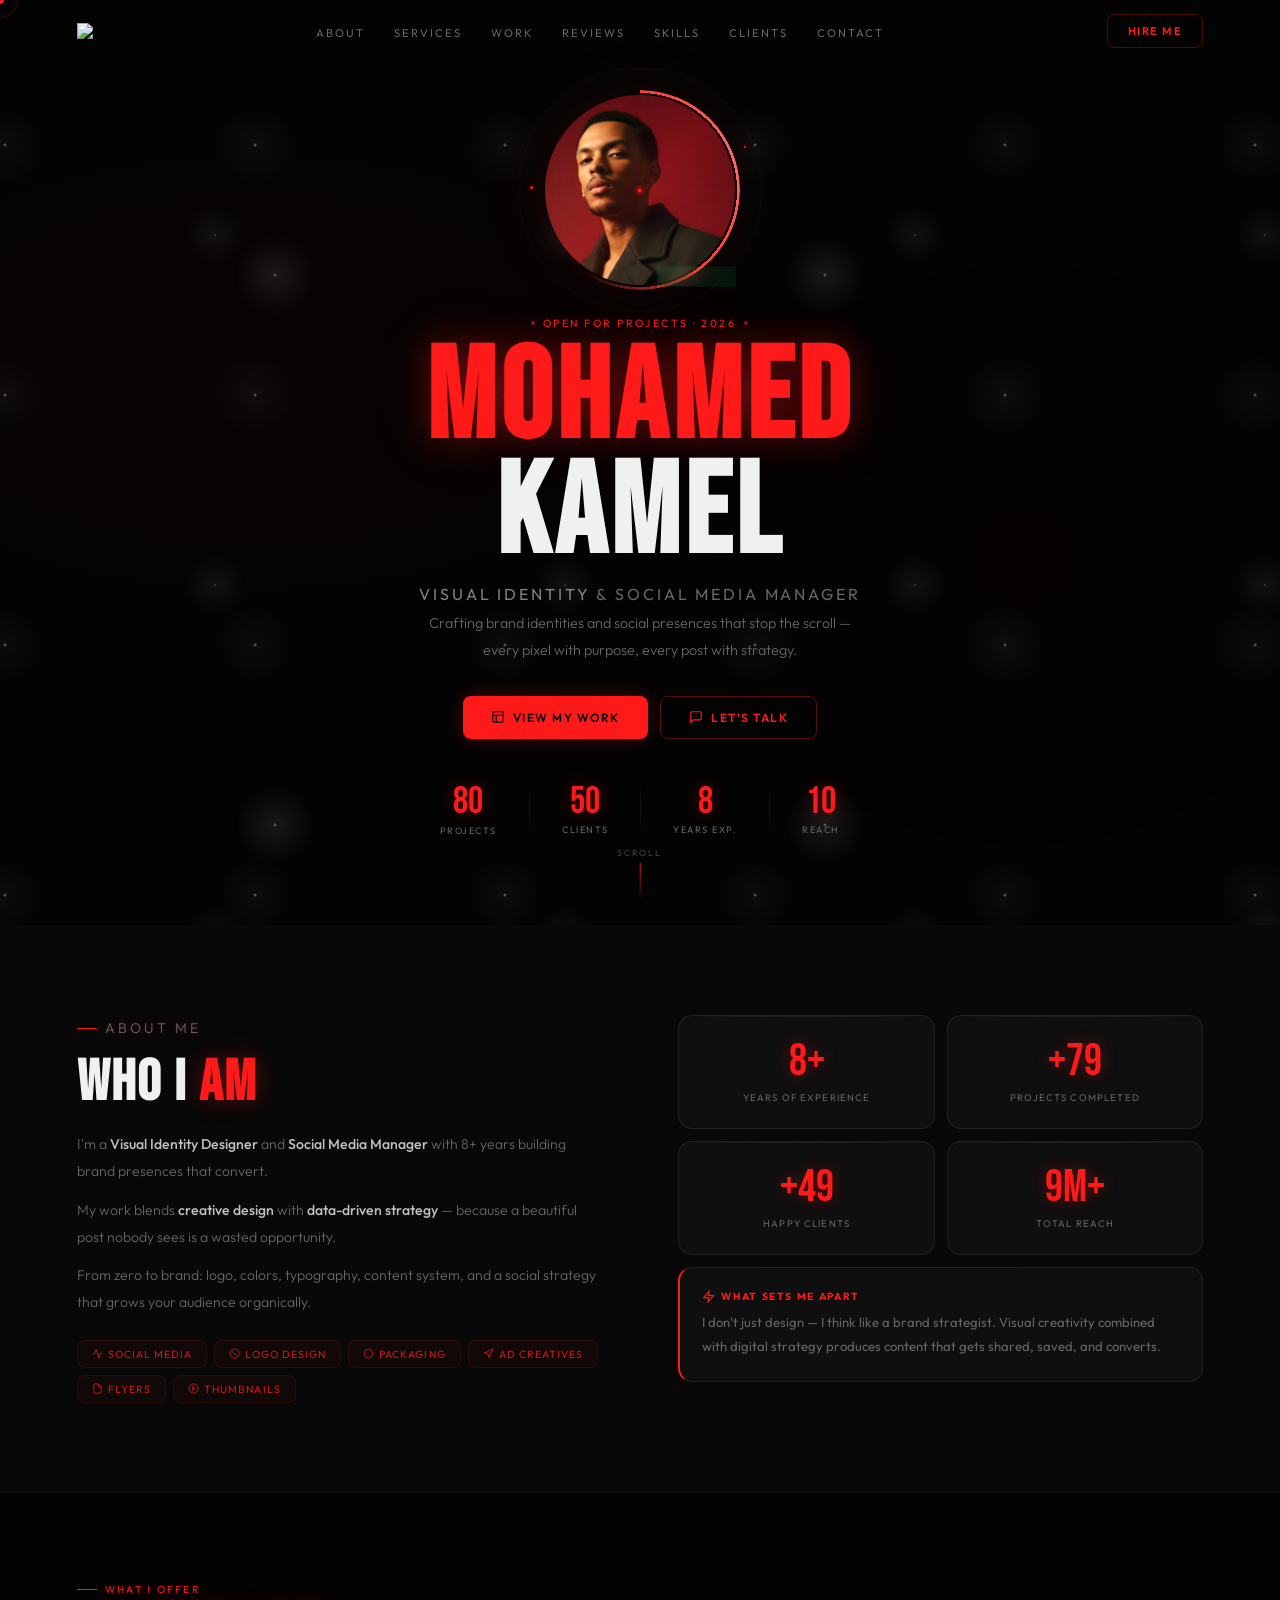
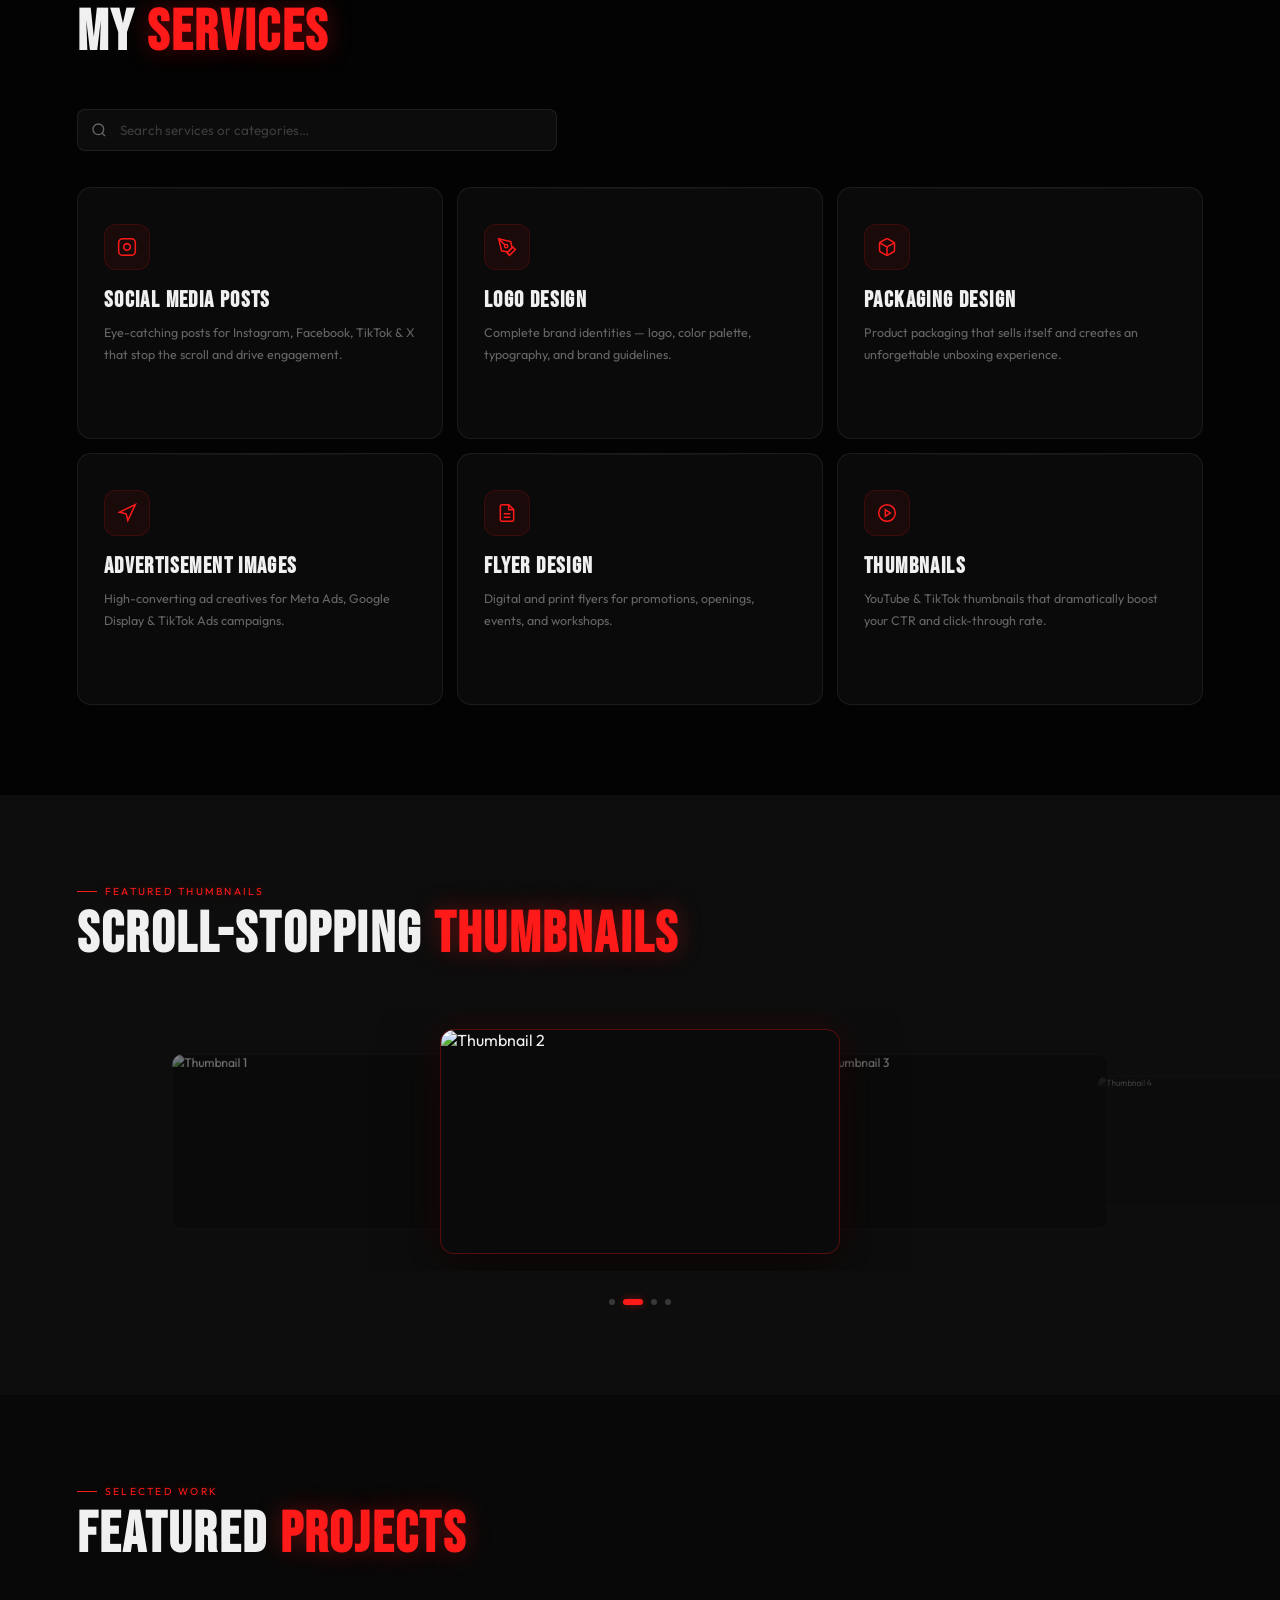
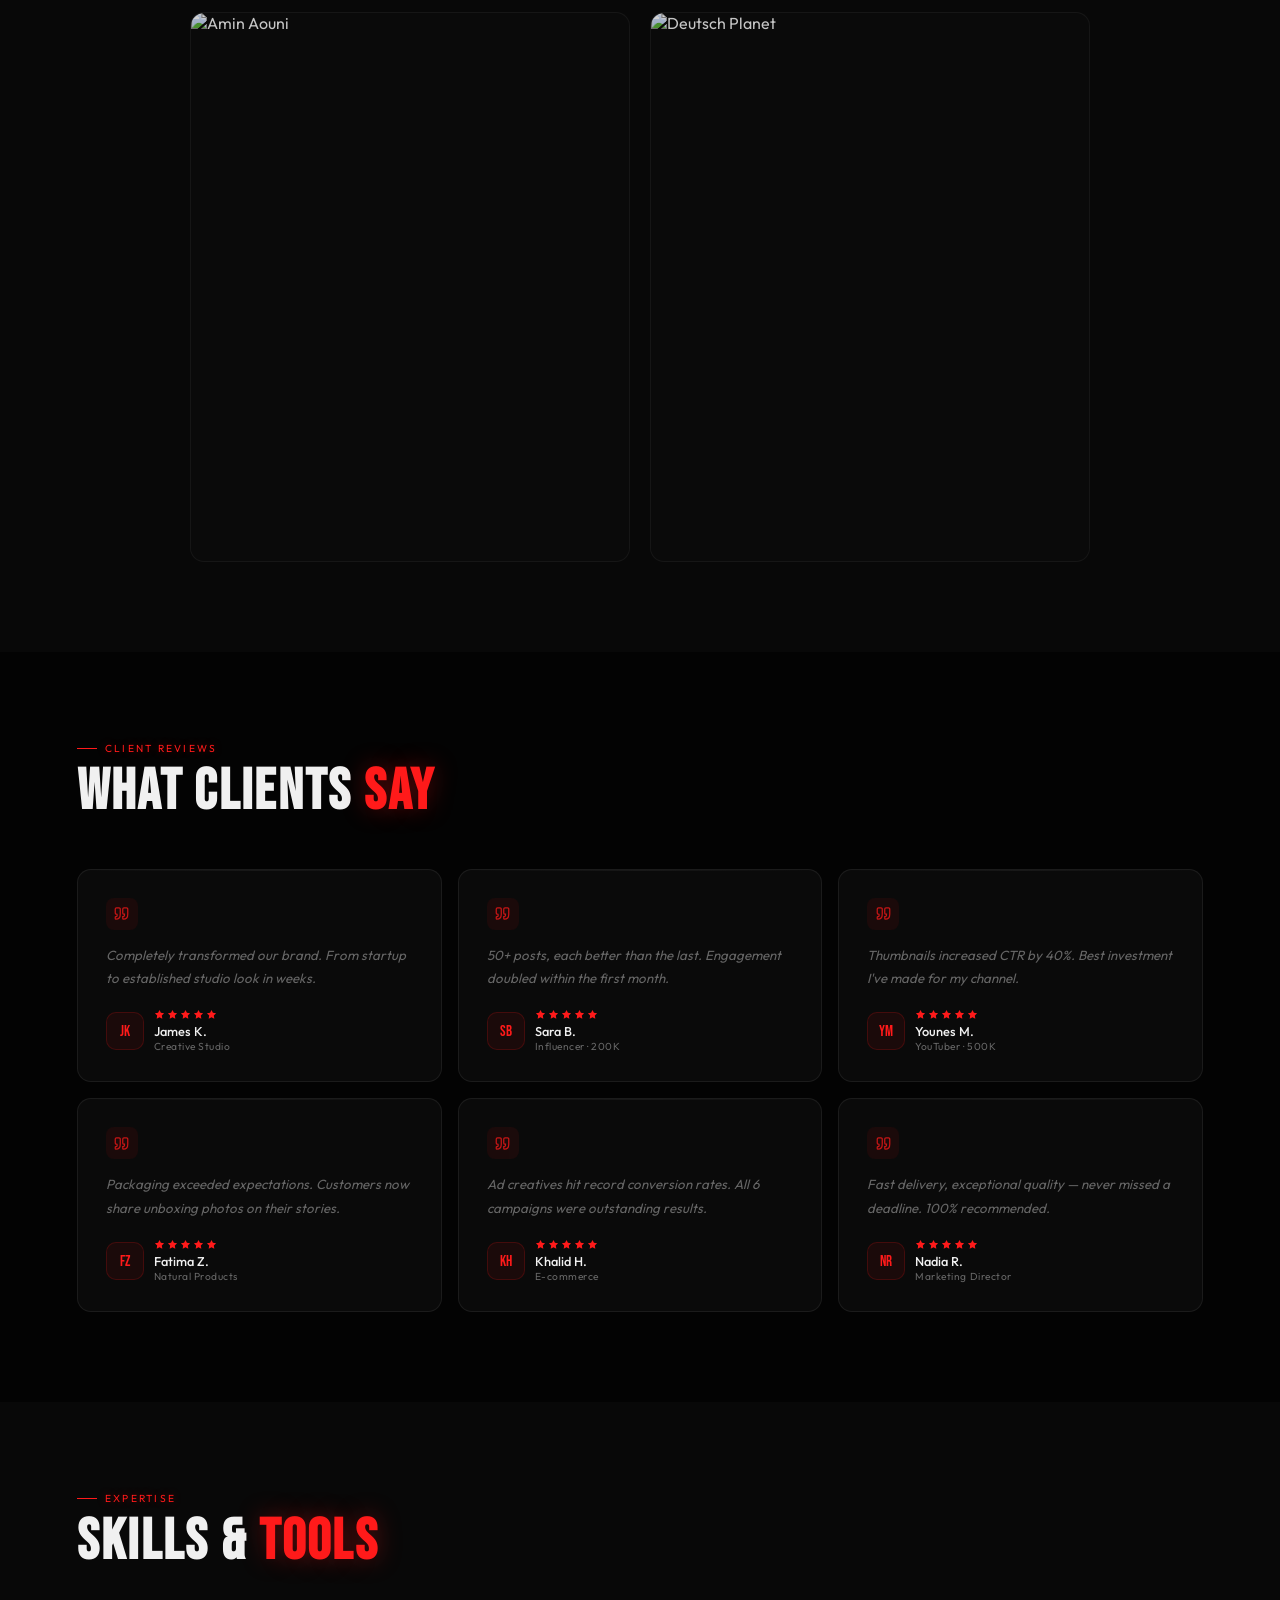
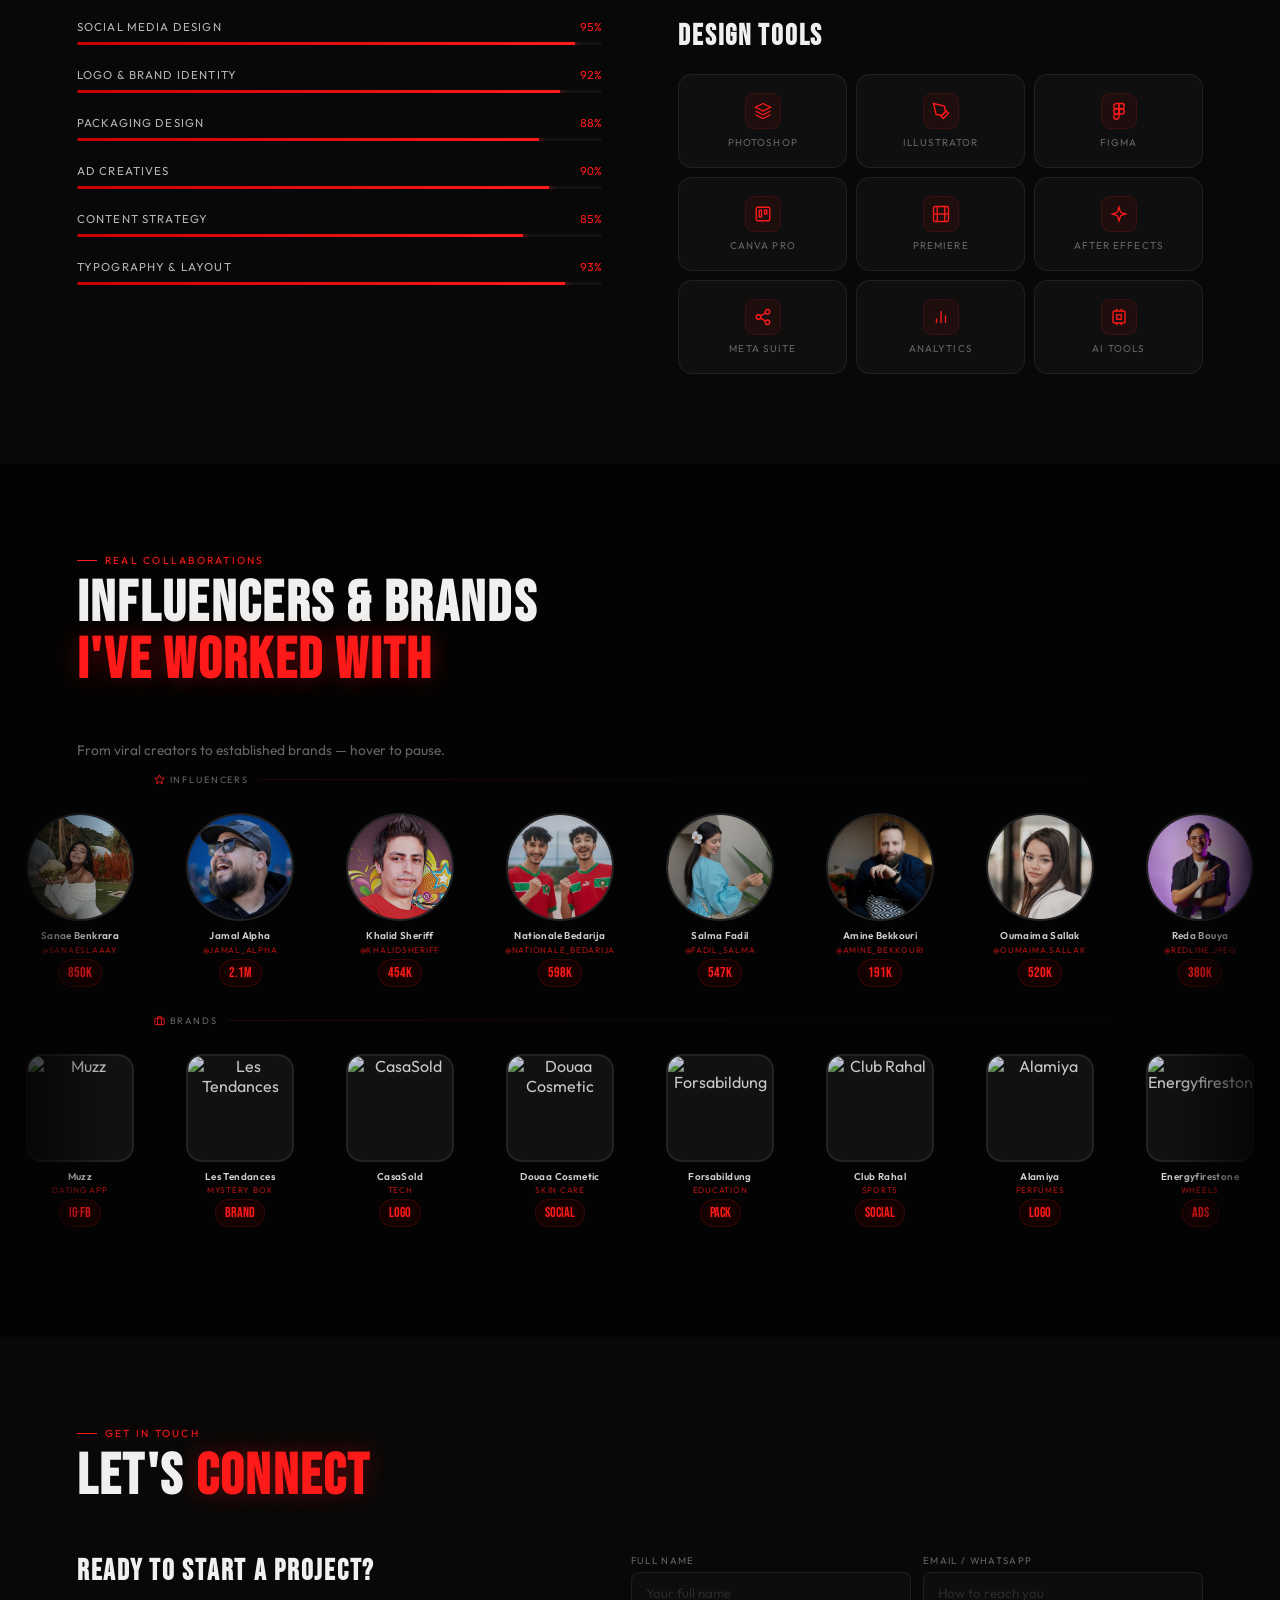
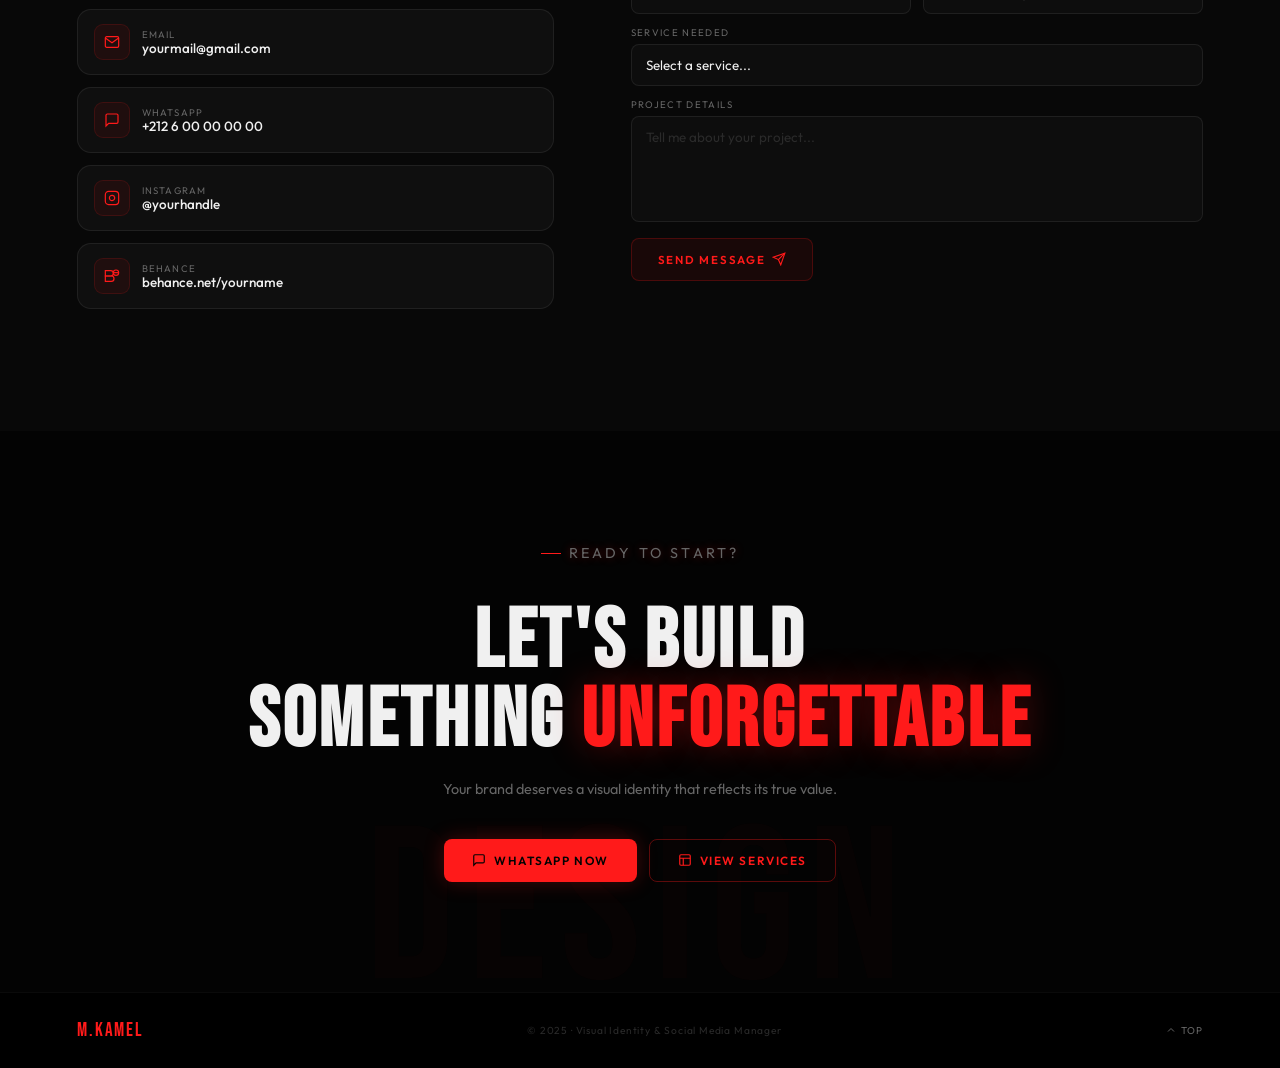
==== index.html.html @ 80bed5a1 "Add files via upload" ====
<!DOCTYPE html>
<html lang="en">
<head>
  <meta charset="UTF-8">
  <meta name="viewport" content="width=device-width, initial-scale=1.0">
  <title>Mohamed Kamel — Visual Identity & Social Media Manager</title>
  <link href="https://fonts.googleapis.com/css2?family=Bebas+Neue&family=Outfit:wght@300;400;500;600;700&display=swap" rel="stylesheet">
  <style>
    :root {
      --red:#ff1a1a; --red2:#cc0000;
      --red-glow:rgba(255,26,26,.35); --red-dim:rgba(255,26,26,.08);
      --bg:#030303; --bg2:#080808; --bg3:#0d0d0d;
      --text:#f0f0f0; --muted:#666; --muted2:#444;
      --glass:rgba(255,255,255,.03); --glass-b:rgba(255,255,255,.07);
      --radius:14px; --radius-sm:8px; --radius-lg:20px;
    }
    *,*::before,*::after{box-sizing:border-box;margin:0;padding:0}
    html{scroll-behavior:smooth}
    body{font-family:'Outfit',sans-serif;background:var(--bg);color:var(--text);overflow-x:hidden;cursor:none}
    #cur{width:8px;height:8px;background:var(--red);border-radius:50%;position:fixed;pointer-events:none;z-index:9999;transform:translate(-50%,-50%);box-shadow:0 0 10px var(--red-glow)}
    #cur-ring{width:36px;height:36px;border:1.5px solid rgba(255,26,26,.5);border-radius:50%;position:fixed;pointer-events:none;z-index:9998;transform:translate(-50%,-50%);transition:width .2s,height .2s,opacity .2s;opacity:.5}
    #cur-ring.big{width:60px;height:60px;opacity:.2;border-color:var(--red)}
    #particles{position:fixed;inset:0;pointer-events:none;z-index:0;opacity:.3}

    /* NAV */
    nav{position:fixed;top:0;left:0;right:0;z-index:100;padding:14px 6vw;display:flex;align-items:center;justify-content:space-between;transition:all .4s;border-bottom:1px solid transparent}
    nav.scrolled{background:rgba(3,3,3,.85);backdrop-filter:blur(28px);border-bottom-color:rgba(255,255,255,.05);box-shadow:0 2px 30px rgba(0,0,0,.5)}
    .nav-logo{font-family:'Bebas Neue',sans-serif;font-size:1.5rem;letter-spacing:.1em;color:var(--red);text-decoration:none;text-shadow:0 0 18px var(--red-glow)}
    .nav-links{display:flex;gap:1.8rem;list-style:none}
    .nav-links a{font-size:.7rem;letter-spacing:.18em;text-transform:uppercase;color:var(--muted);text-decoration:none;transition:color .2s;position:relative;padding-bottom:2px}
    .nav-links a::after{content:'';position:absolute;bottom:0;left:0;width:0;height:1px;background:var(--red);transition:width .3s}
    .nav-links a:hover{color:var(--red)}
    .nav-links a:hover::after{width:100%}
    .nav-cta{font-size:.7rem;letter-spacing:.13em;text-transform:uppercase;color:var(--red);background:transparent;border:1px solid rgba(255,26,26,.3);padding:9px 20px;text-decoration:none;font-weight:600;transition:all .25s;border-radius:var(--radius-sm)}
    .nav-cta:hover{background:var(--red);color:#030303;box-shadow:0 0 24px rgba(255,26,26,.35)}
    .hamburger{display:none;flex-direction:column;gap:5px;cursor:none;padding:4px}
    .hamburger span{width:22px;height:1.5px;background:var(--red);display:block}

    /* HERO */
    #hero{position:relative;min-height:100vh;display:flex;justify-content:center;align-items:center;text-align:center;overflow:hidden;background:var(--bg)}
    .galaxy{position:absolute;inset:0;background-image:radial-gradient(white,rgba(255,255,255,.18) 2px,transparent 40px),radial-gradient(white,rgba(255,255,255,.12) 1px,transparent 30px),radial-gradient(white,rgba(255,255,255,.08) 2px,transparent 40px);background-size:550px 550px,350px 350px,250px 250px;background-position:0 0,40px 60px,130px 270px;animation:galaxyScroll 70s linear infinite;z-index:1;opacity:.45}
    .galaxy::after{content:'';position:absolute;inset:0;background:radial-gradient(ellipse 70% 50% at 20% 40%,rgba(255,26,26,.06) 0%,transparent 70%),radial-gradient(ellipse 50% 60% at 80% 60%,rgba(200,0,0,.04) 0%,transparent 70%)}
    @keyframes galaxyScroll{from{background-position:0 0,40px 60px,130px 270px}to{background-position:550px 550px,390px 410px,380px 520px}}
    .hero-content{position:relative;z-index:5;display:flex;flex-direction:column;align-items:center}
    .neon-profile{position:relative;width:200px;height:200px;margin:0 auto 26px;display:flex;align-items:center;justify-content:center;animation:fd .8s .2s both}
    .neon-ring{position:absolute;inset:0;border-radius:50%;background:conic-gradient(from 0deg,#ff3b30,#ff6b6b,#ff3b30,transparent 60%);mask:radial-gradient(farthest-side,transparent calc(100% - 3px),#000 0);-webkit-mask:radial-gradient(farthest-side,transparent calc(100% - 3px),#000 0);animation:spin 3s linear infinite;z-index:2}
    .neon-ring-2{position:absolute;inset:-10px;border-radius:50%;background:radial-gradient(circle,rgba(255,59,48,.2),transparent 70%);filter:blur(8px);opacity:.5;z-index:1}
    .neon-ring-3{position:absolute;inset:-22px;border-radius:50%;border:1px solid rgba(255,59,48,.06);animation:pulse3 3s ease-in-out infinite;z-index:0}
    .neon-glow{position:absolute;inset:-35px;border-radius:50%;background:radial-gradient(circle,rgba(255,59,48,.12),transparent 70%);filter:blur(20px);z-index:0;animation:glowFade 3s ease-in-out infinite alternate}
    @keyframes spin{to{transform:rotate(360deg)}}
    @keyframes pulse3{0%,100%{transform:scale(1);opacity:.25}50%{transform:scale(1.04);opacity:.5}}
    @keyframes glowFade{0%{opacity:.3}100%{opacity:.8}}
    .neon-img{position:relative;width:190px;height:190px;border-radius:50%;overflow:hidden;z-index:2;transition:all .5s cubic-bezier(.34,1.56,.64,1)}
    .neon-profile:hover .neon-img{transform:scale(1.05);box-shadow:0 0 20px rgba(255,26,26,.18)}
    .neon-img img{width:100%;height:100%;object-fit:cover;display:block;transition:transform .5s}
    .neon-profile:hover .neon-img img{transform:scale(1.07)}
    .neon-img::after{content:'';position:absolute;top:-50%;left:-50%;width:200%;height:200%;background:linear-gradient(135deg,transparent 40%,rgba(255,26,26,.06) 45%,rgba(255,26,26,.12) 50%,rgba(255,26,26,.06) 55%,transparent 60%);animation:shine 4s ease-in-out infinite;pointer-events:none;z-index:3}
    @keyframes shine{0%{transform:translateX(-100%) translateY(-100%)}100%{transform:translateX(100%) translateY(100%)}}
    .neon-particle{position:absolute;width:3px;height:3px;background:var(--red);border-radius:50%;box-shadow:0 0 5px var(--red);z-index:3;animation:pfloat 4s ease-in-out infinite;pointer-events:none}
    .neon-particle:nth-child(1){top:8%;left:-4%;animation-delay:0s;width:2px;height:2px}
    .neon-particle:nth-child(2){top:-2%;right:18%;animation-delay:.6s;width:3px;height:3px}
    .neon-particle:nth-child(3){bottom:4%;right:-2%;animation-delay:1.2s}
    .neon-particle:nth-child(4){bottom:-4%;left:22%;animation-delay:1.8s;width:2px;height:2px}
    .neon-particle:nth-child(5){top:48%;left:-5%;animation-delay:2.4s}
    .neon-particle:nth-child(6){top:28%;right:-3%;animation-delay:.3s;width:2px;height:2px}
    @keyframes pfloat{0%,100%{opacity:0;transform:translateY(0) scale(.5)}30%{opacity:1;transform:translateY(-7px) scale(1.2)}70%{opacity:.6;transform:translateY(-4px) scale(1)}}
    .neon-status{position:absolute;bottom:4px;right:4px;background:rgba(0,255,136,.08);backdrop-filter:blur(8px);border:1px solid rgba(0,255,136,.25);color:#00ff88;font-size:.44rem;font-weight:700;letter-spacing:.14em;text-transform:uppercase;padding:4px 10px;border-radius:20px;z-index:5;display:flex;align-items:center;gap:5px;animation:statusPulse 2s ease-in-out infinite}
    .neon-status::before{content:'';width:5px;height:5px;border-radius:50%;background:#00ff88;box-shadow:0 0 5px #00ff88;animation:dotBlink 1.5s ease-in-out infinite;flex-shrink:0}
    @keyframes statusPulse{0%,100%{box-shadow:0 0 8px rgba(0,255,136,.15)}50%{box-shadow:0 0 16px rgba(0,255,136,.3)}}
    @keyframes dotBlink{0%,100%{opacity:1}50%{opacity:.25}}
    .eyebrow{font-size:.66rem;letter-spacing:.24em;text-transform:uppercase;color:var(--red);margin-bottom:12px;animation:fu .7s .4s both;text-shadow:0 0 10px var(--red-glow);display:flex;align-items:center;gap:8px;justify-content:center}
    .eyebrow-dot{width:4px;height:4px;border-radius:50%;background:var(--red);opacity:.6}
    #hero h1{font-family:'Bebas Neue',sans-serif;font-size:clamp(3.8rem,10vw,8.5rem);line-height:.9;letter-spacing:.04em;margin-bottom:12px;animation:fu .7s .5s both}
    #hero h1 .r{color:var(--red);text-shadow:0 0 35px var(--red-glow),0 0 70px rgba(255,26,26,.12)}
    .htitle{font-size:clamp(.8rem,1.6vw,1rem);letter-spacing:.18em;text-transform:uppercase;color:var(--muted);margin-bottom:6px;animation:fu .7s .6s both}
    .htitle span{color:rgba(255,255,255,.5)}
    .htagline{font-size:clamp(.8rem,1.3vw,.9rem);color:var(--muted);max-width:440px;margin:0 auto 32px;line-height:1.85;font-weight:300;animation:fu .7s .7s both}
    .hbtns{display:flex;gap:12px;justify-content:center;flex-wrap:wrap;animation:fu .7s .85s both}
    .btn{padding:13px 28px;font-size:.74rem;letter-spacing:.13em;text-transform:uppercase;font-weight:600;text-decoration:none;transition:all .25s;display:inline-flex;align-items:center;gap:8px;border-radius:var(--radius-sm);cursor:none}
    .btn svg{width:14px;height:14px;stroke:currentColor;fill:none;stroke-width:2;flex-shrink:0}
    .btn-primary{background:var(--red);color:#030303;box-shadow:0 0 20px rgba(255,26,26,.25)}
    .btn-primary:hover{background:#fff;box-shadow:0 0 35px rgba(255,26,26,.5);transform:translateY(-2px)}
    .btn-outline{border:1.5px solid rgba(255,26,26,.35);color:var(--red)}
    .btn-outline:hover{background:var(--red);color:#030303;box-shadow:0 0 25px rgba(255,26,26,.35);transform:translateY(-2px)}
    .hstats{display:flex;gap:32px;justify-content:center;margin-top:44px;animation:fu .7s 1s both}
    .st{text-align:center}
    .st-n{font-family:'Bebas Neue',sans-serif;font-size:2.4rem;color:var(--red);line-height:1;text-shadow:0 0 18px var(--red-glow)}
    .st-l{font-size:.58rem;letter-spacing:.16em;text-transform:uppercase;color:var(--muted);margin-top:3px}
    .st-div{width:1px;background:linear-gradient(to bottom,transparent,rgba(255,255,255,.08),transparent);align-self:stretch}
    .scroll-ind{position:absolute;bottom:24px;left:50%;transform:translateX(-50%);display:flex;flex-direction:column;align-items:center;gap:5px;z-index:2;animation:fi 1s 1.5s both}
    .scroll-ind span{font-size:.55rem;letter-spacing:.2em;text-transform:uppercase;color:var(--muted2)}
    .scroll-line{width:1px;height:38px;background:linear-gradient(var(--red),transparent);animation:sdrop 2s ease-in-out infinite}

    /* SECTION SHARED */
    section{padding:90px 6vw;position:relative}
    .sec-label{font-size:.64rem;letter-spacing:.22em;text-transform:uppercase;color:var(--red);margin-bottom:8px;text-shadow:0 0 8px var(--red-glow);display:flex;align-items:center;gap:8px}
    .sec-label::before{content:'';width:20px;height:1px;background:var(--red);flex-shrink:0}
    h2.sec-title{font-family:'Bebas Neue',sans-serif;font-size:clamp(2.2rem,4.5vw,4rem);letter-spacing:.04em;line-height:1;margin-bottom:48px}
    h2.sec-title .hi{color:var(--red);text-shadow:0 0 25px var(--red-glow)}

    /* ABOUT */
    #about{background:var(--bg2)}
    .about-grid{display:grid;grid-template-columns:1fr 1fr;gap:6vw;align-items:start}
    .abl p{font-size:.88rem;line-height:1.9;color:var(--muted);margin-bottom:12px;font-weight:300}
    .abl p strong{color:rgba(255,255,255,.75);font-weight:500}
    .abl h2{margin-bottom:20px}
    .stags{display:flex;flex-wrap:wrap;gap:7px;margin-top:24px}
    .stag{padding:6px 14px;background:rgba(255,26,26,.04);border:1px solid rgba(255,26,26,.12);color:rgba(255,26,26,.8);font-size:.66rem;letter-spacing:.1em;text-transform:uppercase;transition:all .25s;border-radius:var(--radius-sm);display:inline-flex;align-items:center;gap:5px;cursor:default}
    .stag svg{width:11px;height:11px;stroke:currentColor;fill:none;stroke-width:2;flex-shrink:0}
    .stag:hover{background:rgba(255,26,26,.1);border-color:rgba(255,26,26,.3);transform:translateY(-1px)}
    .abr{display:grid;grid-template-columns:1fr 1fr;gap:12px}
    .abox{background:var(--glass);border:1px solid var(--glass-b);border-radius:var(--radius);padding:24px 18px;text-align:center;position:relative;overflow:hidden;transition:all .35s}
    .abox::before{content:'';position:absolute;top:0;left:0;right:0;height:1px;background:linear-gradient(90deg,transparent,rgba(255,255,255,.08),transparent)}
    .abox::after{content:'';position:absolute;bottom:0;left:0;right:0;height:1.5px;background:linear-gradient(90deg,var(--red),rgba(255,26,26,.2));transform:scaleX(0);transform-origin:left;transition:transform .35s}
    .abox:hover{background:rgba(255,26,26,.035);border-color:rgba(255,26,26,.12);transform:translateY(-3px)}
    .abox:hover::after{transform:scaleX(1)}
    .abox .bn{font-family:'Bebas Neue',sans-serif;font-size:2.8rem;color:var(--red);line-height:1;text-shadow:0 0 16px var(--red-glow)}
    .abox .bl{font-size:.6rem;letter-spacing:.12em;text-transform:uppercase;color:var(--muted);margin-top:5px;line-height:1.5}
    .ac-stat{display:inline-block}
    .ac-stat.counting{animation:acPulse .08s ease-in-out infinite alternate}
    .ac-stat.done{animation:acLand .5s cubic-bezier(.22,1,.36,1) forwards}
    @keyframes acPulse{from{opacity:.6;transform:scale(.95)}to{opacity:1;transform:scale(1.04)}}
    @keyframes acLand{0%{transform:scale(1.15);text-shadow:0 0 40px var(--red-glow)}60%{transform:scale(.97)}100%{transform:scale(1);text-shadow:0 0 16px var(--red-glow)}}
    .ab-unique{background:var(--glass);border:1px solid var(--glass-b);border-radius:var(--radius);padding:22px;grid-column:span 2;border-left:2px solid var(--red)}
    .ab-unique h4{font-size:.64rem;letter-spacing:.16em;text-transform:uppercase;color:var(--red);margin-bottom:8px;display:flex;align-items:center;gap:6px}
    .ab-unique h4 svg{width:13px;height:13px;stroke:currentColor;fill:none;stroke-width:2}
    .ab-unique p{font-size:.82rem;color:var(--muted);line-height:1.8}

    /* SERVICES */
    #services{background:var(--bg)}
    .svc-grid{display:grid;grid-template-columns:repeat(3,1fr);gap:14px}
    .svc-card{background:var(--glass);border:1px solid var(--glass-b);border-radius:var(--radius);padding:36px 26px;cursor:none;position:relative;overflow:hidden;transition:all .35s}
    .svc-card::before{content:'';position:absolute;top:0;left:0;right:0;height:1px;background:linear-gradient(90deg,transparent,rgba(255,255,255,.06),transparent)}
    .svc-card::after{content:'';position:absolute;inset:0;background:radial-gradient(ellipse at 20% 0%,rgba(255,26,26,.05),transparent 60%);opacity:0;transition:opacity .35s}
    .svc-card:hover{background:rgba(255,26,26,.035);border-color:rgba(255,26,26,.18);transform:translateY(-6px);box-shadow:0 14px 40px rgba(0,0,0,.35)}
    .svc-card:hover::after{opacity:1}
    .svc-icon-box{width:46px;height:46px;border-radius:12px;background:rgba(255,26,26,.07);border:1px solid rgba(255,26,26,.14);display:flex;align-items:center;justify-content:center;margin-bottom:16px;transition:all .35s}
    .svc-icon-box svg{width:20px;height:20px;stroke:var(--red);fill:none;stroke-width:1.8}
    .svc-card:hover .svc-icon-box{background:rgba(255,26,26,.12);border-color:rgba(255,26,26,.25)}
    .svc-card h3{font-family:'Bebas Neue',sans-serif;font-size:1.45rem;letter-spacing:.06em;color:var(--text);margin-bottom:8px;transition:color .3s}
    .svc-card:hover h3{color:var(--red)}
    .svc-card p{font-size:.78rem;color:var(--muted);line-height:1.75;margin-bottom:16px}
    .svc-cta{font-size:.63rem;letter-spacing:.13em;text-transform:uppercase;color:var(--red);opacity:0;transform:translateY(6px);transition:all .3s;display:inline-flex;align-items:center;gap:5px}
    .svc-cta svg{width:11px;height:11px;stroke:currentColor;fill:none;stroke-width:2}
    .svc-card:hover .svc-cta{opacity:1;transform:none}

    /* ════════════════════════════════
       SEARCH BAR (NEW)
    ════════════════════════════════ */
    .search-wrap{margin-bottom:36px;display:flex;align-items:center;gap:0;max-width:480px}
    .search-box{position:relative;flex:1}
    .search-box svg{position:absolute;left:14px;top:50%;transform:translateY(-50%);width:16px;height:16px;stroke:var(--muted);fill:none;stroke-width:2;pointer-events:none;transition:stroke .2s}
    .search-box:focus-within svg{stroke:var(--red)}
    #designSearch{width:100%;background:rgba(255,255,255,.04);border:1px solid rgba(255,255,255,.08);border-radius:var(--radius-sm);color:var(--text);padding:12px 14px 12px 42px;font-family:'Outfit',sans-serif;font-size:.84rem;outline:none;transition:all .25s;cursor:none}
    #designSearch::placeholder{color:rgba(255,255,255,.2)}
    #designSearch:focus{border-color:rgba(255,26,26,.3);background:rgba(255,26,26,.025);box-shadow:0 0 0 2px rgba(255,26,26,.06)}
    .search-clear{display:none;width:34px;height:34px;border:none;background:none;color:var(--muted);cursor:none;align-items:center;justify-content:center;transition:color .2s;flex-shrink:0;margin-left:4px}
    .search-clear svg{width:14px;height:14px;stroke:currentColor;fill:none;stroke-width:2}
    .search-clear:hover{color:var(--red)}
    .search-clear.show{display:flex}

    /* Search results overlay */
    .search-results{position:absolute;top:calc(100% + 8px);left:0;right:0;background:rgba(8,8,8,.97);border:1px solid rgba(255,255,255,.08);border-radius:var(--radius);max-height:320px;overflow-y:auto;z-index:50;box-shadow:0 12px 40px rgba(0,0,0,.6);display:none}
    .search-results.open{display:block}
    .search-results::-webkit-scrollbar{width:3px}
    .search-results::-webkit-scrollbar-thumb{background:rgba(255,26,26,.25);border-radius:3px}
    .sr-group{padding:10px 0}
    .sr-group-label{font-size:.58rem;letter-spacing:.18em;text-transform:uppercase;color:var(--muted);padding:4px 14px 6px;display:flex;align-items:center;gap:6px}
    .sr-group-label svg{width:11px;height:11px;stroke:var(--red);fill:none;stroke-width:2}
    .sr-item{display:flex;align-items:center;gap:10px;padding:9px 14px;cursor:none;transition:background .2s}
    .sr-item:hover{background:rgba(255,26,26,.06)}
    .sr-item-icon{width:28px;height:28px;border-radius:7px;background:rgba(255,26,26,.07);border:1px solid rgba(255,26,26,.12);display:flex;align-items:center;justify-content:center;flex-shrink:0}
    .sr-item-icon svg{width:13px;height:13px;stroke:var(--red);fill:none;stroke-width:1.8}
    .sr-item-name{font-size:.8rem;color:var(--text);font-weight:500}
    .sr-item-sub{font-size:.65rem;color:var(--muted);margin-top:1px}
    .sr-item-badge{margin-left:auto;font-size:.6rem;letter-spacing:.08em;text-transform:uppercase;color:var(--red);background:rgba(255,26,26,.06);border:1px solid rgba(255,26,26,.14);border-radius:20px;padding:2px 8px;flex-shrink:0}
    .sr-empty{padding:20px 14px;text-align:center;font-size:.8rem;color:var(--muted)}
    .sr-divider{height:1px;background:rgba(255,255,255,.04);margin:0 14px}

    /* MODAL */
    .moverlay{display:none;position:fixed;inset:0;background:rgba(0,0,0,.9);z-index:200;align-items:center;justify-content:center;padding:3vw;backdrop-filter:blur(24px)}
    .moverlay.open{display:flex}
    .mbox{background:rgba(6,6,6,.96);border:1px solid rgba(255,255,255,.07);border-radius:var(--radius-lg);max-width:980px;width:100%;max-height:92vh;overflow-y:auto;position:relative;animation:zmin .35s both;box-shadow:0 24px 64px rgba(0,0,0,.7)}
    .mbox::-webkit-scrollbar{width:3px}
    .mbox::-webkit-scrollbar-thumb{background:rgba(255,26,26,.3);border-radius:3px}
    .mhead{padding:24px 32px 0;display:flex;justify-content:space-between;align-items:center;position:sticky;top:0;z-index:10;background:rgba(6,6,6,.98);backdrop-filter:blur(20px);border-bottom:1px solid rgba(255,255,255,.04);padding-bottom:14px}
    .mhead h3{font-family:'Bebas Neue',sans-serif;font-size:2rem;letter-spacing:.04em;color:var(--red);text-shadow:0 0 16px var(--red-glow)}
    .mcls{color:var(--muted);cursor:none;background:rgba(255,255,255,.04);border:1px solid rgba(255,255,255,.08);width:34px;height:34px;border-radius:50%;display:flex;align-items:center;justify-content:center;transition:all .2s}
    .mcls svg{width:15px;height:15px;stroke:currentColor;fill:none;stroke-width:2}
    .mcls:hover{color:var(--red);border-color:rgba(255,26,26,.3);background:rgba(255,26,26,.07)}
    .modal-nav{padding:14px 32px;display:flex;align-items:center;gap:6px;border-bottom:1px solid rgba(255,255,255,.04)}
    .modal-nav-item{font-size:.68rem;letter-spacing:.1em;text-transform:uppercase;color:var(--muted);cursor:none;transition:color .2s;background:none;border:none;font-family:'Outfit',sans-serif}
    .modal-nav-item:hover,.modal-nav-item.active{color:var(--red);font-weight:600}
    .mbody{padding:22px 32px 32px}
    .mdesc{font-size:.84rem;color:var(--muted);line-height:1.8;margin-bottom:24px}
    .cat-grid{display:grid;grid-template-columns:repeat(3,1fr);gap:12px}
    .cat-card{aspect-ratio:1;border:1px solid rgba(255,255,255,.05);border-radius:var(--radius);position:relative;overflow:hidden;cursor:none;transition:all .35s;background:rgba(255,255,255,.02);display:flex;flex-direction:column;align-items:center;justify-content:center;gap:10px;text-align:center;padding:18px}
    .cat-card::before{content:'';position:absolute;inset:0;background:radial-gradient(ellipse at 50% 100%,rgba(255,26,26,.07),transparent 70%);opacity:0;transition:opacity .35s}
    .cat-card:hover{border-color:rgba(255,26,26,.3);transform:translateY(-5px) scale(1.02);box-shadow:0 10px 35px rgba(0,0,0,.4)}
    .cat-card:hover::before{opacity:1}
    .cat-icon{width:52px;height:52px;border-radius:13px;background:rgba(255,26,26,.07);border:1px solid rgba(255,26,26,.13);display:flex;align-items:center;justify-content:center;position:relative;z-index:1;transition:transform .3s}
    .cat-icon svg{width:24px;height:24px;stroke:var(--red);fill:none;stroke-width:1.7}
    .cat-card:hover .cat-icon{transform:scale(1.1)}
    .cat-name{font-family:'Bebas Neue',sans-serif;font-size:1.2rem;letter-spacing:.06em;color:var(--text);position:relative;z-index:1;transition:color .3s}
    .cat-card:hover .cat-name{color:var(--red)}
    .cat-count{font-size:.58rem;letter-spacing:.12em;text-transform:uppercase;color:var(--muted);position:relative;z-index:1;background:rgba(255,26,26,.05);padding:3px 10px;border-radius:20px;border:1px solid rgba(255,26,26,.1)}
    .gallery-header{display:flex;align-items:center;gap:14px;margin-bottom:20px}
    .back-btn{display:flex;align-items:center;gap:7px;font-size:.68rem;letter-spacing:.1em;text-transform:uppercase;color:var(--red);cursor:none;background:rgba(255,26,26,.05);border:1px solid rgba(255,26,26,.18);padding:9px 16px;border-radius:var(--radius-sm);font-family:'Outfit',sans-serif;transition:all .25s}
    .back-btn svg{width:13px;height:13px;stroke:currentColor;fill:none;stroke-width:2}
    .back-btn:hover{background:rgba(255,26,26,.12);border-color:rgba(255,26,26,.35);transform:translateX(-2px)}
    .gallery-title{font-family:'Bebas Neue',sans-serif;font-size:1.6rem;letter-spacing:.04em;color:var(--text)}
    .gallery-title span{color:var(--red)}
    .photo-grid{display:grid;grid-template-columns:repeat(3,1fr);gap:10px}
    .photo-item{aspect-ratio:4/5;border:1px solid rgba(255,255,255,.05);border-radius:var(--radius);position:relative;overflow:hidden;cursor:none;transition:all .35s;background:#0a0a0a}
    .photo-item.hidden{display:none}
    .photo-item img{width:100%;height:100%;object-fit:cover;display:block;transition:transform .5s cubic-bezier(.34,1.56,.64,1);filter:brightness(.88)}
    .photo-item:hover{border-color:rgba(255,26,26,.25);box-shadow:0 6px 24px rgba(0,0,0,.5);transform:translateY(-3px)}
    .photo-item:hover img{transform:scale(1.07);filter:brightness(1)}
    .photo-overlay{position:absolute;inset:0;background:linear-gradient(0deg,rgba(0,0,0,.65) 0%,transparent 50%);opacity:0;transition:opacity .3s;display:flex;align-items:flex-end;padding:14px}
    .photo-item:hover .photo-overlay{opacity:1}
    .photo-label{font-size:.65rem;letter-spacing:.1em;text-transform:uppercase;color:var(--red);background:rgba(0,0,0,.5);backdrop-filter:blur(6px);padding:5px 12px;border-radius:6px;border:1px solid rgba(255,26,26,.18)}
    .photo-grid.thumb-grid .photo-item{aspect-ratio:16/9}
    .view-more-wrap{text-align:center;margin-top:18px}
    .view-more-btn{display:inline-flex;align-items:center;gap:7px;font-size:.68rem;letter-spacing:.13em;text-transform:uppercase;color:var(--red);background:rgba(255,26,26,.05);border:1px solid rgba(255,26,26,.2);padding:10px 22px;border-radius:var(--radius-sm);cursor:none;font-family:'Outfit',sans-serif;font-weight:600;transition:all .25s}
    .view-more-btn svg{width:13px;height:13px;stroke:currentColor;fill:none;stroke-width:2;transition:transform .25s}
    .view-more-btn:hover{background:rgba(255,26,26,.12);border-color:rgba(255,26,26,.35)}
    .view-more-btn.expanded svg{transform:rotate(180deg)}
    .lightbox{display:none;position:fixed;inset:0;background:rgba(0,0,0,.96);z-index:300;align-items:center;justify-content:center;backdrop-filter:blur(30px);padding:4vw}
    .lightbox.open{display:flex}
    .lightbox img{max-width:90vw;max-height:85vh;object-fit:contain;border-radius:var(--radius);border:1px solid rgba(255,255,255,.06);box-shadow:0 20px 60px rgba(0,0,0,.8);animation:lbIn .35s cubic-bezier(.34,1.56,.64,1)}
    @keyframes lbIn{from{opacity:0;transform:scale(.92)}to{opacity:1;transform:scale(1)}}
    .lb-close{position:absolute;top:22px;right:22px;width:42px;height:42px;border-radius:50%;background:rgba(255,255,255,.05);border:1px solid rgba(255,255,255,.1);color:var(--text);cursor:none;display:flex;align-items:center;justify-content:center;transition:all .25s}
    .lb-close svg{width:16px;height:16px;stroke:currentColor;fill:none;stroke-width:2}
    .lb-close:hover{background:rgba(255,26,26,.12);border-color:rgba(255,26,26,.3);color:var(--red)}
    .lb-nav{position:absolute;top:50%;transform:translateY(-50%);width:42px;height:42px;border-radius:50%;background:rgba(255,255,255,.05);border:1px solid rgba(255,255,255,.1);color:var(--text);cursor:none;display:flex;align-items:center;justify-content:center;transition:all .25s}
    .lb-nav svg{width:18px;height:18px;stroke:currentColor;fill:none;stroke-width:2}
    .lb-nav:hover{background:rgba(255,26,26,.12);border-color:rgba(255,26,26,.3);color:var(--red)}
    .lb-prev{left:22px}
    .lb-next{right:22px}
    .lb-counter{position:absolute;bottom:22px;left:50%;transform:translateX(-50%);font-size:.68rem;letter-spacing:.12em;text-transform:uppercase;color:var(--muted);background:rgba(0,0,0,.5);padding:7px 16px;border-radius:20px;border:1px solid rgba(255,255,255,.06)}
    .modal-step{display:none;animation:stepIn .35s ease both}
    .modal-step.active{display:block}
    @keyframes stepIn{from{opacity:0;transform:translateY(10px)}to{opacity:1;transform:none}}

    /* ════════════════════════════════
       COVERFLOW CAROUSEL (NEW)
    ════════════════════════════════ */
    #coverflow-section{background:var(--bg3);overflow:hidden;padding:90px 0}
    .coverflow-inner{padding:0 6vw;margin-bottom:44px}
    .coverflow-wrap{position:relative;height:260px;display:flex;align-items:center;justify-content:center;perspective:1200px;overflow:hidden;padding:20px 0}
    .coverflow-track{position:relative;width:100%;height:100%;display:flex;align-items:center;justify-content:center}
    .cf-slide{
      position:absolute;
      width:400px;
      aspect-ratio:16/9;
      border-radius:var(--radius);
      overflow:hidden;
      cursor:none;
      border:1px solid rgba(255,255,255,.06);
      transition:all .65s cubic-bezier(.25,.46,.45,.94);
      background:#0a0a0a;
      will-change:transform,opacity,z-index;
    }
    .cf-slide img{width:100%;height:100%;object-fit:cover;display:block;transition:transform .45s,filter .45s;filter:brightness(.75) saturate(.8)}
    .cf-slide .cf-overlay{position:absolute;inset:0;background:linear-gradient(180deg,transparent 40%,rgba(0,0,0,.7) 100%);opacity:0;transition:opacity .35s;display:flex;align-items:center;justify-content:center}
    .cf-play{width:46px;height:46px;border-radius:50%;background:rgba(255,26,26,.85);border:2px solid rgba(255,255,255,.2);display:flex;align-items:center;justify-content:center;transform:scale(.7);transition:transform .3s cubic-bezier(.34,1.56,.64,1)}
    .cf-play svg{width:18px;height:18px;fill:white;stroke:none;margin-left:2px}

    /* State classes applied by JS */
    .cf-slide.cf-center{
      transform:translateX(0) scale(1) translateZ(0px);
      z-index:10;
      border-color:rgba(255,26,26,.3);
      box-shadow:0 20px 60px rgba(0,0,0,.7),0 0 40px rgba(255,26,26,.12);
    }
    .cf-slide.cf-center img{filter:brightness(1) saturate(1)}
    .cf-slide.cf-center:hover img{transform:scale(1.04)}
    .cf-slide.cf-center:hover .cf-overlay{opacity:1}
    .cf-slide.cf-center:hover .cf-play{transform:scale(1)}

    .cf-slide.cf-left1{transform:translateX(-320px) scale(.78) rotateY(18deg);z-index:7;opacity:.65;box-shadow:none}
    .cf-slide.cf-right1{transform:translateX(320px) scale(.78) rotateY(-18deg);z-index:7;opacity:.65;box-shadow:none}
    .cf-slide.cf-left2{transform:translateX(-560px) scale(.58) rotateY(28deg);z-index:4;opacity:.3;box-shadow:none}
    .cf-slide.cf-right2{transform:translateX(560px) scale(.58) rotateY(-28deg);z-index:4;opacity:.3;box-shadow:none}
    .cf-slide.cf-hidden{transform:translateX(0) scale(.4);z-index:1;opacity:0;pointer-events:none}

    .cf-dots{display:flex;justify-content:center;gap:8px;margin-top:28px}
    .cf-dot{width:6px;height:6px;border-radius:50%;background:rgba(255,255,255,.18);border:none;cursor:none;transition:all .3s;padding:0}
    .cf-dot.active{background:var(--red);width:20px;border-radius:3px;box-shadow:0 0 8px rgba(255,26,26,.4)}

    /* ════════════════════════════════
       FEATURED PROJECTS (NEW — 2 items)
    ════════════════════════════════ */
    #featured{background:var(--bg2)}
    .featured-duo{display:grid;grid-template-columns:1fr 1fr;gap:20px;max-width:900px;margin:0 auto}
    .feat-card{position:relative;border-radius:var(--radius);overflow:hidden;cursor:none;border:1px solid rgba(255,255,255,.05);transition:all .4s;background:#0a0a0a;aspect-ratio:4/5}
    .feat-card img{width:100%;height:100%;object-fit:cover;display:block;transition:transform .55s cubic-bezier(.34,1.56,.64,1),filter .4s;filter:brightness(.82)}
    .feat-card:hover{border-color:rgba(255,26,26,.3);box-shadow:0 16px 50px rgba(0,0,0,.6),0 0 30px rgba(255,26,26,.1);transform:translateY(-6px)}
    .feat-card:hover img{transform:scale(1.06);filter:brightness(1)}
    .feat-overlay{position:absolute;inset:0;background:linear-gradient(0deg,rgba(0,0,0,.82) 0%,rgba(0,0,0,.1) 55%,transparent 100%);opacity:0;transition:opacity .35s;display:flex;align-items:flex-end;padding:22px}
    .feat-card:hover .feat-overlay{opacity:1}
    .feat-meta{display:flex;flex-direction:column;gap:5px}
    .feat-tag{font-size:.6rem;letter-spacing:.14em;text-transform:uppercase;color:var(--red);background:rgba(0,0,0,.55);backdrop-filter:blur(8px);padding:4px 10px;border-radius:5px;border:1px solid rgba(255,26,26,.2);width:fit-content}
    .feat-name{font-family:'Bebas Neue',sans-serif;font-size:1.3rem;letter-spacing:.05em;color:rgba(255,255,255,.95)}
    .feat-desc{font-size:.7rem;color:rgba(255,255,255,.55);font-weight:300}
    /* Corner accent */
    .feat-card::before{content:'';position:absolute;top:0;right:0;width:60px;height:60px;background:conic-gradient(from 135deg,var(--red) 0deg,rgba(255,26,26,.3) 60deg,transparent 90deg);opacity:0;transition:opacity .4s;z-index:2;pointer-events:none}
    .feat-card:hover::before{opacity:1}

    /* TESTIMONIALS */
    #testimonials{background:var(--bg)}
    .tgrid{display:grid;grid-template-columns:repeat(3,1fr);gap:16px}
    .tcard{background:var(--glass);border:1px solid var(--glass-b);border-radius:var(--radius);padding:28px;position:relative;overflow:hidden;transition:all .35s}
    .tcard::before{content:'';position:absolute;top:0;left:0;right:0;height:1px;background:linear-gradient(90deg,transparent,rgba(255,255,255,.06),transparent)}
    .tcard::after{content:'';position:absolute;bottom:0;left:0;right:0;height:1.5px;background:linear-gradient(90deg,var(--red),rgba(255,26,26,.15));transform:scaleX(0);transform-origin:left;transition:transform .35s}
    .tcard:hover{background:rgba(255,26,26,.025);border-color:rgba(255,26,26,.12);transform:translateY(-3px)}
    .tcard:hover::after{transform:scaleX(1)}
    .qmark{width:32px;height:32px;border-radius:8px;background:rgba(255,26,26,.07);display:flex;align-items:center;justify-content:center;margin-bottom:14px}
    .qmark svg{width:15px;height:15px;stroke:var(--red);fill:none;stroke-width:2;opacity:.75}
    .ttext{font-size:.83rem;color:var(--muted);line-height:1.8;font-style:italic;margin-bottom:18px}
    .tauth{display:flex;align-items:center;gap:10px}
    .tav{width:38px;height:38px;border-radius:10px;display:flex;align-items:center;justify-content:center;font-family:'Bebas Neue',sans-serif;font-size:.95rem;flex-shrink:0;background:rgba(255,26,26,.07);color:var(--red);border:1px solid rgba(255,26,26,.18)}
    .tname{font-size:.8rem;font-weight:500;color:var(--text)}
    .trole{font-size:.64rem;color:var(--muted);letter-spacing:.05em;margin-top:1px}
    .tstars{display:flex;gap:2px;margin-bottom:3px}
    .tstars svg{width:11px;height:11px;fill:var(--red)}

    /* SKILLS */
    #skills{background:var(--bg2)}
    .skills-lay{display:grid;grid-template-columns:1fr 1fr;gap:6vw}
    .skill-item{margin-bottom:22px}
    .skill-hd{display:flex;justify-content:space-between;margin-bottom:8px}
    .sknm{font-size:.72rem;letter-spacing:.1em;text-transform:uppercase;color:rgba(255,255,255,.7)}
    .skpct{font-size:.72rem;color:var(--red);font-variant-numeric:tabular-nums}
    .sktrack{height:3px;background:rgba(255,255,255,.04);border-radius:3px;overflow:hidden}
    .skfill{height:100%;width:0;background:linear-gradient(90deg,var(--red2),var(--red));transition:width 1.4s cubic-bezier(.4,0,.2,1);border-radius:3px;position:relative}
    .skfill::after{content:'';position:absolute;right:0;top:50%;transform:translateY(-50%);width:7px;height:7px;border-radius:50%;background:var(--red);box-shadow:0 0 8px var(--red)}
    .tools-sec h3{font-family:'Bebas Neue',sans-serif;font-size:1.8rem;letter-spacing:.06em;margin-bottom:20px}
    .tgrd{display:grid;grid-template-columns:repeat(3,1fr);gap:9px}
    .tcrd{background:var(--glass);border:1px solid var(--glass-b);border-radius:var(--radius);padding:18px 12px;text-align:center;transition:all .35s;display:flex;flex-direction:column;align-items:center;gap:7px}
    .tcrd:hover{border-color:rgba(255,26,26,.18);background:rgba(255,26,26,.035);transform:translateY(-2px)}
    .tico{width:36px;height:36px;border-radius:9px;background:rgba(255,26,26,.07);border:1px solid rgba(255,26,26,.12);display:flex;align-items:center;justify-content:center}
    .tico svg{width:18px;height:18px;stroke:var(--red);fill:none;stroke-width:1.8}
    .tnm{font-size:.62rem;letter-spacing:.11em;text-transform:uppercase;color:var(--muted)}

    /* CLIENTS */
    #clients{background:var(--bg);overflow:hidden;padding-bottom:100px}
    .clients-intro p{font-size:.86rem;color:var(--muted);line-height:1.75;max-width:520px;margin-bottom:12px}
    .cl-row-label{display:flex;align-items:center;gap:10px;margin-bottom:18px;padding:0 6vw}
    .cl-row-label span{font-size:.58rem;letter-spacing:.2em;text-transform:uppercase;color:var(--muted);display:flex;align-items:center;gap:5px}
    .cl-row-label span svg{width:11px;height:11px;stroke:var(--red);fill:none;stroke-width:2}
    .cl-row-label::after{content:'';flex:1;height:1px;background:linear-gradient(90deg,rgba(255,26,26,.12),transparent)}
    .cl-stage{position:relative;overflow:hidden;padding:6px 0;margin:0 -6vw}
    .cl-stage::before,.cl-stage::after{content:'';position:absolute;top:0;bottom:0;width:110px;z-index:2;pointer-events:none}
    .cl-stage::before{left:0;background:linear-gradient(90deg,var(--bg) 0%,transparent 100%)}
    .cl-stage::after{right:0;background:linear-gradient(270deg,var(--bg) 0%,transparent 100%)}
    .cl-track{display:flex;width:max-content;gap:20px;padding:4px 10px}
    .cl-track-inf{animation:scrollRTL 38s linear infinite}
    .cl-track-rev{animation:scrollLTR 42s linear infinite}
    .cl-track-inf:hover,.cl-track-rev:hover{animation-play-state:paused}
    .cl-gap{height:18px}
    @keyframes scrollRTL{0%{transform:translateX(0)}100%{transform:translateX(-50%)}}
    @keyframes scrollLTR{0%{transform:translateX(-50%)}100%{transform:translateX(0)}}
    .av-circle{flex-shrink:0;width:140px;position:relative;cursor:none;text-align:center;transition:transform .35s cubic-bezier(.34,1.56,.64,1)}
    .av-circle:hover{transform:translateY(-5px) scale(1.04)}
    .av-photo{width:108px;height:108px;margin:0 auto 9px;border-radius:50%;overflow:hidden;border:2px solid rgba(255,255,255,.07);background:#111;transition:all .35s;position:relative}
    .av-circle.brand-card .av-photo{border-radius:16px}
    .av-photo img{width:100%;height:100%;object-fit:cover;display:block;transition:transform .4s,filter .35s;filter:brightness(.83) saturate(.9)}
    .av-circle:hover .av-photo{border-color:rgba(255,26,26,.5);box-shadow:0 0 0 2px rgba(255,26,26,.1),0 6px 24px rgba(0,0,0,.5)}
    .av-circle:hover .av-photo img{transform:scale(1.07);filter:brightness(1) saturate(1.1)}
    .av-photo::after{content:'';position:absolute;inset:-3px;border-radius:inherit;background:conic-gradient(rgba(255,26,26,.9) 0deg,rgba(255,100,100,.4) 90deg,transparent 160deg,transparent 200deg,rgba(255,26,26,.6) 300deg,rgba(255,26,26,.9) 360deg);-webkit-mask:radial-gradient(farthest-side,transparent calc(100% - 3px),#fff calc(100% - 3px));mask:radial-gradient(farthest-side,transparent calc(100% - 3px),#fff calc(100% - 3px));opacity:0;transition:opacity .35s;animation:borderspin 2.8s linear infinite;pointer-events:none}
    .av-circle:hover .av-photo::after{opacity:1}
    @keyframes borderspin{from{transform:rotate(0deg)}to{transform:rotate(360deg)}}
    .av-name{font-size:.62rem;font-weight:600;color:rgba(255,255,255,.82);letter-spacing:.04em;line-height:1.3;margin-bottom:2px}
    .av-sub{font-size:.52rem;color:rgba(255,26,26,.7);letter-spacing:.09em;text-transform:uppercase;margin-bottom:4px}
    .av-badge{display:inline-block;font-family:'Bebas Neue',sans-serif;font-size:.9rem;color:var(--red);text-shadow:0 0 10px var(--red-glow);background:rgba(255,26,26,.06);border:1px solid rgba(255,26,26,.16);border-radius:20px;padding:2px 9px;line-height:1.5}

    /* CONTACT */
    #contact{background:var(--bg2)}
    .cgrid{display:grid;grid-template-columns:5fr 6fr;gap:6vw}
    .cinfo h3{font-family:'Bebas Neue',sans-serif;font-size:1.8rem;letter-spacing:.06em;margin-bottom:20px}
    .clinks{display:flex;flex-direction:column;gap:12px;margin-bottom:32px}
    .clink{display:flex;align-items:center;gap:12px;padding:14px 16px;background:var(--glass);border:1px solid var(--glass-b);border-radius:var(--radius);text-decoration:none;transition:all .35s}
    .clink:hover{border-color:rgba(255,26,26,.18);background:rgba(255,26,26,.035);transform:translateX(5px)}
    .clink-ic{width:36px;height:36px;border-radius:9px;background:rgba(255,26,26,.07);border:1px solid rgba(255,26,26,.14);display:flex;align-items:center;justify-content:center;flex-shrink:0}
    .clink-ic svg{width:16px;height:16px;stroke:var(--red);fill:none;stroke-width:1.8}
    .clink-lbl{font-size:.6rem;letter-spacing:.12em;text-transform:uppercase;color:var(--muted)}
    .clink-val{font-size:.84rem;color:var(--text);font-weight:500}
    .cform{display:flex;flex-direction:column;gap:12px}
    .frow{display:grid;grid-template-columns:1fr 1fr;gap:12px}
    .ff label{display:block;font-size:.6rem;letter-spacing:.14em;text-transform:uppercase;color:var(--muted);margin-bottom:6px}
    .ff input,.ff textarea,.ff select{width:100%;background:rgba(255,255,255,.025);border:1px solid rgba(255,255,255,.07);border-radius:var(--radius-sm);color:var(--text);padding:12px 14px;font-family:'Outfit',sans-serif;font-size:.84rem;outline:none;transition:all .25s;cursor:none;resize:none;-webkit-appearance:none}
    .ff input:focus,.ff textarea:focus,.ff select:focus{border-color:rgba(255,26,26,.35);background:rgba(255,26,26,.025);box-shadow:0 0 0 2px rgba(255,26,26,.07)}
    .ff input::placeholder,.ff textarea::placeholder{color:rgba(255,255,255,.12)}
    .ff select option{background:#080808}
    .btn-sub{background:rgba(255,26,26,.07);border:1px solid rgba(255,26,26,.22);border-radius:var(--radius-sm);color:var(--red);padding:13px 26px;font-family:'Outfit',sans-serif;font-size:.72rem;letter-spacing:.15em;text-transform:uppercase;cursor:none;transition:all .25s;align-self:flex-start;font-weight:600;display:inline-flex;align-items:center;gap:7px}
    .btn-sub svg{width:14px;height:14px;stroke:currentColor;fill:none;stroke-width:2}
    .btn-sub:hover{background:var(--red);color:#030303;box-shadow:0 0 24px rgba(255,26,26,.35)}

    /* CTA */
    #cta{background:var(--bg);text-align:center;padding:110px 6vw;position:relative;overflow:hidden}
    .cta-bg{position:absolute;bottom:-4vw;left:50%;transform:translateX(-50%);font-family:'Bebas Neue',sans-serif;font-size:17vw;white-space:nowrap;color:rgba(255,26,26,.02);letter-spacing:.06em;pointer-events:none;user-select:none}
    #cta h2{font-family:'Bebas Neue',sans-serif;font-size:clamp(2.8rem,6.5vw,6.5rem);letter-spacing:.04em;line-height:.95;margin-bottom:16px;position:relative;z-index:1}
    #cta h2 .r{color:var(--red);text-shadow:0 0 35px var(--red-glow)}
    #cta p{color:var(--muted);font-size:.9rem;max-width:440px;margin:0 auto 36px;line-height:1.8;position:relative;z-index:1}
    .cta-btns{display:flex;gap:12px;justify-content:center;flex-wrap:wrap;position:relative;z-index:1}

    /* FOOTER */
    footer{background:rgba(1,1,1,.9);padding:26px 6vw;display:flex;justify-content:space-between;align-items:center;flex-wrap:wrap;gap:10px;border-top:1px solid rgba(255,255,255,.04)}
    .flogo{font-family:'Bebas Neue',sans-serif;font-size:1.2rem;letter-spacing:.1em;color:var(--red)}
    .fcopy{font-size:.64rem;color:rgba(255,255,255,.16);letter-spacing:.08em}
    .ftop{font-size:.62rem;letter-spacing:.12em;text-transform:uppercase;color:var(--muted);text-decoration:none;transition:color .2s;display:inline-flex;align-items:center;gap:4px}
    .ftop svg{width:12px;height:12px;stroke:currentColor;fill:none;stroke-width:2}
    .ftop:hover{color:var(--red)}

    /* MOBILE NAV */
    .mob{display:none;position:fixed;inset:0;background:rgba(3,3,3,.94);backdrop-filter:blur(30px);z-index:99;flex-direction:column;align-items:center;justify-content:center;gap:28px}
    .mob.open{display:flex}
    .mob a{font-family:'Bebas Neue',sans-serif;font-size:2.6rem;letter-spacing:.06em;color:var(--muted);text-decoration:none;transition:color .2s}
    .mob a:hover{color:var(--red)}
    .mob-cls{position:absolute;top:20px;right:6vw;cursor:none;background:none;border:none;color:var(--muted);display:flex;align-items:center}
    .mob-cls svg{width:20px;height:20px;stroke:currentColor;fill:none;stroke-width:2}

    /* REVEAL */
    .reveal{opacity:0;transform:translateY(28px);transition:opacity .75s ease,transform .75s ease}
    .reveal.visible{opacity:1;transform:none}

    /* KEYFRAMES */
    @keyframes fu{from{opacity:0;transform:translateY(24px)}to{opacity:1;transform:none}}
    @keyframes fd{from{opacity:0;transform:translateY(-14px)}to{opacity:1;transform:none}}
    @keyframes fi{from{opacity:0}to{opacity:1}}
    @keyframes sdrop{0%{opacity:0;transform-origin:top;transform:scaleY(0)}50%{opacity:1;transform:scaleY(1)}100%{opacity:0;transform-origin:bottom;transform:scaleY(1)}}
    @keyframes zmin{from{opacity:0;transform:scale(.95) translateY(14px)}to{opacity:1;transform:none}}

    /* RESPONSIVE */
    @media(max-width:960px){
      .about-grid,.skills-lay,.cgrid{grid-template-columns:1fr}
      .svc-grid,.tgrid{grid-template-columns:repeat(2,1fr)}
      .abr{grid-template-columns:repeat(2,1fr)}
      .cat-grid,.photo-grid{grid-template-columns:repeat(2,1fr)}
      .cf-slide{width:280px}
      .cf-slide.cf-left1{transform:translateX(-230px) scale(.78) rotateY(18deg)}
      .cf-slide.cf-right1{transform:translateX(230px) scale(.78) rotateY(-18deg)}
      .cf-slide.cf-left2{transform:translateX(-410px) scale(.55) rotateY(28deg)}
      .cf-slide.cf-right2{transform:translateX(410px) scale(.55) rotateY(-28deg)}
    }
    @media(max-width:600px){
      section{padding:64px 5vw}
      .nav-links,.nav-cta{display:none}
      .hamburger{display:flex}
      .svc-grid,.tgrid{grid-template-columns:1fr}
      .frow{grid-template-columns:1fr}
      .tgrd{grid-template-columns:repeat(2,1fr)}
      .cat-grid,.photo-grid{grid-template-columns:1fr 1fr}
      .hstats{gap:18px}
      .neon-profile{width:168px;height:168px}
      .neon-img{width:156px;height:156px}
      .mhead{padding:18px 18px 12px}
      .mbody{padding:14px 18px 22px}
      .modal-nav{padding:10px 18px}
      .mhead h3{font-size:1.7rem}
      .featured-duo{grid-template-columns:1fr}
      .coverflow-wrap{height:180px}
      .cf-slide{width:220px}
      .cf-slide.cf-left1{transform:translateX(-170px) scale(.75) rotateY(15deg)}
      .cf-slide.cf-right1{transform:translateX(170px) scale(.75) rotateY(-15deg)}
      .cf-slide.cf-left2,.cf-slide.cf-right2{opacity:0}
    }
  </style>
</head>
<body>

  <canvas id="particles"></canvas>
  <div id="cur"></div>
  <div id="cur-ring"></div>

  <div class="mob" id="mob">
    <button class="mob-cls" id="mobCls">
      <svg viewBox="0 0 24 24"><line x1="18" y1="6" x2="6" y2="18"/><line x1="6" y1="6" x2="18" y2="18"/></svg>
    </button>
    <a href="#about" onclick="cm()">About</a>
    <a href="#services" onclick="cm()">Services</a>
    <a href="#featured" onclick="cm()">Work</a>
    <a href="#testimonials" onclick="cm()">Reviews</a>
    <a href="#skills" onclick="cm()">Skills</a>
    <a href="#clients" onclick="cm()">Clients</a>
    <a href="#contact" onclick="cm()">Contact</a>
  </div>

  <nav id="nav">
    <a class="nav-logo" href="#hero">
  <img src="images/logo.png" ">
</a>
    <ul class="nav-links">
      <li><a href="#about">About</a></li>
      <li><a href="#services">Services</a></li>
      <li><a href="#featured">Work</a></li>
      <li><a href="#testimonials">Reviews</a></li>
      <li><a href="#skills">Skills</a></li>
      <li><a href="#clients">Clients</a></li>
      <li><a href="#contact">Contact</a></li>
    </ul>
    <a class="nav-cta" href="#contact">Hire Me</a>
    <div class="hamburger" id="ham"><span></span><span></span><span></span></div>
  </nav>

  <section id="hero">
    <div class="galaxy"></div>
    <div class="hero-content">
      <div class="neon-profile">
        <div class="neon-glow"></div>
        <div class="neon-ring-3"></div>
        <div class="neon-ring-2"></div>
        <div class="neon-ring"></div>
        <div class="neon-particle"></div><div class="neon-particle"></div>
        <div class="neon-particle"></div><div class="neon-particle"></div>
        <div class="neon-particle"></div><div class="neon-particle"></div>
        <div class="neon-img"><img src="images/Untitled-3xxx.jpg" alt="Mohamed Kamel"></div>
        <div class="neon-status">Available</div>
      </div>
      <p class="eyebrow"><span class="eyebrow-dot"></span>Open for Projects &middot; 2026<span class="eyebrow-dot"></span></p>
      <h1><span class="r">Mohamed</span><br>Kamel</h1>
      <p class="htitle"><span>Visual Identity</span> &amp; Social Media Manager</p>
      <p class="htagline">Crafting brand identities and social presences that stop the scroll — every pixel with purpose, every post with strategy.</p>
      <div class="hbtns">
        <a href="#services" class="btn btn-primary">
          <svg viewBox="0 0 24 24"><rect x="3" y="3" width="18" height="18" rx="2"/><path d="M3 9h18M9 21V9"/></svg>View My Work
        </a>
        <a href="#contact" class="btn btn-outline">
          <svg viewBox="0 0 24 24"><path d="M21 15a2 2 0 0 1-2 2H7l-4 4V5a2 2 0 0 1 2-2h14a2 2 0 0 1 2 2z"/></svg>Let's Talk
        </a>
      </div>
      <div class="hstats">
        <div class="st"><div class="st-n" data-target="80">0</div><div class="st-l">Projects</div></div>
        <div class="st-div"></div>
        <div class="st"><div class="st-n" data-target="50">0</div><div class="st-l">Clients</div></div>
        <div class="st-div"></div>
        <div class="st"><div class="st-n" data-target="8">0</div><div class="st-l">Years Exp.</div></div>
        <div class="st-div"></div>
        <div class="st"><div class="st-n" data-target="10000000">0</div><div class="st-l">Reach</div></div>
      </div>
    </div>
    <div class="scroll-ind"><span>Scroll</span><div class="scroll-line"></div></div>
  </section>

  <section id="about">
    <div class="about-grid">
      <div class="abl reveal">
        <p class="sec-label">About Me</p>
        <h2 class="sec-title">Who I <span class="hi">Am</span></h2>
        <p>I'm a <strong>Visual Identity Designer</strong> and <strong>Social Media Manager</strong> with 8+ years building brand presences that convert.</p>
        <p>My work blends <strong>creative design</strong> with <strong>data-driven strategy</strong> — because a beautiful post nobody sees is a wasted opportunity.</p>
        <p>From zero to brand: logo, colors, typography, content system, and a social strategy that grows your audience organically.</p>
        <div class="stags">
          <span class="stag"><svg viewBox="0 0 24 24"><path d="M22 12h-4l-3 9L9 3l-3 9H2"/></svg>Social Media</span>
          <span class="stag"><svg viewBox="0 0 24 24"><circle cx="12" cy="12" r="10"/><path d="m4.93 4.93 14.14 14.14"/></svg>Logo Design</span>
          <span class="stag"><svg viewBox="0 0 24 24"><path d="M21 16V8a2 2 0 0 0-1-1.73l-7-4a2 2 0 0 0-2 0l-7 4A2 2 0 0 0 3 8v8a2 2 0 0 0 1 1.73l7 4a2 2 0 0 0 2 0l7-4A2 2 0 0 0 21 16z"/></svg>Packaging</span>
          <span class="stag"><svg viewBox="0 0 24 24"><path d="M3 11l19-9-9 19-2-8-8-2z"/></svg>Ad Creatives</span>
          <span class="stag"><svg viewBox="0 0 24 24"><path d="M14 2H6a2 2 0 0 0-2 2v16a2 2 0 0 0 2 2h12a2 2 0 0 0 2-2V8z"/><polyline points="14 2 14 8 20 8"/></svg>Flyers</span>
          <span class="stag"><svg viewBox="0 0 24 24"><circle cx="12" cy="12" r="10"/><polygon points="10 8 16 12 10 16 10 8"/></svg>Thumbnails</span>
        </div>
      </div>
      <div class="abr reveal">
        <div class="abox"><div class="bn ac-stat" data-target="8" data-suffix="+">0</div><div class="bl">Years of Experience</div></div>
        <div class="abox"><div class="bn ac-stat" data-target="80" data-prefix="+" data-suffix="">0</div><div class="bl">Projects Completed</div></div>
        <div class="abox"><div class="bn ac-stat" data-target="50" data-prefix="+" data-suffix="">0</div><div class="bl">Happy Clients</div></div>
        <div class="abox"><div class="bn ac-stat" data-target="10" data-suffix="M+">0</div><div class="bl">Total Reach</div></div>
        <div class="ab-unique">
          <h4><svg viewBox="0 0 24 24"><polygon points="13 2 3 14 12 14 11 22 21 10 12 10 13 2"/></svg>What Sets Me Apart</h4>
          <p>I don't just design — I think like a brand strategist. Visual creativity combined with digital strategy produces content that gets shared, saved, and converts.</p>
        </div>
      </div>
    </div>
  </section>

  <!-- SERVICES + SEARCH -->
  <section id="services">
    <p class="sec-label reveal">What I Offer</p>
    <h2 class="sec-title reveal">My <span class="hi">Services</span></h2>

    <!-- ★ SEARCH BAR -->
    <div class="reveal" style="position:relative">
      <div class="search-wrap">
        <div class="search-box">
          <svg viewBox="0 0 24 24"><circle cx="11" cy="11" r="8"/><line x1="21" y1="21" x2="16.65" y2="16.65"/></svg>
          <input type="text" id="designSearch" placeholder="Search services or categories…" autocomplete="off">
          <div class="search-results" id="searchResults"></div>
        </div>
        <button class="search-clear" id="searchClear" onclick="clearSearch()">
          <svg viewBox="0 0 24 24"><line x1="18" y1="6" x2="6" y2="18"/><line x1="6" y1="6" x2="18" y2="18"/></svg>
        </button>
      </div>
    </div>

    <div class="svc-grid">
      <div class="svc-card reveal" onclick="openServiceModal('social')">
        <div class="svc-icon-box"><svg viewBox="0 0 24 24"><rect x="2" y="2" width="20" height="20" rx="5"/><path d="M16 11.37A4 4 0 1 1 12.63 8 4 4 0 0 1 16 11.37z"/><line x1="17.5" y1="6.5" x2="17.51" y2="6.5"/></svg></div>
        <h3>Social Media Posts</h3>
        <p>Eye-catching posts for Instagram, Facebook, TikTok &amp; X that stop the scroll and drive engagement.</p>
        <span class="svc-cta">View Projects <svg viewBox="0 0 24 24"><line x1="5" y1="12" x2="19" y2="12"/><polyline points="12 5 19 12 12 19"/></svg></span>
      </div>
      <div class="svc-card reveal" onclick="openServiceModal('logo')">
        <div class="svc-icon-box"><svg viewBox="0 0 24 24"><path d="m12 19 7-7 3 3-7 7-3-3z"/><path d="m18 13-1.5-7.5L2 2l3.5 14.5L13 18l5-5z"/><path d="m2 2 7.586 7.586"/><circle cx="11" cy="11" r="2"/></svg></div>
        <h3>Logo Design</h3>
        <p>Complete brand identities — logo, color palette, typography, and brand guidelines.</p>
        <span class="svc-cta">View Projects <svg viewBox="0 0 24 24"><line x1="5" y1="12" x2="19" y2="12"/><polyline points="12 5 19 12 12 19"/></svg></span>
      </div>
      <div class="svc-card reveal" onclick="openServiceModal('pack')">
        <div class="svc-icon-box"><svg viewBox="0 0 24 24"><path d="M21 16V8a2 2 0 0 0-1-1.73l-7-4a2 2 0 0 0-2 0l-7 4A2 2 0 0 0 3 8v8a2 2 0 0 0 1 1.73l7 4a2 2 0 0 0 2 0l7-4A2 2 0 0 0 21 16z"/><polyline points="3.27 6.96 12 12.01 20.73 6.96"/><line x1="12" y1="22.08" x2="12" y2="12"/></svg></div>
        <h3>Packaging Design</h3>
        <p>Product packaging that sells itself and creates an unforgettable unboxing experience.</p>
        <span class="svc-cta">View Projects <svg viewBox="0 0 24 24"><line x1="5" y1="12" x2="19" y2="12"/><polyline points="12 5 19 12 12 19"/></svg></span>
      </div>
      <div class="svc-card reveal" onclick="openServiceModal('ads')">
        <div class="svc-icon-box"><svg viewBox="0 0 24 24"><path d="M3 11l19-9-9 19-2-8-8-2z"/></svg></div>
        <h3>Advertisement Images</h3>
        <p>High-converting ad creatives for Meta Ads, Google Display &amp; TikTok Ads campaigns.</p>
        <span class="svc-cta">View Projects <svg viewBox="0 0 24 24"><line x1="5" y1="12" x2="19" y2="12"/><polyline points="12 5 19 12 12 19"/></svg></span>
      </div>
      <div class="svc-card reveal" onclick="openServiceModal('flyer')">
        <div class="svc-icon-box"><svg viewBox="0 0 24 24"><path d="M14 2H6a2 2 0 0 0-2 2v16a2 2 0 0 0 2 2h12a2 2 0 0 0 2-2V8z"/><polyline points="14 2 14 8 20 8"/><line x1="16" y1="13" x2="8" y2="13"/><line x1="16" y1="17" x2="8" y2="17"/></svg></div>
        <h3>Flyer Design</h3>
        <p>Digital and print flyers for promotions, openings, events, and workshops.</p>
        <span class="svc-cta">View Projects <svg viewBox="0 0 24 24"><line x1="5" y1="12" x2="19" y2="12"/><polyline points="12 5 19 12 12 19"/></svg></span>
      </div>
      <div class="svc-card reveal" onclick="openServiceModal('thumb')">
        <div class="svc-icon-box"><svg viewBox="0 0 24 24"><circle cx="12" cy="12" r="10"/><polygon points="10 8 16 12 10 16 10 8"/></svg></div>
        <h3>Thumbnails</h3>
        <p>YouTube &amp; TikTok thumbnails that dramatically boost your CTR and click-through rate.</p>
        <span class="svc-cta">View Projects <svg viewBox="0 0 24 24"><line x1="5" y1="12" x2="19" y2="12"/><polyline points="12 5 19 12 12 19"/></svg></span>
      </div>
    </div>
  </section>

  <!-- MODAL -->
  <div class="moverlay" id="serviceModal">
    <div class="mbox">
      <div class="mhead">
        <h3 id="modalTitle">Social Media</h3>
        <button class="mcls" onclick="closeServiceModal()"><svg viewBox="0 0 24 24"><line x1="18" y1="6" x2="6" y2="18"/><line x1="6" y1="6" x2="18" y2="18"/></svg></button>
      </div>
      <div class="modal-nav">
        <button class="modal-nav-item active" id="navService" onclick="goToCategories()">Categories</button>
      </div>
      <div class="mbody">
        <div class="modal-step active" id="stepCategories">
          <p class="mdesc" id="modalDesc">Choose a category to explore projects.</p>
          <div class="cat-grid" id="catGrid"></div>
        </div>
        <div class="modal-step" id="stepGallery">
          <div class="gallery-header">
            <button class="back-btn" onclick="goToCategories()"><svg viewBox="0 0 24 24"><polyline points="15 18 9 12 15 6"/></svg>Back</button>
            <div class="gallery-title" id="galleryTitle">Category <span>Work</span></div>
          </div>
          <div class="photo-grid" id="photoGrid"></div>
          <div class="view-more-wrap" id="viewMoreWrap" style="display:none">
            <button class="view-more-btn" id="viewMoreBtn" onclick="toggleViewMore()">
              View More <svg viewBox="0 0 24 24"><polyline points="6 9 12 15 18 9"/></svg>
            </button>
          </div>
        </div>
      </div>
    </div>
  </div>

  <!-- LIGHTBOX -->
  <div class="lightbox" id="lightbox">
    <button class="lb-close" onclick="closeLightbox()"><svg viewBox="0 0 24 24"><line x1="18" y1="6" x2="6" y2="18"/><line x1="6" y1="6" x2="18" y2="18"/></svg></button>
    <button class="lb-nav lb-prev" onclick="lbNav(-1)"><svg viewBox="0 0 24 24"><polyline points="15 18 9 12 15 6"/></svg></button>
    <img id="lbImg" src="" alt="Project">
    <button class="lb-nav lb-next" onclick="lbNav(1)"><svg viewBox="0 0 24 24"><polyline points="9 18 15 12 9 6"/></svg></button>
    <div class="lb-counter" id="lbCounter">1 / 3</div>
  </div>

  <!-- ★ COVERFLOW CAROUSEL -->
  <section id="coverflow-section">
    <div class="coverflow-inner">
      <p class="sec-label reveal">Featured Thumbnails</p>
      <h2 class="sec-title reveal">Scroll-Stopping <span class="hi">Thumbnails</span></h2>
    </div>
    <div class="coverflow-wrap" id="cfWrap">
      <div class="coverflow-track" id="cfTrack"></div>
    </div>
    <div class="cf-dots" id="cfDots"></div>
  </section>

  <!-- ★ FEATURED PROJECTS (2 items) -->
  <section id="featured">
    <p class="sec-label reveal">Selected Work</p>
    <h2 class="sec-title reveal">Featured <span class="hi">Projects</span></h2>
    <div class="featured-duo" id="featuredDuo"></div>
  </section>

  <!-- TESTIMONIALS -->
  <section id="testimonials">
    <p class="sec-label reveal">Client Reviews</p>
    <h2 class="sec-title reveal">What Clients <span class="hi">Say</span></h2>
    <div class="tgrid">
      <div class="tcard reveal"><div class="qmark"><svg viewBox="0 0 24 24"><path d="M3 21c3 0 7-1 7-8V5c0-1.25-.756-2.017-2-2H4c-1.25 0-2 .75-2 1.972V11c0 1.25.75 2 2 2 1 0 1 0 1 1v1c0 1-1 2-2 2s-1 .008-1 1.031V20c0 1 0 1 1 1z"/><path d="M15 21c3 0 7-1 7-8V5c0-1.25-.757-2.017-2-2h-4c-1.25 0-2 .75-2 1.972V11c0 1.25.75 2 2 2h.75c0 2.25.25 4-2.75 4v3c0 1 0 1 1 1z"/></svg></div><p class="ttext">Completely transformed our brand. From startup to established studio look in weeks.</p><div class="tauth"><div class="tav">JK</div><div><div class="tstars"><svg viewBox="0 0 24 24"><polygon points="12 2 15.09 8.26 22 9.27 17 14.14 18.18 21.02 12 17.77 5.82 21.02 7 14.14 2 9.27 8.91 8.26 12 2"/></svg><svg viewBox="0 0 24 24"><polygon points="12 2 15.09 8.26 22 9.27 17 14.14 18.18 21.02 12 17.77 5.82 21.02 7 14.14 2 9.27 8.91 8.26 12 2"/></svg><svg viewBox="0 0 24 24"><polygon points="12 2 15.09 8.26 22 9.27 17 14.14 18.18 21.02 12 17.77 5.82 21.02 7 14.14 2 9.27 8.91 8.26 12 2"/></svg><svg viewBox="0 0 24 24"><polygon points="12 2 15.09 8.26 22 9.27 17 14.14 18.18 21.02 12 17.77 5.82 21.02 7 14.14 2 9.27 8.91 8.26 12 2"/></svg><svg viewBox="0 0 24 24"><polygon points="12 2 15.09 8.26 22 9.27 17 14.14 18.18 21.02 12 17.77 5.82 21.02 7 14.14 2 9.27 8.91 8.26 12 2"/></svg></div><div class="tname">James K.</div><div class="trole">Creative Studio</div></div></div></div>
      <div class="tcard reveal"><div class="qmark"><svg viewBox="0 0 24 24"><path d="M3 21c3 0 7-1 7-8V5c0-1.25-.756-2.017-2-2H4c-1.25 0-2 .75-2 1.972V11c0 1.25.75 2 2 2 1 0 1 0 1 1v1c0 1-1 2-2 2s-1 .008-1 1.031V20c0 1 0 1 1 1z"/><path d="M15 21c3 0 7-1 7-8V5c0-1.25-.757-2.017-2-2h-4c-1.25 0-2 .75-2 1.972V11c0 1.25.75 2 2 2h.75c0 2.25.25 4-2.75 4v3c0 1 0 1 1 1z"/></svg></div><p class="ttext">50+ posts, each better than the last. Engagement doubled within the first month.</p><div class="tauth"><div class="tav">SB</div><div><div class="tstars"><svg viewBox="0 0 24 24"><polygon points="12 2 15.09 8.26 22 9.27 17 14.14 18.18 21.02 12 17.77 5.82 21.02 7 14.14 2 9.27 8.91 8.26 12 2"/></svg><svg viewBox="0 0 24 24"><polygon points="12 2 15.09 8.26 22 9.27 17 14.14 18.18 21.02 12 17.77 5.82 21.02 7 14.14 2 9.27 8.91 8.26 12 2"/></svg><svg viewBox="0 0 24 24"><polygon points="12 2 15.09 8.26 22 9.27 17 14.14 18.18 21.02 12 17.77 5.82 21.02 7 14.14 2 9.27 8.91 8.26 12 2"/></svg><svg viewBox="0 0 24 24"><polygon points="12 2 15.09 8.26 22 9.27 17 14.14 18.18 21.02 12 17.77 5.82 21.02 7 14.14 2 9.27 8.91 8.26 12 2"/></svg><svg viewBox="0 0 24 24"><polygon points="12 2 15.09 8.26 22 9.27 17 14.14 18.18 21.02 12 17.77 5.82 21.02 7 14.14 2 9.27 8.91 8.26 12 2"/></svg></div><div class="tname">Sara B.</div><div class="trole">Influencer &middot; 200K</div></div></div></div>
      <div class="tcard reveal"><div class="qmark"><svg viewBox="0 0 24 24"><path d="M3 21c3 0 7-1 7-8V5c0-1.25-.756-2.017-2-2H4c-1.25 0-2 .75-2 1.972V11c0 1.25.75 2 2 2 1 0 1 0 1 1v1c0 1-1 2-2 2s-1 .008-1 1.031V20c0 1 0 1 1 1z"/><path d="M15 21c3 0 7-1 7-8V5c0-1.25-.757-2.017-2-2h-4c-1.25 0-2 .75-2 1.972V11c0 1.25.75 2 2 2h.75c0 2.25.25 4-2.75 4v3c0 1 0 1 1 1z"/></svg></div><p class="ttext">Thumbnails increased CTR by 40%. Best investment I've made for my channel.</p><div class="tauth"><div class="tav">YM</div><div><div class="tstars"><svg viewBox="0 0 24 24"><polygon points="12 2 15.09 8.26 22 9.27 17 14.14 18.18 21.02 12 17.77 5.82 21.02 7 14.14 2 9.27 8.91 8.26 12 2"/></svg><svg viewBox="0 0 24 24"><polygon points="12 2 15.09 8.26 22 9.27 17 14.14 18.18 21.02 12 17.77 5.82 21.02 7 14.14 2 9.27 8.91 8.26 12 2"/></svg><svg viewBox="0 0 24 24"><polygon points="12 2 15.09 8.26 22 9.27 17 14.14 18.18 21.02 12 17.77 5.82 21.02 7 14.14 2 9.27 8.91 8.26 12 2"/></svg><svg viewBox="0 0 24 24"><polygon points="12 2 15.09 8.26 22 9.27 17 14.14 18.18 21.02 12 17.77 5.82 21.02 7 14.14 2 9.27 8.91 8.26 12 2"/></svg><svg viewBox="0 0 24 24"><polygon points="12 2 15.09 8.26 22 9.27 17 14.14 18.18 21.02 12 17.77 5.82 21.02 7 14.14 2 9.27 8.91 8.26 12 2"/></svg></div><div class="tname">Younes M.</div><div class="trole">YouTuber &middot; 500K</div></div></div></div>
      <div class="tcard reveal"><div class="qmark"><svg viewBox="0 0 24 24"><path d="M3 21c3 0 7-1 7-8V5c0-1.25-.756-2.017-2-2H4c-1.25 0-2 .75-2 1.972V11c0 1.25.75 2 2 2 1 0 1 0 1 1v1c0 1-1 2-2 2s-1 .008-1 1.031V20c0 1 0 1 1 1z"/><path d="M15 21c3 0 7-1 7-8V5c0-1.25-.757-2.017-2-2h-4c-1.25 0-2 .75-2 1.972V11c0 1.25.75 2 2 2h.75c0 2.25.25 4-2.75 4v3c0 1 0 1 1 1z"/></svg></div><p class="ttext">Packaging exceeded expectations. Customers now share unboxing photos on their stories.</p><div class="tauth"><div class="tav">FZ</div><div><div class="tstars"><svg viewBox="0 0 24 24"><polygon points="12 2 15.09 8.26 22 9.27 17 14.14 18.18 21.02 12 17.77 5.82 21.02 7 14.14 2 9.27 8.91 8.26 12 2"/></svg><svg viewBox="0 0 24 24"><polygon points="12 2 15.09 8.26 22 9.27 17 14.14 18.18 21.02 12 17.77 5.82 21.02 7 14.14 2 9.27 8.91 8.26 12 2"/></svg><svg viewBox="0 0 24 24"><polygon points="12 2 15.09 8.26 22 9.27 17 14.14 18.18 21.02 12 17.77 5.82 21.02 7 14.14 2 9.27 8.91 8.26 12 2"/></svg><svg viewBox="0 0 24 24"><polygon points="12 2 15.09 8.26 22 9.27 17 14.14 18.18 21.02 12 17.77 5.82 21.02 7 14.14 2 9.27 8.91 8.26 12 2"/></svg><svg viewBox="0 0 24 24"><polygon points="12 2 15.09 8.26 22 9.27 17 14.14 18.18 21.02 12 17.77 5.82 21.02 7 14.14 2 9.27 8.91 8.26 12 2"/></svg></div><div class="tname">Fatima Z.</div><div class="trole">Natural Products</div></div></div></div>
      <div class="tcard reveal"><div class="qmark"><svg viewBox="0 0 24 24"><path d="M3 21c3 0 7-1 7-8V5c0-1.25-.756-2.017-2-2H4c-1.25 0-2 .75-2 1.972V11c0 1.25.75 2 2 2 1 0 1 0 1 1v1c0 1-1 2-2 2s-1 .008-1 1.031V20c0 1 0 1 1 1z"/><path d="M15 21c3 0 7-1 7-8V5c0-1.25-.757-2.017-2-2h-4c-1.25 0-2 .75-2 1.972V11c0 1.25.75 2 2 2h.75c0 2.25.25 4-2.75 4v3c0 1 0 1 1 1z"/></svg></div><p class="ttext">Ad creatives hit record conversion rates. All 6 campaigns were outstanding results.</p><div class="tauth"><div class="tav">KH</div><div><div class="tstars"><svg viewBox="0 0 24 24"><polygon points="12 2 15.09 8.26 22 9.27 17 14.14 18.18 21.02 12 17.77 5.82 21.02 7 14.14 2 9.27 8.91 8.26 12 2"/></svg><svg viewBox="0 0 24 24"><polygon points="12 2 15.09 8.26 22 9.27 17 14.14 18.18 21.02 12 17.77 5.82 21.02 7 14.14 2 9.27 8.91 8.26 12 2"/></svg><svg viewBox="0 0 24 24"><polygon points="12 2 15.09 8.26 22 9.27 17 14.14 18.18 21.02 12 17.77 5.82 21.02 7 14.14 2 9.27 8.91 8.26 12 2"/></svg><svg viewBox="0 0 24 24"><polygon points="12 2 15.09 8.26 22 9.27 17 14.14 18.18 21.02 12 17.77 5.82 21.02 7 14.14 2 9.27 8.91 8.26 12 2"/></svg><svg viewBox="0 0 24 24"><polygon points="12 2 15.09 8.26 22 9.27 17 14.14 18.18 21.02 12 17.77 5.82 21.02 7 14.14 2 9.27 8.91 8.26 12 2"/></svg></div><div class="tname">Khalid H.</div><div class="trole">E-commerce</div></div></div></div>
      <div class="tcard reveal"><div class="qmark"><svg viewBox="0 0 24 24"><path d="M3 21c3 0 7-1 7-8V5c0-1.25-.756-2.017-2-2H4c-1.25 0-2 .75-2 1.972V11c0 1.25.75 2 2 2 1 0 1 0 1 1v1c0 1-1 2-2 2s-1 .008-1 1.031V20c0 1 0 1 1 1z"/><path d="M15 21c3 0 7-1 7-8V5c0-1.25-.757-2.017-2-2h-4c-1.25 0-2 .75-2 1.972V11c0 1.25.75 2 2 2h.75c0 2.25.25 4-2.75 4v3c0 1 0 1 1 1z"/></svg></div><p class="ttext">Fast delivery, exceptional quality — never missed a deadline. 100% recommended.</p><div class="tauth"><div class="tav">NR</div><div><div class="tstars"><svg viewBox="0 0 24 24"><polygon points="12 2 15.09 8.26 22 9.27 17 14.14 18.18 21.02 12 17.77 5.82 21.02 7 14.14 2 9.27 8.91 8.26 12 2"/></svg><svg viewBox="0 0 24 24"><polygon points="12 2 15.09 8.26 22 9.27 17 14.14 18.18 21.02 12 17.77 5.82 21.02 7 14.14 2 9.27 8.91 8.26 12 2"/></svg><svg viewBox="0 0 24 24"><polygon points="12 2 15.09 8.26 22 9.27 17 14.14 18.18 21.02 12 17.77 5.82 21.02 7 14.14 2 9.27 8.91 8.26 12 2"/></svg><svg viewBox="0 0 24 24"><polygon points="12 2 15.09 8.26 22 9.27 17 14.14 18.18 21.02 12 17.77 5.82 21.02 7 14.14 2 9.27 8.91 8.26 12 2"/></svg><svg viewBox="0 0 24 24"><polygon points="12 2 15.09 8.26 22 9.27 17 14.14 18.18 21.02 12 17.77 5.82 21.02 7 14.14 2 9.27 8.91 8.26 12 2"/></svg></div><div class="tname">Nadia R.</div><div class="trole">Marketing Director</div></div></div></div>
    </div>
  </section>

  <section id="skills">
    <p class="sec-label reveal">Expertise</p>
    <h2 class="sec-title reveal">Skills &amp; <span class="hi">Tools</span></h2>
    <div class="skills-lay">
      <div>
        <div class="skill-item reveal"><div class="skill-hd"><span class="sknm">Social Media Design</span><span class="skpct">95%</span></div><div class="sktrack"><div class="skfill" data-w="95"></div></div></div>
        <div class="skill-item reveal"><div class="skill-hd"><span class="sknm">Logo &amp; Brand Identity</span><span class="skpct">92%</span></div><div class="sktrack"><div class="skfill" data-w="92"></div></div></div>
        <div class="skill-item reveal"><div class="skill-hd"><span class="sknm">Packaging Design</span><span class="skpct">88%</span></div><div class="sktrack"><div class="skfill" data-w="88"></div></div></div>
        <div class="skill-item reveal"><div class="skill-hd"><span class="sknm">Ad Creatives</span><span class="skpct">90%</span></div><div class="sktrack"><div class="skfill" data-w="90"></div></div></div>
        <div class="skill-item reveal"><div class="skill-hd"><span class="sknm">Content Strategy</span><span class="skpct">85%</span></div><div class="sktrack"><div class="skfill" data-w="85"></div></div></div>
        <div class="skill-item reveal"><div class="skill-hd"><span class="sknm">Typography &amp; Layout</span><span class="skpct">93%</span></div><div class="sktrack"><div class="skfill" data-w="93"></div></div></div>
      </div>
      <div class="tools-sec">
        <h3>Design Tools</h3>
        <div class="tgrd">
          <div class="tcrd reveal"><div class="tico"><svg viewBox="0 0 24 24"><polygon points="12 2 2 7 12 12 22 7 12 2"/><polyline points="2 17 12 22 22 17"/><polyline points="2 12 12 17 22 12"/></svg></div><span class="tnm">Photoshop</span></div>
          <div class="tcrd reveal"><div class="tico"><svg viewBox="0 0 24 24"><path d="m12 19 7-7 3 3-7 7-3-3z"/><path d="m18 13-1.5-7.5L2 2l3.5 14.5L13 18l5-5z"/></svg></div><span class="tnm">Illustrator</span></div>
          <div class="tcrd reveal"><div class="tico"><svg viewBox="0 0 24 24"><path d="M5 5.5A3.5 3.5 0 0 1 8.5 2H12v7H8.5A3.5 3.5 0 0 1 5 5.5z"/><path d="M12 2h3.5a3.5 3.5 0 1 1 0 7H12V2z"/><path d="M12 12.5a3.5 3.5 0 1 1 7 0 3.5 3.5 0 1 1-7 0z"/><path d="M5 19.5A3.5 3.5 0 0 1 8.5 16H12v3.5a3.5 3.5 0 1 1-7 0z"/><path d="M5 12.5A3.5 3.5 0 0 1 8.5 9H12v7H8.5A3.5 3.5 0 0 1 5 12.5z"/></svg></div><span class="tnm">Figma</span></div>
          <div class="tcrd reveal"><div class="tico"><svg viewBox="0 0 24 24"><rect x="3" y="3" width="18" height="18" rx="2"/><rect x="7" y="7" width="3" height="9"/><rect x="14" y="7" width="3" height="5"/></svg></div><span class="tnm">Canva Pro</span></div>
          <div class="tcrd reveal"><div class="tico"><svg viewBox="0 0 24 24"><rect x="2" y="2" width="20" height="20" rx="2.18"/><line x1="7" y1="2" x2="7" y2="22"/><line x1="17" y1="2" x2="17" y2="22"/><line x1="2" y1="12" x2="22" y2="12"/></svg></div><span class="tnm">Premiere</span></div>
          <div class="tcrd reveal"><div class="tico"><svg viewBox="0 0 24 24"><path d="m12 3-1.912 5.813a2 2 0 0 1-1.275 1.275L3 12l5.813 1.912a2 2 0 0 1 1.275 1.275L12 21l1.912-5.813a2 2 0 0 1 1.275-1.275L21 12l-5.813-1.912a2 2 0 0 1-1.275-1.275L12 3Z"/></svg></div><span class="tnm">After Effects</span></div>
          <div class="tcrd reveal"><div class="tico"><svg viewBox="0 0 24 24"><circle cx="18" cy="5" r="3"/><circle cx="6" cy="12" r="3"/><circle cx="18" cy="19" r="3"/><line x1="8.59" y1="13.51" x2="15.42" y2="17.49"/><line x1="15.41" y1="6.51" x2="8.59" y2="10.49"/></svg></div><span class="tnm">Meta Suite</span></div>
          <div class="tcrd reveal"><div class="tico"><svg viewBox="0 0 24 24"><line x1="18" y1="20" x2="18" y2="10"/><line x1="12" y1="20" x2="12" y2="4"/><line x1="6" y1="20" x2="6" y2="14"/></svg></div><span class="tnm">Analytics</span></div>
          <div class="tcrd reveal"><div class="tico"><svg viewBox="0 0 24 24"><rect x="4" y="4" width="16" height="16" rx="2"/><rect x="9" y="9" width="6" height="6"/><line x1="9" y1="1" x2="9" y2="4"/><line x1="15" y1="1" x2="15" y2="4"/><line x1="9" y1="20" x2="9" y2="23"/><line x1="15" y1="20" x2="15" y2="23"/></svg></div><span class="tnm">AI Tools</span></div>
        </div>
      </div>
    </div>
  </section>

  <section id="clients">
    <p class="sec-label reveal">Real Collaborations</p>
    <h2 class="sec-title reveal">Influencers &amp; Brands<br><span class="hi">I've Worked With</span></h2>
    <div class="clients-intro reveal"><p>From viral creators to established brands — hover to pause.</p></div>
    <div class="cl-row-label reveal"><span><svg viewBox="0 0 24 24"><polygon points="12 2 15.09 8.26 22 9.27 17 14.14 18.18 21.02 12 17.77 5.82 21.02 7 14.14 2 9.27 8.91 8.26 12 2"/></svg> Influencers</span></div>
    <div class="cl-stage"><div class="cl-track cl-track-inf" id="rowInfluencers"></div></div>
    <div class="cl-gap"></div>
    <div class="cl-row-label reveal"><span><svg viewBox="0 0 24 24"><rect x="2" y="7" width="20" height="14" rx="2"/><path d="M16 21V5a2 2 0 0 0-2-2h-4a2 2 0 0 0-2 2v16"/></svg> Brands</span></div>
    <div class="cl-stage"><div class="cl-track cl-track-rev" id="rowBrands"></div></div>
  </section>

  <section id="contact">
    <p class="sec-label reveal">Get In Touch</p>
    <h2 class="sec-title reveal">Let's <span class="hi">Connect</span></h2>
    <div class="cgrid">
      <div class="cinfo reveal">
        <h3>Ready to Start a Project?</h3>
        <div class="clinks">
          <a href="mailto:yourmail@gmail.com" class="clink"><div class="clink-ic"><svg viewBox="0 0 24 24"><path d="M4 4h16c1.1 0 2 .9 2 2v12c0 1.1-.9 2-2 2H4c-1.1 0-2-.9-2-2V6c0-1.1.9-2 2-2z"/><polyline points="22,6 12,13 2,6"/></svg></div><div><div class="clink-lbl">Email</div><div class="clink-val">yourmail@gmail.com</div></div></a>
          <a href="https://wa.me/212689234945" target="_blank" class="clink"><div class="clink-ic"><svg viewBox="0 0 24 24"><path d="M21 15a2 2 0 0 1-2 2H7l-4 4V5a2 2 0 0 1 2-2h14a2 2 0 0 1 2 2z"/></svg></div><div><div class="clink-lbl">WhatsApp</div><div class="clink-val">+212 6 00 00 00 00</div></div></a>
          <a href="https://instagram.com/mohamedkamael1" target="_blank" class="clink"><div class="clink-ic"><svg viewBox="0 0 24 24"><rect x="2" y="2" width="20" height="20" rx="5"/><path d="M16 11.37A4 4 0 1 1 12.63 8 4 4 0 0 1 16 11.37z"/><line x1="17.5" y1="6.5" x2="17.51" y2="6.5"/></svg></div><div><div class="clink-lbl">Instagram</div><div class="clink-val">@yourhandle</div></div></a>
          <a href="https://behance.net/yourname" target="_blank" class="clink"><div class="clink-ic"><svg viewBox="0 0 24 24"><path d="M2 4h8a4 4 0 0 1 0 8H2z"/><path d="M2 12h9a4 4 0 0 1 0 8H2z"/><line x1="14" y1="7" x2="22" y2="7"/><path d="M18 3a4 4 0 0 1 4 4 4 4 0 0 1-4 4 4 4 0 0 1-4-4 4 4 0 0 1 4-4z"/></svg></div><div><div class="clink-lbl">Behance</div><div class="clink-val">behance.net/yourname</div></div></a>
        </div>
      </div>
      <form class="cform reveal" onsubmit="subForm(event)">
        <div class="frow">
          <div class="ff"><label>Full Name</label><input type="text" placeholder="Your full name"></div>
          <div class="ff"><label>Email / WhatsApp</label><input type="text" placeholder="How to reach you"></div>
        </div>
        <div class="ff"><label>Service Needed</label><select><option value="">Select a service...</option><option>Social Media Posts</option><option>Logo Design</option><option>Packaging Design</option><option>Ad Creatives</option><option>Flyer Design</option><option>Thumbnails</option><option>Full Brand Package</option></select></div>
        <div class="ff"><label>Project Details</label><textarea rows="5" placeholder="Tell me about your project..."></textarea></div>
        <button type="submit" class="btn-sub">Send Message <svg viewBox="0 0 24 24"><line x1="22" y1="2" x2="11" y2="13"/><polygon points="22 2 15 22 11 13 2 9 22 2"/></svg></button>
      </form>
    </div>
  </section>

  <section id="cta">
    <div class="cta-bg">DESIGN</div>
    <p class="sec-label" style="justify-content:center">Ready to Start?</p>
    <h2>Let's Build<br>Something <span class="r">Unforgettable</span></h2>
    <p>Your brand deserves a visual identity that reflects its true value.</p>
    <div class="cta-btns">
      <a href="https://wa.me/212600000000" class="btn btn-primary" target="_blank"><svg viewBox="0 0 24 24"><path d="M21 15a2 2 0 0 1-2 2H7l-4 4V5a2 2 0 0 1 2-2h14a2 2 0 0 1 2 2z"/></svg>WhatsApp Now</a>
      <a href="#services" class="btn btn-outline"><svg viewBox="0 0 24 24"><rect x="3" y="3" width="18" height="18" rx="2"/><path d="M3 9h18M9 21V9"/></svg>View Services</a>
    </div>
  </section>

  <footer>
    <span class="flogo">M.Kamel</span>
    <span class="fcopy">&copy; 2025 &middot; Visual Identity &amp; Social Media Manager</span>
    <a href="#hero" class="ftop"><svg viewBox="0 0 24 24"><polyline points="18 15 12 9 6 15"/></svg>Top</a>
  </footer>

  <script>
  /* ═══════════════════════════════════════
     PORTFOLIO DATA (category SVG icons)
  ═══════════════════════════════════════ */
  var catIcons = {
    fashion:    '<svg viewBox="0 0 24 24" fill="none" stroke="var(--red)" stroke-width="1.7"><path d="M20.38 3.46 16 2a4 4 0 0 1-8 0L3.62 3.46a2 2 0 0 0-1.34 2.23l.58 3.57a1 1 0 0 0 .99.84H6v10c0 1.1.9 2 2 2h8a2 2 0 0 0 2-2V10h2.15a1 1 0 0 0 .99-.84l.58-3.57a2 2 0 0 0-1.34-2.23z"/></svg>',
    restaurant: '<svg viewBox="0 0 24 24" fill="none" stroke="var(--red)" stroke-width="1.7"><path d="M3 2v7c0 1.1.9 2 2 2h4a2 2 0 0 0 2-2V2"/><path d="M7 2v20"/><path d="M21 15V2a5 5 0 0 0-5 5v6c0 1.1.9 2 2 2h3zm0 0v7"/></svg>',
    beauty:     '<svg viewBox="0 0 24 24" fill="none" stroke="var(--red)" stroke-width="1.7"><path d="M20.84 4.61a5.5 5.5 0 0 0-7.78 0L12 5.67l-1.06-1.06a5.5 5.5 0 0 0-7.78 7.78l1.06 1.06L12 21.23l7.78-7.78 1.06-1.06a5.5 5.5 0 0 0 0-7.78z"/></svg>',
    gym:        '<svg viewBox="0 0 24 24" fill="none" stroke="var(--red)" stroke-width="1.7"><path d="M18 4h1a1 1 0 0 1 1 1v2a1 1 0 0 1-1 1h-1"/><path d="M4 6H3a1 1 0 0 0-1 1v2a1 1 0 0 0 1 1h1"/><line x1="4" y1="9" x2="20" y2="9"/><line x1="4" y1="15" x2="20" y2="15"/><path d="M5 12v-3m0 6v3M19 12v-3m0 6v3"/><path d="M18 20h1a1 1 0 0 0 1-1v-2a1 1 0 0 0-1-1h-1"/><path d="M4 18H3a1 1 0 0 1-1-1v-2a1 1 0 0 1 1-1h1"/></svg>',
    gaming:     '<svg viewBox="0 0 24 24" fill="none" stroke="var(--red)" stroke-width="1.7"><line x1="6" y1="12" x2="10" y2="12"/><line x1="8" y1="10" x2="8" y2="14"/><line x1="15" y1="13" x2="15.01" y2="13"/><line x1="18" y1="11" x2="18.01" y2="11"/><rect x="2" y="6" width="20" height="12" rx="2"/></svg>',
    education:  '<svg viewBox="0 0 24 24" fill="none" stroke="var(--red)" stroke-width="1.7"><path d="M2 3h6a4 4 0 0 1 4 4v14a3 3 0 0 0-3-3H2z"/><path d="M22 3h-6a4 4 0 0 0-4 4v14a3 3 0 0 1 3-3h7z"/></svg>',
    cafe:       '<svg viewBox="0 0 24 24" fill="none" stroke="var(--red)" stroke-width="1.7"><path d="M17 8h1a4 4 0 1 1 0 8h-1"/><path d="M3 8h14v9a4 4 0 0 1-4 4H7a4 4 0 0 1-4-4V8z"/><line x1="6" y1="2" x2="6" y2="4"/><line x1="10" y1="2" x2="10" y2="4"/><line x1="14" y1="2" x2="14" y2="4"/></svg>',
    tech:       '<svg viewBox="0 0 24 24" fill="none" stroke="var(--red)" stroke-width="1.7"><rect x="2" y="3" width="20" height="14" rx="2"/><line x1="8" y1="21" x2="16" y2="21"/><line x1="12" y1="17" x2="12" y2="21"/></svg>',
    organic:    '<svg viewBox="0 0 24 24" fill="none" stroke="var(--red)" stroke-width="1.7"><path d="M12 22s8-4 8-10V5l-8-3-8 3v7c0 6 8 10 8 10z"/></svg>',
    sports:     '<svg viewBox="0 0 24 24" fill="none" stroke="var(--red)" stroke-width="1.7"><circle cx="12" cy="12" r="10"/><path d="M12 2a14.5 14.5 0 0 0 0 20 14.5 14.5 0 0 0 0-20"/><path d="M2 12h20"/></svg>',
    chocolate:  '<svg viewBox="0 0 24 24" fill="none" stroke="var(--red)" stroke-width="1.7"><path d="M18 8h1a4 4 0 0 1 0 8h-1"/><path d="M2 8h16v9a4 4 0 0 1-4 4H6a4 4 0 0 1-4-4V8z"/></svg>',
    skincare:   '<svg viewBox="0 0 24 24" fill="none" stroke="var(--red)" stroke-width="1.7"><path d="M12 22a7 7 0 0 0 7-7c0-2-1-3.9-3-5.5s-3.5-4-4-6.5c-.5 2.5-2 4.9-4 6.5C6 11.1 5 13 5 15a7 7 0 0 0 7 7z"/></svg>',
    coffee:     '<svg viewBox="0 0 24 24" fill="none" stroke="var(--red)" stroke-width="1.7"><path d="M17 8h1a4 4 0 1 1 0 8h-1"/><path d="M3 8h14v9a4 4 0 0 1-4 4H7a4 4 0 0 1-4-4V8z"/></svg>',
    supplements:'<svg viewBox="0 0 24 24" fill="none" stroke="var(--red)" stroke-width="1.7"><path d="m10.5 20.5 10-10a4.95 4.95 0 1 0-7-7l-10 10a4.95 4.95 0 1 0 7 7Z"/></svg>',
    frozen:     '<svg viewBox="0 0 24 24" fill="none" stroke="var(--red)" stroke-width="1.7"><line x1="12" y1="2" x2="12" y2="22"/><path d="m17 7-5 5-5-5"/><path d="m17 17-5-5-5 5"/></svg>',
    ecommerce:  '<svg viewBox="0 0 24 24" fill="none" stroke="var(--red)" stroke-width="1.7"><circle cx="9" cy="21" r="1"/><circle cx="20" cy="21" r="1"/><path d="M1 1h4l2.68 13.39a2 2 0 0 0 2 1.61h9.72a2 2 0 0 0 2-1.61L23 6H6"/></svg>',
    health:     '<svg viewBox="0 0 24 24" fill="none" stroke="var(--red)" stroke-width="1.7"><path d="M20.84 4.61a5.5 5.5 0 0 0-7.78 0L12 5.67l-1.06-1.06a5.5 5.5 0 0 0-7.78 7.78l1.06 1.06L12 21.23l7.78-7.78 1.06-1.06a5.5 5.5 0 0 0 0-7.78z"/></svg>',
    sales:      '<svg viewBox="0 0 24 24" fill="none" stroke="var(--red)" stroke-width="1.7"><path d="M20.59 13.41l-7.17 7.17a2 2 0 0 1-2.83 0L2 12V2h10l8.59 8.59a2 2 0 0 1 0 2.82z"/></svg>',
    automotive: '<svg viewBox="0 0 24 24" fill="none" stroke="var(--red)" stroke-width="1.7"><path d="M5 17H3a2 2 0 0 1-2-2V5a2 2 0 0 1 2-2h11l5 5v9a2 2 0 0 1-2 2h-2"/><circle cx="9" cy="17" r="2"/><circle cx="15" cy="17" r="2"/></svg>',
    realestate: '<svg viewBox="0 0 24 24" fill="none" stroke="var(--red)" stroke-width="1.7"><path d="M3 9l9-7 9 7v11a2 2 0 0 1-2 2H5a2 2 0 0 1-2-2z"/><polyline points="9 22 9 12 15 12 15 22"/></svg>',
    event:      '<svg viewBox="0 0 24 24" fill="none" stroke="var(--red)" stroke-width="1.7"><rect x="3" y="4" width="18" height="18" rx="2"/><line x1="16" y1="2" x2="16" y2="6"/><line x1="8" y1="2" x2="8" y2="6"/><line x1="3" y1="10" x2="21" y2="10"/></svg>',
    sale:       '<svg viewBox="0 0 24 24" fill="none" stroke="var(--red)" stroke-width="1.7"><path d="M20.59 13.41l-7.17 7.17a2 2 0 0 1-2.83 0L2 12V2h10l8.59 8.59a2 2 0 0 1 0 2.82z"/></svg>',
    workshop:   '<svg viewBox="0 0 24 24" fill="none" stroke="var(--red)" stroke-width="1.7"><path d="M2 3h6a4 4 0 0 1 4 4v14a3 3 0 0 0-3-3H2z"/><path d="M22 3h-6a4 4 0 0 0-4 4v14a3 3 0 0 1 3-3h7z"/></svg>',
    wedding:    '<svg viewBox="0 0 24 24" fill="none" stroke="var(--red)" stroke-width="1.7"><path d="M20.84 4.61a5.5 5.5 0 0 0-7.78 0L12 5.67l-1.06-1.06a5.5 5.5 0 0 0-7.78 7.78l1.06 1.06L12 21.23l7.78-7.78 1.06-1.06a5.5 5.5 0 0 0 0-7.78z"/></svg>',
    opening:    '<svg viewBox="0 0 24 24" fill="none" stroke="var(--red)" stroke-width="1.7"><path d="M12 2L2 7l10 5 10-5-10-5z"/><path d="M2 17l10 5 10-5"/><path d="M2 12l10 5 10-5"/></svg>',
    podcast:    '<svg viewBox="0 0 24 24" fill="none" stroke="var(--red)" stroke-width="1.7"><path d="M12 1a3 3 0 0 0-3 3v8a3 3 0 0 0 6 0V4a3 3 0 0 0-3-3z"/><path d="M19 10v2a7 7 0 0 1-14 0v-2"/><line x1="12" y1="19" x2="12" y2="23"/></svg>',
    finance:    '<svg viewBox="0 0 24 24" fill="none" stroke="var(--red)" stroke-width="1.7"><line x1="12" y1="1" x2="12" y2="23"/><path d="M17 5H9.5a3.5 3.5 0 0 0 0 7h5a3.5 3.5 0 0 1 0 7H6"/></svg>',
    music:      '<svg viewBox="0 0 24 24" fill="none" stroke="var(--red)" stroke-width="1.7"><path d="M9 18V5l12-2v13"/><circle cx="6" cy="18" r="3"/><circle cx="18" cy="16" r="3"/></svg>',
    fitness:    '<svg viewBox="0 0 24 24" fill="none" stroke="var(--red)" stroke-width="1.7"><path d="M18 4h1a1 1 0 0 1 1 1v2a1 1 0 0 1-1 1h-1"/><path d="M4 6H3a1 1 0 0 0-1 1v2a1 1 0 0 0 1 1h1"/><line x1="4" y1="9" x2="20" y2="9"/><line x1="4" y1="15" x2="20" y2="15"/><path d="M5 12v-3m0 6v3M19 12v-3m0 6v3"/></svg>',
    travel:     '<svg viewBox="0 0 24 24" fill="none" stroke="var(--red)" stroke-width="1.7"><path d="M17.8 19.2 16 11l3.5-3.5C21 6 21 4 21 4s-2 0-3.5 1.5L14 9 5.8 7.2c-.5-.1-.9.1-1.1.5l-.3.5c-.2.5-.1 1 .3 1.3L9 12l-2 3H4l-1 1 3 2 2 3 1-1v-3l3-2 3.5 3.3c.3.4.8.5 1.3.3l.5-.2c.4-.3.6-.7.5-1.2z"/></svg>'
  };

  var portfolioData = {
    social: {
      title: 'Social Media Posts',
      desc: 'Scroll-stopping social content across top-performing industries.',
      categories: [
        { name:'Agency',    iconKey:'web',    images:['images/social-media-fashion/crea-02.png','images/social-media-fashion/crea-03.png','images/social-media-fashion/crea-04.png','images/social-media-fashion/crea-05.png','images/social-media-fashion/img-05.png','images/social-media-fashion/img-06.png'] },
        { name:'Restaurant', iconKey:'restaurant', images:['images/social-media-restaurant/img-01.png','images/social-media-restaurant/img-02.png','images/social-media-restaurant/img-03.png','images/social-media-restaurant/img-04.png','images/social-media-restaurant/img-05.png','images/social-media-restaurant/img-06.png'] },
        { name:'Beauty',     iconKey:'beauty',     images:['images/social-media-beauty/img-01.png','images/social-media-beauty/img-02.png','images/social-media-beauty/img-03.png','images/social-media-beauty/img-04.png','images/social-media-beauty/img-05.png','images/social-media-beauty/img-06.png'] },
        { name:'Gadget',     iconKey:'gaming',     images:['images/social-media-gaming/img-01.png','images/social-media-gaming/img-02.png','images/social-media-gaming/img-03.png','images/social-media-gaming/img-04.png','images/social-media-gaming/img-05.png','images/social-media-gaming/img-06.png'] }
      ]
    },
    logo: {
      title: 'Logo Design',
      desc: 'Brand identities built to last.',
      categories: [
        { name:'Cafe & Restaurant', iconKey:'cafe',    images:['images/Logos/cafe-restaurant/img-01.png','images/Logos/cafe-restaurant/img-02.png','images/Logos/cafe-restaurant/img-03.png','images/Logos/cafe-restaurant/img-04.png','images/Logos/cafe-restaurant/img-05.png','images/Logos/cafe-restaurant/img-06.png'] },
        { name:'Tech & Startup',    iconKey:'tech',    images:['images/logo-tech-startup/img-01.png','images/logo-tech-startup/img-02.png','images/logo-tech-startup/img-03.png','images/logo-tech-startup/img-04.png','images/logo-tech-startup/img-05.png','images/logo-tech-startup/img-06.png'] },
        { name:'Fashion',           iconKey:'fashion', images:['images/logo-fashion/img-01.png','images/logo-fashion/img-02.png','images/logo-fashion/img-03.png','images/logo-fashion/img-04.png','images/logo-fashion/img-05.png','images/logo-fashion/img-06.png'] },
        { name:'Beauty',            iconKey:'beauty',  images:['images/logo-beauty/img-01.png','images/logo-beauty/img-02.png','images/logo-beauty/img-03.png','images/logo-beauty/img-04.png','images/logo-beauty/img-05.png','images/logo-beauty/img-06.png'] }
      ]
    },
    pack: {
      title: 'Packaging Design',
      desc: 'Packaging that sells itself.',
      categories: [
        { name:'Skincare',    iconKey:'skincare',    images:['images/pack-skincare/img-01.png','images/pack-skincare/img-02.png','images/pack-skincare/img-03.png','images/pack-skincare/img-04.png','images/pack-skincare/img-05.png','images/pack-skincare/img-06.png'] },
        { name:'Coffee',      iconKey:'coffee',      images:['images/pack-coffee/img-01.png','images/pack-coffee/img-02.png','images/pack-coffee/img-03.png','images/pack-coffee/img-04.png','images/pack-coffee/img-05.png','images/pack-coffee/img-06.png'] },
        { name:'Supplements', iconKey:'supplements', images:['images/pack-supplements/img-01.png','images/pack-supplements/img-02.png','images/pack-supplements/img-03.png','images/pack-supplements/img-04.png','images/pack-supplements/img-05.png','images/pack-supplements/img-06.png'] },
        { name:'Chocolate',   iconKey:'chocolate',   images:['images/pack-chocolate/img-01.png','images/pack-chocolate/img-02.png','images/pack-chocolate/img-03.png','images/pack-chocolate/img-04.png','images/pack-chocolate/img-05.png','images/pack-chocolate/img-06.png'] }
      ]
    },
    ads: {
      title: 'Ad Creatives',
      desc: 'High-converting ad visuals.',
      categories: [
        { name:'E-commerce',  iconKey:'ecommerce',  images:['images/ads-ecommerce/img-01.png','images/ads-ecommerce/img-02.png','images/ads-ecommerce/img-03.png','images/ads-ecommerce/img-04.png','images/ads-ecommerce/img-05.png','images/ads-ecommerce/img-06.png'] },
        { name:'Beauty',      iconKey:'beauty',     images:['images/ads-beauty/img-01.png','images/ads-beauty/img-02.png','images/ads-beauty/img-03.png','images/ads-beauty/img-04.png','images/ads-beauty/img-05.png','images/ads-beauty/img-06.png'] },
        { name:'Real Estate', iconKey:'realestate', images:['images/ads-real-estate/img-01.png','images/ads-real-estate/img-02.png','images/ads-real-estate/img-03.png','images/ads-real-estate/img-04.png','images/ads-real-estate/img-05.png','images/ads-real-estate/img-06.png'] },
        { name:'Automotive',  iconKey:'automotive', images:['images/ads-automotive/img-01.png','images/ads-automotive/img-02.png','images/ads-automotive/img-03.png','images/ads-automotive/img-04.png','images/ads-automotive/img-05.png','images/ads-automotive/img-06.png'] }
      ]
    },
    flyer: {
      title: 'Flyer Design',
      desc: 'Digital and print flyers.',
      categories: [
        { name:'Event',        iconKey:'event',      images:['images/flyer-event/img-01.png','images/flyer-event/img-02.png','images/flyer-event/img-03.png','images/flyer-event/img-04.png','images/flyer-event/img-05.png','images/flyer-event/img-06.png'] },
        { name:'Sale',         iconKey:'sale',       images:['images/flyer-sale/img-01.png','images/flyer-sale/img-02.png','images/flyer-sale/img-03.png','images/flyer-sale/img-04.png','images/flyer-sale/img-05.png','images/flyer-sale/img-06.png'] },
        { name:'Grand Opening',iconKey:'opening',    images:['images/flyer-grand-opening/img-01.png','images/flyer-grand-opening/img-02.png','images/flyer-grand-opening/img-03.png','images/flyer-grand-opening/img-04.png','images/flyer-grand-opening/img-05.png','images/flyer-grand-opening/img-06.png'] },
        { name:'Restaurant',   iconKey:'restaurant', images:['images/flyer-restaurant/img-01.png','images/flyer-restaurant/img-02.png','images/flyer-restaurant/img-03.png','images/flyer-restaurant/img-04.png','images/flyer-restaurant/img-05.png','images/flyer-restaurant/img-06.png'] }
      ]
    },
    thumb: {
      title: 'Thumbnails',
      desc: 'CTR-optimized thumbnails.',
      categories: [
        { name:'Gaming',  iconKey:'gaming',  images:['images/thumb-gaming/img-01.png','images/thumb-gaming/img-02.png','images/thumb-gaming/img-03.png','images/thumb-gaming/img-04.png','images/thumb-gaming/img-05.png','images/thumb-gaming/img-06.png'] },
        { name:'Podcast', iconKey:'podcast', images:['images/thumb-podcast/img-01.png','images/thumb-podcast/img-02.png','images/thumb-podcast/img-03.png','images/thumb-podcast/img-04.png','images/thumb-podcast/img-05.png','images/thumb-podcast/img-06.png'] },
        { name:'Finance', iconKey:'finance', images:['images/thumb-finance/img-01.png','images/thumb-finance/img-02.png','images/thumb-finance/img-03.png','images/thumb-finance/img-04.png','images/thumb-finance/img-05.png','images/thumb-finance/img-06.png'] },
        { name:'Fitness', iconKey:'fitness', images:['images/thumb-fitness/img-01.png','images/thumb-fitness/img-02.png','images/thumb-fitness/img-03.png','images/thumb-fitness/img-04.png','images/thumb-fitness/img-05.png','images/thumb-fitness/img-06.png'] }
      ]
    }
  };

  /* ═══════════════════════════════════════
     ★ SEARCH — live filter services/categories
  ═══════════════════════════════════════ */
  var searchInput  = document.getElementById('designSearch');
  var searchRes    = document.getElementById('searchResults');
  var searchClear  = document.getElementById('searchClear');

  // Build flat index from portfolioData
  var searchIndex = [];
  Object.keys(portfolioData).forEach(function(key) {
    var svc = portfolioData[key];
    // Service-level entry
    searchIndex.push({ type:'service', key:key, name:svc.title, sub:'Service', iconKey:key });
    // Category-level entries
    svc.categories.forEach(function(cat, idx) {
      searchIndex.push({ type:'category', key:key, catIdx:idx, name:cat.name, sub:svc.title, iconKey:cat.iconKey });
    });
  });

  // Service icon map for results
  var svcIconSvg = {
    social: '<svg viewBox="0 0 24 24" fill="none" stroke="var(--red)" stroke-width="2"><rect x="2" y="2" width="20" height="20" rx="5"/><path d="M16 11.37A4 4 0 1 1 12.63 8 4 4 0 0 1 16 11.37z"/></svg>',
    logo:   '<svg viewBox="0 0 24 24" fill="none" stroke="var(--red)" stroke-width="2"><path d="m12 19 7-7 3 3-7 7-3-3z"/><path d="m18 13-1.5-7.5L2 2l3.5 14.5L13 18l5-5z"/></svg>',
    pack:   '<svg viewBox="0 0 24 24" fill="none" stroke="var(--red)" stroke-width="2"><path d="M21 16V8a2 2 0 0 0-1-1.73l-7-4a2 2 0 0 0-2 0l-7 4A2 2 0 0 0 3 8v8a2 2 0 0 0 1 1.73l7 4a2 2 0 0 0 2 0l7-4A2 2 0 0 0 21 16z"/></svg>',
    ads:    '<svg viewBox="0 0 24 24" fill="none" stroke="var(--red)" stroke-width="2"><path d="M3 11l19-9-9 19-2-8-8-2z"/></svg>',
    flyer:  '<svg viewBox="0 0 24 24" fill="none" stroke="var(--red)" stroke-width="2"><path d="M14 2H6a2 2 0 0 0-2 2v16a2 2 0 0 0 2 2h12a2 2 0 0 0 2-2V8z"/><polyline points="14 2 14 8 20 8"/></svg>',
    thumb:  '<svg viewBox="0 0 24 24" fill="none" stroke="var(--red)" stroke-width="2"><circle cx="12" cy="12" r="10"/><polygon points="10 8 16 12 10 16 10 8"/></svg>'
  };

  function runSearch(q) {
    q = q.trim().toLowerCase();
    if (!q) { searchRes.classList.remove('open'); return; }

    var matches = searchIndex.filter(function(item) {
      return item.name.toLowerCase().indexOf(q) > -1 || item.sub.toLowerCase().indexOf(q) > -1;
    });

    if (!matches.length) {
      searchRes.innerHTML = '<div class="sr-empty">No results for "' + q + '"</div>';
      searchRes.classList.add('open');
      return;
    }

    var services = matches.filter(function(m){return m.type==='service';});
    var cats     = matches.filter(function(m){return m.type==='category';});
    var html = '';

    if (services.length) {
      html += '<div class="sr-group"><div class="sr-group-label"><svg viewBox="0 0 24 24"><rect x="3" y="3" width="18" height="18" rx="2"/><path d="M3 9h18M9 21V9"/></svg>Services</div>';
      services.forEach(function(m) {
        html += '<div class="sr-item" onclick="srOpen(\'' + m.key + '\',-1)">'
          + '<div class="sr-item-icon">' + (svcIconSvg[m.key]||'') + '</div>'
          + '<div><div class="sr-item-name">' + m.name + '</div><div class="sr-item-sub">Service</div></div>'
          + '<span class="sr-item-badge">Open</span></div>';
      });
      html += '</div>';
      if (cats.length) html += '<div class="sr-divider"></div>';
    }

    if (cats.length) {
      html += '<div class="sr-group"><div class="sr-group-label"><svg viewBox="0 0 24 24"><circle cx="12" cy="12" r="10"/><path d="M12 8v4l3 3"/></svg>Categories</div>';
      cats.forEach(function(m) {
        var icon = catIcons[m.iconKey] || catIcons['fashion'];
        html += '<div class="sr-item" onclick="srOpen(\'' + m.key + '\',' + m.catIdx + ')">'
          + '<div class="sr-item-icon">' + icon + '</div>'
          + '<div><div class="sr-item-name">' + m.name + '</div><div class="sr-item-sub">' + m.sub + '</div></div>'
          + '<span class="sr-item-badge">View</span></div>';
      });
      html += '</div>';
    }

    searchRes.innerHTML = html;
    searchRes.classList.add('open');
  }

  function srOpen(key, catIdx) {
    searchRes.classList.remove('open');
    searchInput.value = '';
    searchClear.classList.remove('show');
    if (catIdx === -1) {
      openServiceModal(key);
    } else {
      openServiceModal(key);
      setTimeout(function(){ openCategory(key, catIdx); }, 80);
    }
  }

  function clearSearch() {
    searchInput.value = '';
    searchClear.classList.remove('show');
    searchRes.classList.remove('open');
    searchInput.focus();
  }

  searchInput.addEventListener('input', function() {
    var v = this.value;
    searchClear.classList.toggle('show', v.length > 0);
    runSearch(v);
  });

  searchInput.addEventListener('keydown', function(e) {
    if (e.key === 'Escape') { clearSearch(); }
  });

  // Close on outside click
  document.addEventListener('click', function(e) {
    if (!e.target.closest('.search-box') && !e.target.closest('#searchClear')) {
      searchRes.classList.remove('open');
    }
  });

  /* ═══════════════════════════════════════
     ★ COVERFLOW CAROUSEL
  ═══════════════════════════════════════ */
  // ↓ ADD / REMOVE thumbnail paths here
  var homeThumbnails = [
    'images/thumbnail-home/thumb-01.png',
    'images/thumbnail-home/thumb-02.png',
    'images/thumbnail-home/thumb-03.png',
    'images/thumbnail-home/thumb-04.png',
    
  ];

  var cfCurrent = 0;
  var cfTotal   = homeThumbnails.length;
  var cfTrack   = document.getElementById('cfTrack');
  var cfDots    = document.getElementById('cfDots');
  var cfTimer   = null;
  var cfPaused  = false;

  // Build slides
  homeThumbnails.forEach(function(src, i) {
    var slide = document.createElement('div');
    slide.className = 'cf-slide cf-hidden';
    slide.innerHTML = '<img src="' + src + '" alt="Thumbnail ' + (i+1) + '" loading="lazy">'
      + '<div class="cf-overlay"><div class="cf-play"><svg viewBox="0 0 24 24"><polygon points="5 3 19 12 5 21 5 3"/></svg></div></div>';
    slide.addEventListener('click', function() {
      var pos = cfGetPos(i);
      if (pos === 0) return; // center — do nothing (or open lightbox)
      if (pos < 0) cfGo(cfCurrent - 1);
      else cfGo(cfCurrent + 1);
    });
    cfTrack.appendChild(slide);

    // dot
    var dot = document.createElement('button');
    dot.className = 'cf-dot';
    dot.addEventListener('click', function() { cfGo(i); });
    cfDots.appendChild(dot);
  });

  function cfGetPos(idx) {
    // returns relative position from center (-2,-1,0,1,2)
    var diff = idx - cfCurrent;
    // wrap
    while (diff > cfTotal/2) diff -= cfTotal;
    while (diff < -cfTotal/2) diff += cfTotal;
    return diff;
  }

  function cfApplyClasses() {
    var slides = cfTrack.querySelectorAll('.cf-slide');
    var dots   = cfDots.querySelectorAll('.cf-dot');
    slides.forEach(function(s, i) {
      var pos = cfGetPos(i);
      s.className = 'cf-slide';
      if (pos === 0)       s.classList.add('cf-center');
      else if (pos === -1) s.classList.add('cf-left1');
      else if (pos ===  1) s.classList.add('cf-right1');
      else if (pos === -2) s.classList.add('cf-left2');
      else if (pos ===  2) s.classList.add('cf-right2');
      else                 s.classList.add('cf-hidden');
    });
    dots.forEach(function(d, i) {
      d.classList.toggle('active', i === cfCurrent);
    });
  }

  function cfGo(idx) {
    cfCurrent = ((idx % cfTotal) + cfTotal) % cfTotal;
    cfApplyClasses();
    cfResetTimer();
  }

  function cfResetTimer() {
    clearInterval(cfTimer);
    if (!cfPaused) cfTimer = setInterval(function() { cfGo(cfCurrent + 1); }, 3200);
  }

  // Pause on hover
  document.getElementById('cfWrap').addEventListener('mouseenter', function() {
    cfPaused = true; clearInterval(cfTimer);
  });
  document.getElementById('cfWrap').addEventListener('mouseleave', function() {
    cfPaused = false; cfResetTimer();
  });

  cfApplyClasses();
  cfResetTimer();

  /* ═══════════════════════════════════════
     ★ FEATURED PROJECTS (2 items)
     → Edit images + labels below
  ═══════════════════════════════════════ */
  var featuredProjects = [
    {
      img:  'images/featured-images/crea-01.jpg',
      tag:  'Reel Thumbnail',
      name: 'Amin Aouni',
      desc: 'Instagram & TikTok content'
    },
    {
      img:  'images/featured-images/crea-02.jpg',
      tag:  'Reel Thumbnail',
      name: 'Deutsch Planet',
      desc: 'Instagram & TikTok content'
    }
  ];

  var duoEl = document.getElementById('featuredDuo');
  featuredProjects.forEach(function(p) {
    var el = document.createElement('div');
    el.className = 'feat-card reveal';
    el.innerHTML = '<img src="' + p.img + '" alt="' + p.name + '" loading="lazy">'
      + '<div class="feat-overlay"><div class="feat-meta">'
      + '<span class="feat-tag">' + p.tag + '</span>'
      + '<span class="feat-name">' + p.name + '</span>'
      + '<span class="feat-desc">' + p.desc + '</span>'
      + '</div></div>';
    duoEl.appendChild(el);
  });

  // Re-observe featured cards
  setTimeout(function() {
    duoEl.querySelectorAll('.reveal').forEach(function(el) { obs.observe(el); });
  }, 50);

  /* ═══════════════════════════════════════
     MODAL / GALLERY (unchanged)
  ═══════════════════════════════════════ */
  var currentService = null, currentCategory = null, currentImages = [], lbIndex = 0;
  var INITIAL_SHOW = 4;
  var viewMoreExpanded = false;

  function openServiceModal(key) {
    currentService = key; currentCategory = null;
    var data = portfolioData[key]; if (!data) return;
    document.getElementById('modalTitle').textContent = data.title;
    document.getElementById('modalDesc').textContent = data.desc;
    var nav = document.getElementById('navService');
    nav.textContent = data.title; nav.className = 'modal-nav-item active';
    var grid = document.getElementById('catGrid'), html = '';
    data.categories.forEach(function(cat, i) {
      html += '<div class="cat-card" onclick="openCategory(\'' + key + '\',' + i + ')">'
        + '<div class="cat-icon">' + (catIcons[cat.iconKey]||catIcons['fashion']) + '</div>'
        + '<div class="cat-name">' + cat.name + '</div>'
        + '<div class="cat-count">' + cat.images.length + ' projects</div></div>';
    });
    grid.innerHTML = html;
    document.getElementById('stepCategories').classList.add('active');
    document.getElementById('stepGallery').classList.remove('active');
    document.getElementById('serviceModal').classList.add('open');
    document.body.style.overflow = 'hidden';
    document.querySelector('.mbox').scrollTop = 0;
    reHovers();
  }

  function openCategory(key, idx) {
    var cat = portfolioData[key].categories[idx];
    currentCategory = cat; currentImages = cat.images; viewMoreExpanded = false;
    document.getElementById('navService').className = 'modal-nav-item';
    document.getElementById('galleryTitle').innerHTML = cat.name + ' <span>Projects</span>';
    var grid = document.getElementById('photoGrid');
    grid.className = 'photo-grid' + (key==='thumb' ? ' thumb-grid' : '');
    var html = '';
    cat.images.forEach(function(img, i) {
      html += '<div class="photo-item' + (i>=INITIAL_SHOW?' hidden':'') + '" onclick="openLightbox(' + i + ')">'
        + '<img src="' + img + '" alt="' + cat.name + ' ' + (i+1) + '" loading="lazy">'
        + '<div class="photo-overlay"><span class="photo-label">' + cat.name + ' #' + (i+1) + '</span></div></div>';
    });
    grid.innerHTML = html;
    var wrap = document.getElementById('viewMoreWrap'), btn = document.getElementById('viewMoreBtn');
    if (cat.images.length > INITIAL_SHOW) {
      wrap.style.display = 'block';
      btn.innerHTML = 'View More <svg viewBox="0 0 24 24" fill="none" stroke="currentColor" stroke-width="2" width="13" height="13"><polyline points="6 9 12 15 18 9"/></svg>';
      btn.classList.remove('expanded');
    } else { wrap.style.display = 'none'; }
    document.getElementById('stepCategories').classList.remove('active');
    document.getElementById('stepGallery').classList.add('active');
    document.querySelector('.mbox').scrollTop = 0;
    reHovers();
  }

  function toggleViewMore() {
    viewMoreExpanded = !viewMoreExpanded;
    document.querySelectorAll('.photo-grid .photo-item').forEach(function(el, i) {
      if (i >= INITIAL_SHOW) el.classList.toggle('hidden', !viewMoreExpanded);
    });
    var btn = document.getElementById('viewMoreBtn');
    btn.innerHTML = viewMoreExpanded
      ? 'Show Less <svg viewBox="0 0 24 24" fill="none" stroke="currentColor" stroke-width="2" width="13" height="13"><polyline points="18 15 12 9 6 15"/></svg>'
      : 'View More <svg viewBox="0 0 24 24" fill="none" stroke="currentColor" stroke-width="2" width="13" height="13"><polyline points="6 9 12 15 18 9"/></svg>';
    btn.classList.toggle('expanded', viewMoreExpanded);
  }

  function goToCategories() {
    document.getElementById('stepGallery').classList.remove('active');
    document.getElementById('stepCategories').classList.add('active');
    document.getElementById('navService').className = 'modal-nav-item active';
    document.querySelector('.mbox').scrollTop = 0;
    currentCategory = null;
  }

  function closeServiceModal() {
    document.getElementById('serviceModal').classList.remove('open');
    document.body.style.overflow = '';
    currentService = null; currentCategory = null;
  }

  function openLightbox(i) { lbIndex=i; updateLb(); document.getElementById('lightbox').classList.add('open'); }
  function closeLightbox() { document.getElementById('lightbox').classList.remove('open'); }
  function lbNav(d) { lbIndex=(lbIndex+d+currentImages.length)%currentImages.length; updateLb(); }
  function updateLb() {
    document.getElementById('lbImg').src = currentImages[lbIndex];
    document.getElementById('lbCounter').textContent = (lbIndex+1) + ' / ' + currentImages.length;
  }

  document.getElementById('lightbox').addEventListener('click', function(e){if(e.target===this)closeLightbox();});
  document.getElementById('serviceModal').addEventListener('click', function(e){if(e.target===this)closeServiceModal();});
  document.addEventListener('keydown', function(e){
    if(e.key==='Escape'){if(document.getElementById('lightbox').classList.contains('open'))closeLightbox();else if(document.getElementById('serviceModal').classList.contains('open'))closeServiceModal();}
    if(document.getElementById('lightbox').classList.contains('open')){if(e.key==='ArrowLeft')lbNav(-1);if(e.key==='ArrowRight')lbNav(1);}
  });

  function reHovers(){
    setTimeout(function(){
      document.querySelectorAll('.cat-card,.photo-item,.back-btn,.lb-close,.lb-nav,.mcls,.view-more-btn,.sr-item').forEach(function(el){
        el.addEventListener('mouseenter',function(){ring.classList.add('big');});
        el.addEventListener('mouseleave',function(){ring.classList.remove('big');});
      });
    },80);
  }

  /* CURSOR */
  var cur=document.getElementById('cur'),ring=document.getElementById('cur-ring'),mx=0,my=0,rx=0,ry=0;
  document.addEventListener('mousemove',function(e){mx=e.clientX;my=e.clientY;cur.style.left=mx+'px';cur.style.top=my+'px';});
  (function loop(){rx+=(mx-rx)*.12;ry+=(my-ry)*.12;ring.style.left=rx+'px';ring.style.top=ry+'px';requestAnimationFrame(loop);})();
  document.querySelectorAll('a,button,.svc-card,.tcard,.tcrd,.av-circle,.neon-profile,.abox,.stag,.clink,.feat-card,.cf-slide').forEach(function(el){
    el.addEventListener('mouseenter',function(){ring.classList.add('big');});
    el.addEventListener('mouseleave',function(){ring.classList.remove('big');});
  });

  /* PARTICLES */
  var cv=document.getElementById('particles'),c=cv.getContext('2d'),W,H,dots=[];
  function rz(){W=cv.width=window.innerWidth;H=cv.height=window.innerHeight;}
  rz();window.addEventListener('resize',function(){rz();initP();});
  function initP(){dots=[];for(var i=0;i<55;i++)dots.push({x:Math.random()*W,y:Math.random()*H,vx:(Math.random()-.5)*.2,vy:(Math.random()-.5)*.2,r:Math.random()*1.1+.3,op:Math.random()*.4+.1});}
  initP();
  function drawP(){
    c.clearRect(0,0,W,H);
    for(var i=0;i<dots.length;i++){var d=dots[i];d.x+=d.vx;d.y+=d.vy;if(d.x<0)d.x=W;if(d.x>W)d.x=0;if(d.y<0)d.y=H;if(d.y>H)d.y=0;c.beginPath();c.arc(d.x,d.y,d.r,0,Math.PI*2);c.fillStyle='rgba(255,26,26,'+d.op+')';c.fill();
    for(var j=i+1;j<dots.length;j++){var d2=dots[j],dist=Math.hypot(d.x-d2.x,d.y-d2.y);if(dist<90){c.beginPath();c.moveTo(d.x,d.y);c.lineTo(d2.x,d2.y);c.strokeStyle='rgba(255,26,26,'+(0.025*(1-dist/90))+')';c.lineWidth=.5;c.stroke();}}}
    requestAnimationFrame(drawP);
  }
  drawP();

  /* NAV */
  window.addEventListener('scroll',function(){document.getElementById('nav').classList.toggle('scrolled',window.scrollY>50);});
  document.getElementById('ham').addEventListener('click',function(){document.getElementById('mob').classList.add('open');});
  document.getElementById('mobCls').addEventListener('click',function(){document.getElementById('mob').classList.remove('open');});
  function cm(){document.getElementById('mob').classList.remove('open');}

  /* REVEAL */
  var obs=new IntersectionObserver(function(entries){entries.forEach(function(e,i){if(e.isIntersecting){setTimeout(function(){e.target.classList.add('visible');},(i%4)*65);obs.unobserve(e.target);}});},{threshold:.08});
  document.querySelectorAll('.reveal').forEach(function(el,i){el.style.transitionDelay=((i%3)*.055)+'s';obs.observe(el);});

  /* SKILLS */
  new IntersectionObserver(function(en){en.forEach(function(e){if(e.isIntersecting){document.querySelectorAll('.skfill').forEach(function(el){setTimeout(function(){el.style.width=el.dataset.w+'%';},200);});this.disconnect();}},this);},{threshold:.25}).observe(document.getElementById('skills'));

  /* FORM */
  function subForm(e){
    e.preventDefault();var btn=e.target.querySelector('.btn-sub');
    btn.innerHTML='&#10003; Sent!';btn.style.background='var(--red)';btn.style.color='#030303';
    setTimeout(function(){btn.innerHTML='Send Message <svg viewBox="0 0 24 24" fill="none" stroke="currentColor" stroke-width="2" width="14" height="14"><line x1="22" y1="2" x2="11" y2="13"/><polygon points="22 2 15 22 11 13 2 9 22 2"/></svg>';btn.style.background='';btn.style.color='';e.target.reset();},3500);
  }

  /* CLIENTS */
  var influencers=[{img:'images/influencers/image-01.jpg',name:'Sanae Benkrara',handle:'@sanaeslaaay',badge:'850K'},{img:'images/influencers/image-02.jpg',name:'Jamal Alpha',handle:'@jamal_alpha',badge:'2.1M'},{img:'images/influencers/image-03.jpg',name:'Khalid Sheriff',handle:'@khalidsheriff',badge:'454K'},{img:'images/influencers/image-04.jpg',name:'Nationale Bedarija',handle:'@Nationale_bedarija',badge:'598K'},{img:'images/influencers/image-05.jpg',name:'Salma Fadil',handle:'@fadil_salma',badge:'547K'},{img:'images/influencers/image-06.jpg',name:'Amine Bekkouri',handle:'@amine_bekkouri',badge:'191K'},{img:'images/influencers/image-07.jpg',name:'Oumaima Sallak',handle:'@oumaima.sallak',badge:'520K'},{img:'images/influencers/image-08.jpg',name:'Reda Bouya',handle:'@redline.jpeg',badge:'380K'},{img:'images/influencers/image-09.jpg',name:'Taha Rachidy',handle:'@taha_rachidy',badge:'421K'},{img:'images/influencers/image-10.jpg',name:'Podypai Soussi',handle:'@podypai.soussi',badge:'27.6K'}];
  var brands=[{img:'images/brands/image-01.jpg',name:'Muzz',handle:'Dating App',badge:'IG·FB',isBrand:true},{img:'images/brands/image-02.jpg',name:'Les Tendances',handle:'Mystery Box',badge:'Brand',isBrand:true},{img:'images/brands/image-03.jpg',name:'CasaSold',handle:'Tech',badge:'Logo',isBrand:true},{img:'images/brands/image-04.jpg',name:'Douaa Cosmetic',handle:'Skin Care',badge:'Social',isBrand:true},{img:'images/brands/image-05.jpg',name:'Forsabildung',handle:'Education',badge:'Pack',isBrand:true},{img:'images/brands/image-06.jpg',name:'Club Rahal',handle:'Sports',badge:'Social',isBrand:true},{img:'images/brands/image-07.jpg',name:'Alamiya',handle:'Perfumes',badge:'Logo',isBrand:true},{img:'images/brands/image-08.jpg',name:'Energyfirestone',handle:'Wheels',badge:'Ads',isBrand:true},{img:'images/brands/image-09.jpg',name:'techspace.ma',handle:'Gadget',badge:'Ads',isBrand:true},{img:'images/brands/image-10.jpg',name:'Min7a',handle:'Education',badge:'Pack',isBrand:true}];
  function mkCard(d){return '<div class="av-circle'+(d.isBrand?' brand-card':'')+'"><div class="av-photo"><img src="'+d.img+'" alt="'+d.name+'" loading="lazy"></div><div class="av-name">'+d.name+'</div><div class="av-sub">'+d.handle+'</div><div class="av-badge">'+d.badge+'</div></div>';}
  var iH='',allI=influencers.concat(influencers);allI.forEach(function(d){iH+=mkCard(d);});document.getElementById('rowInfluencers').innerHTML=iH;
  var bH='',allB=brands.concat(brands);allB.forEach(function(d){bH+=mkCard(d);});document.getElementById('rowBrands').innerHTML=bH;
  document.querySelectorAll('.cl-track-inf,.cl-track-rev').forEach(function(t){t.addEventListener('mouseenter',function(){this.style.animationPlayState='paused';});t.addEventListener('mouseleave',function(){this.style.animationPlayState='running';});});

  /* COUNTERS */
  function eOut(t){return t===1?1:1-Math.pow(2,-10*t);}
  function runCtr(el,dur){var tgt=parseFloat(el.dataset.target)||0,pfx=el.dataset.prefix||'',sfx=el.dataset.suffix||'',st=performance.now();el.classList.add('counting');function fmt(n){if(n>=1000000)return(n/1000000).toFixed(n%1000000===0?0:1);if(n>=1000)return(n/1000).toFixed(n%1000===0?0:1)+'K';return Math.floor(n)+'';}function tick(now){var p=Math.min((now-st)/dur,1);el.textContent=pfx+fmt(Math.floor(eOut(p)*tgt))+sfx;if(p<1)requestAnimationFrame(tick);else{el.textContent=pfx+fmt(tgt)+sfx;el.classList.remove('counting');el.classList.add('done');}}requestAnimationFrame(tick);}
  new IntersectionObserver(function(en){en.forEach(function(e){if(e.isIntersecting){document.querySelectorAll('.st-n').forEach(function(el,i){setTimeout(function(){runCtr(el,2000);},i*160);});this.disconnect();}},this);},{threshold:.5}).observe(document.querySelector('.hstats'));
  new IntersectionObserver(function(en){en.forEach(function(e){if(e.isIntersecting){document.querySelectorAll('.ac-stat').forEach(function(el,i){setTimeout(function(){runCtr(el,2100);},i*200);});this.disconnect();}},this);},{threshold:.4}).observe(document.querySelector('.abr'));
  </script>
</body>
</html>
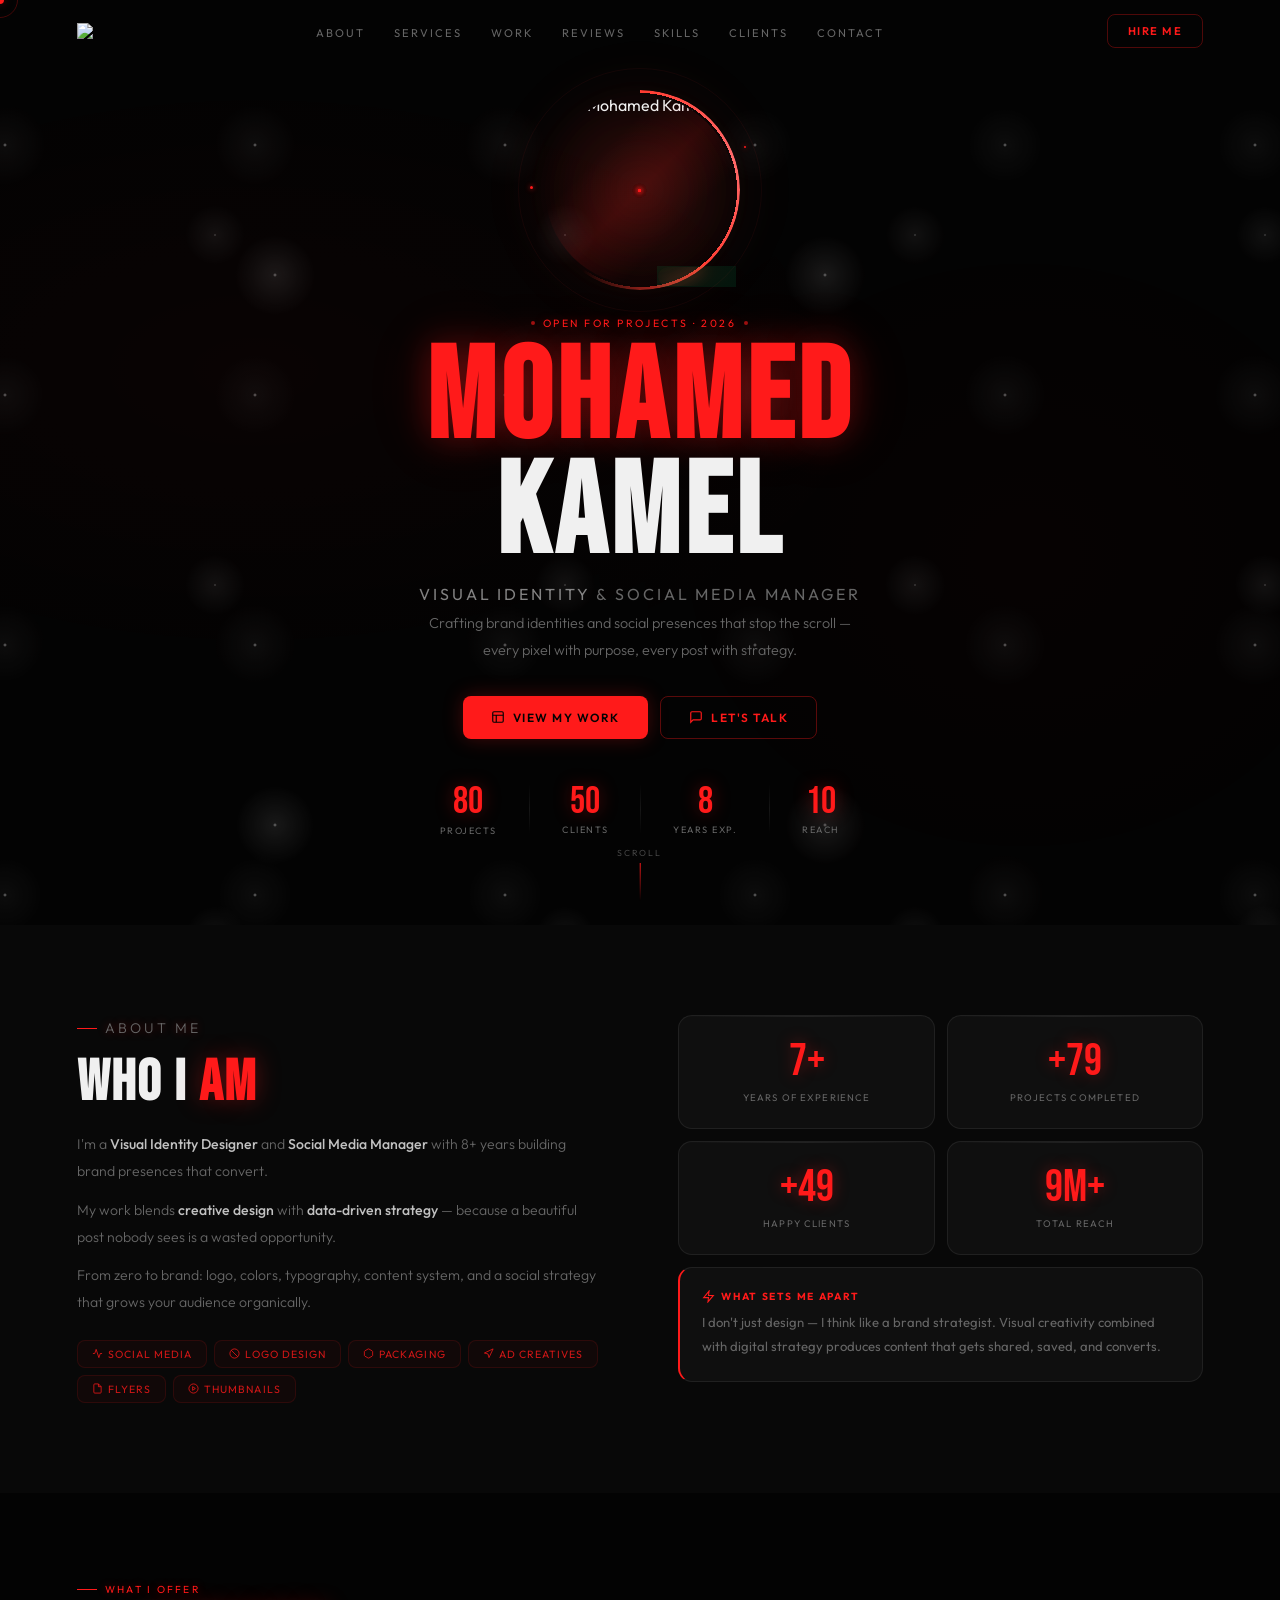
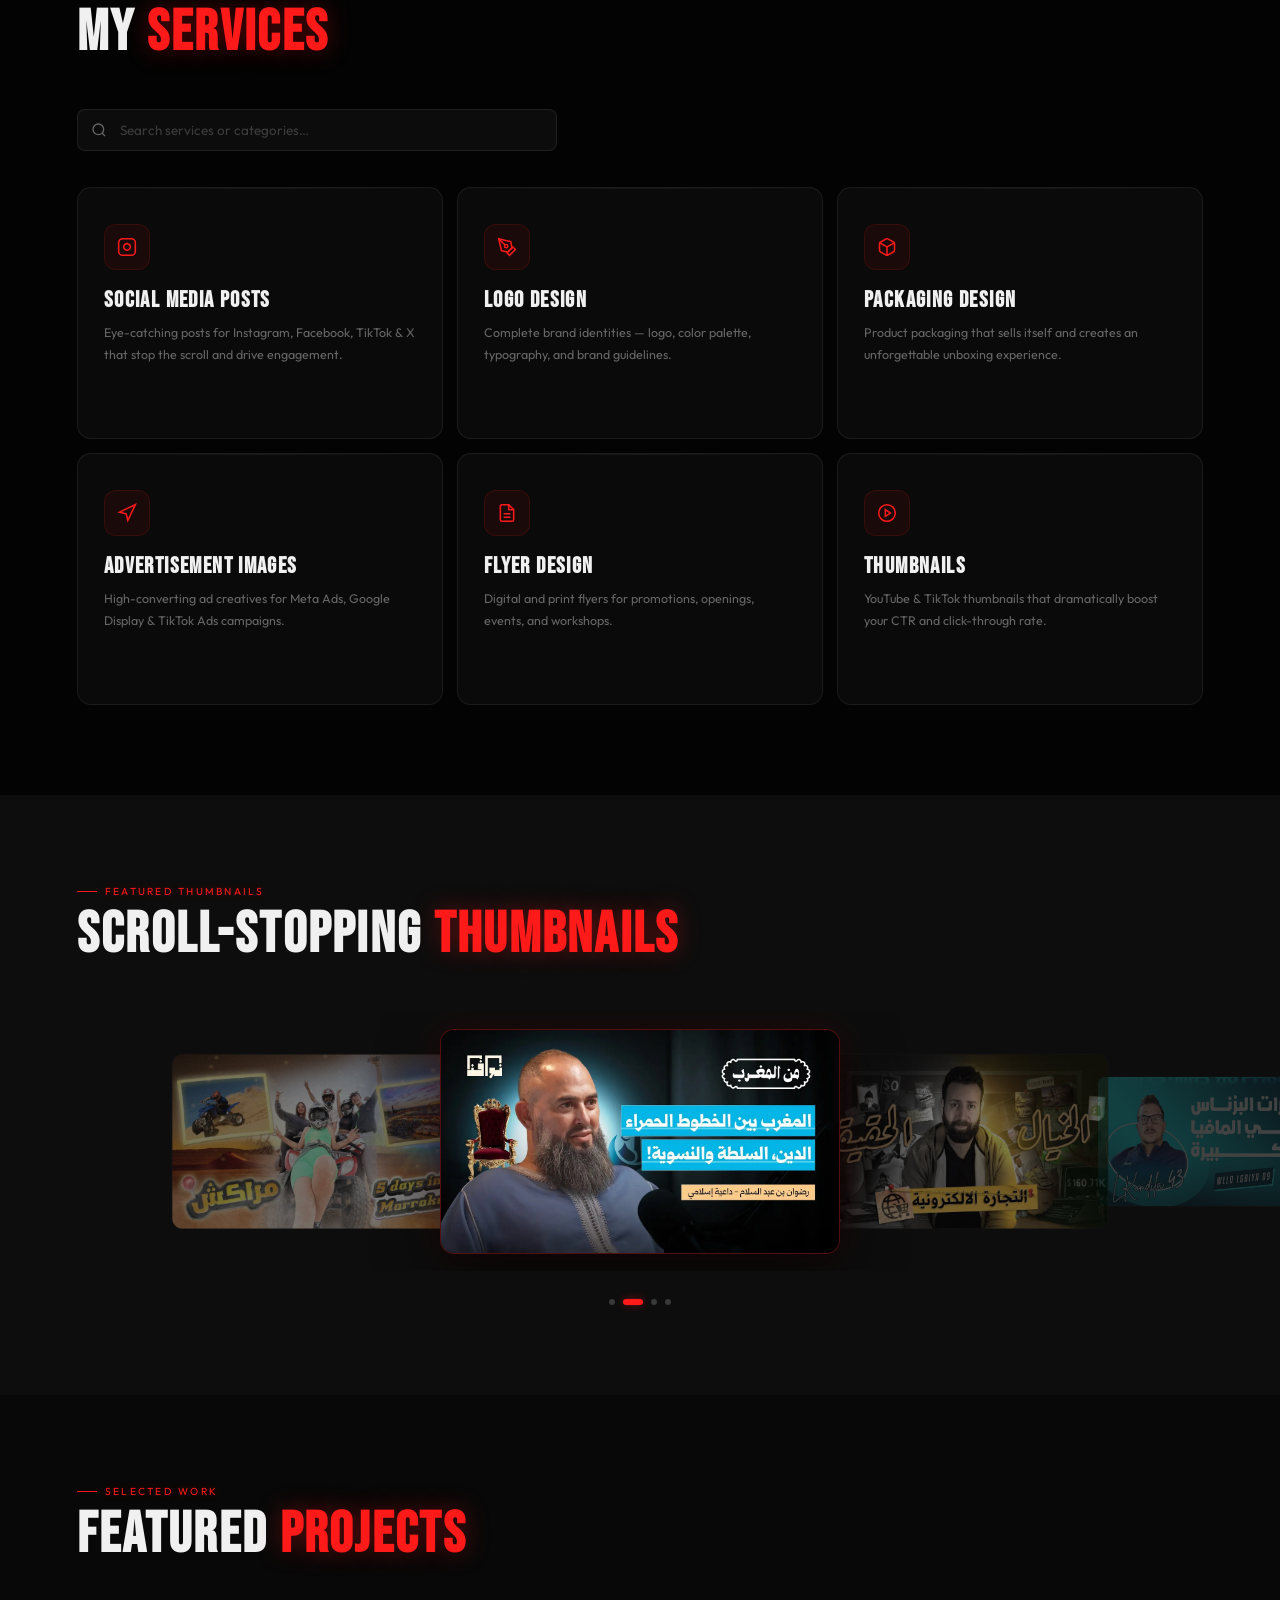
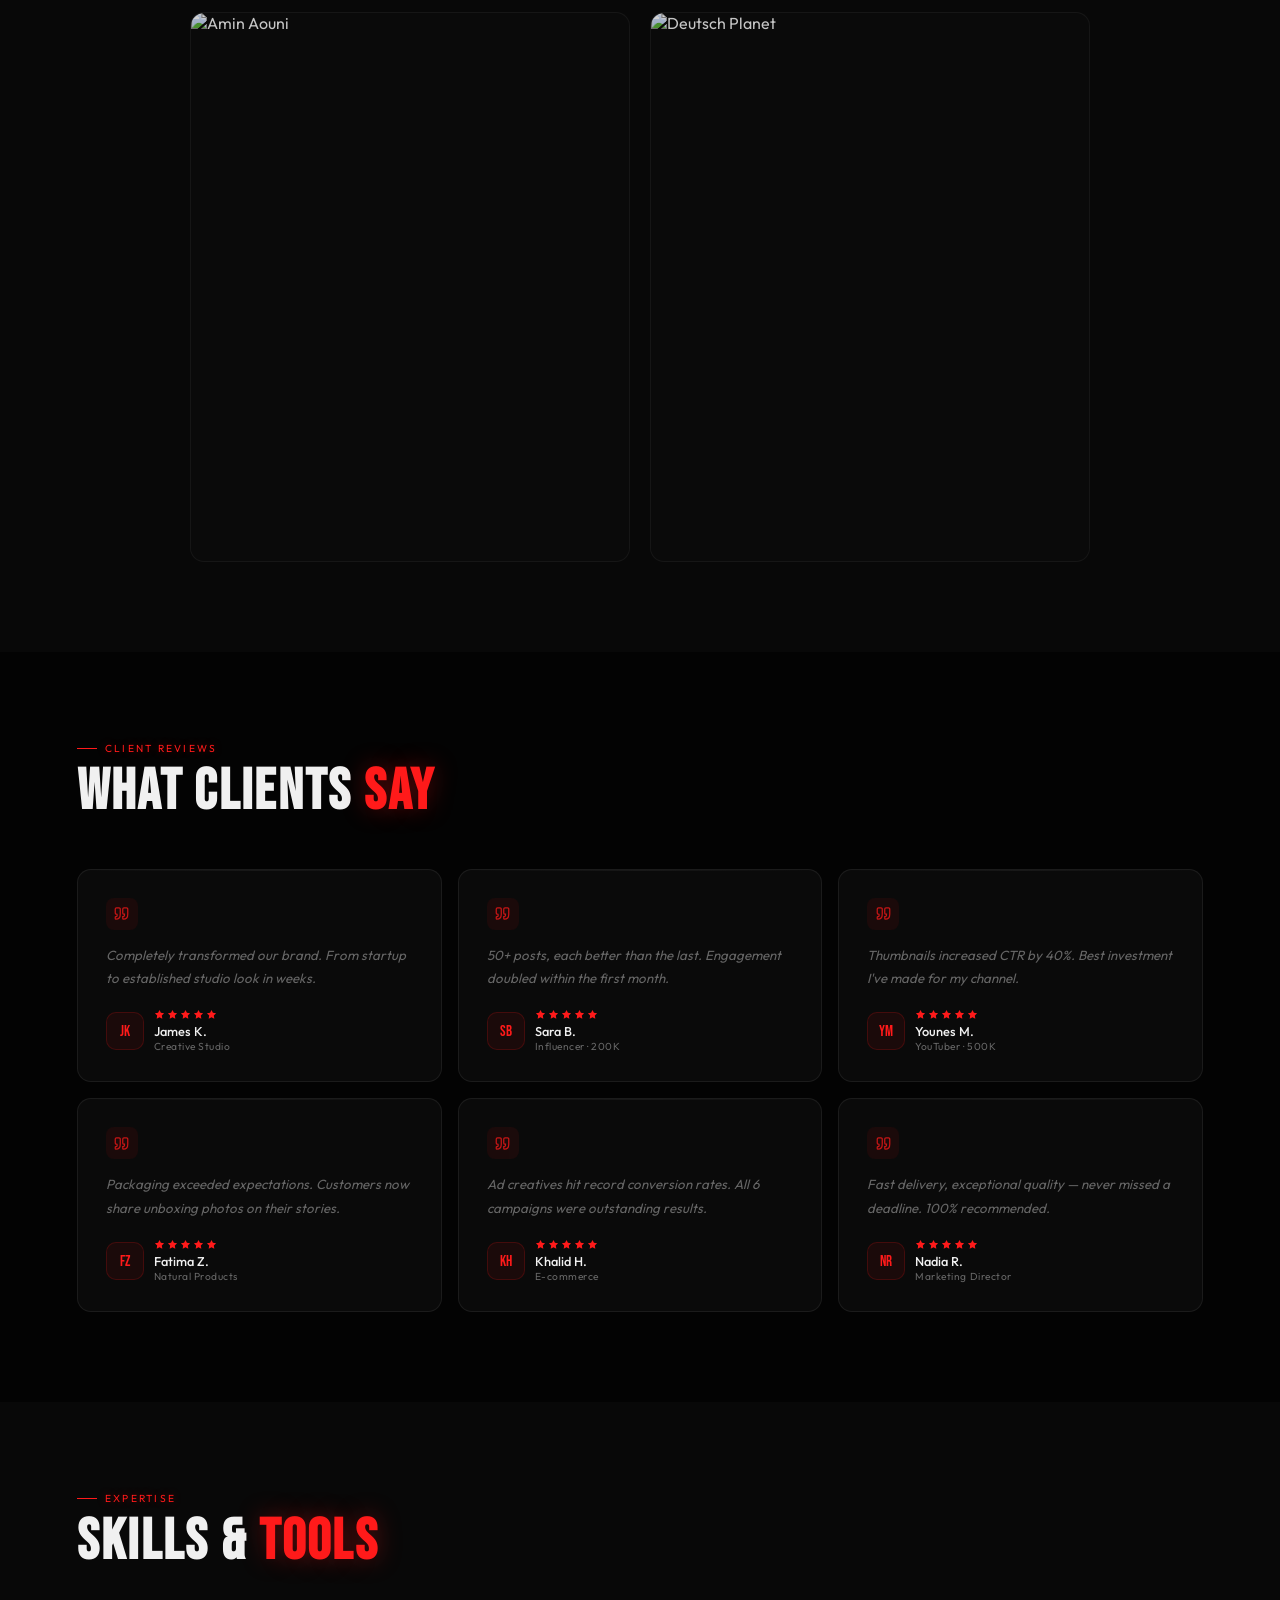
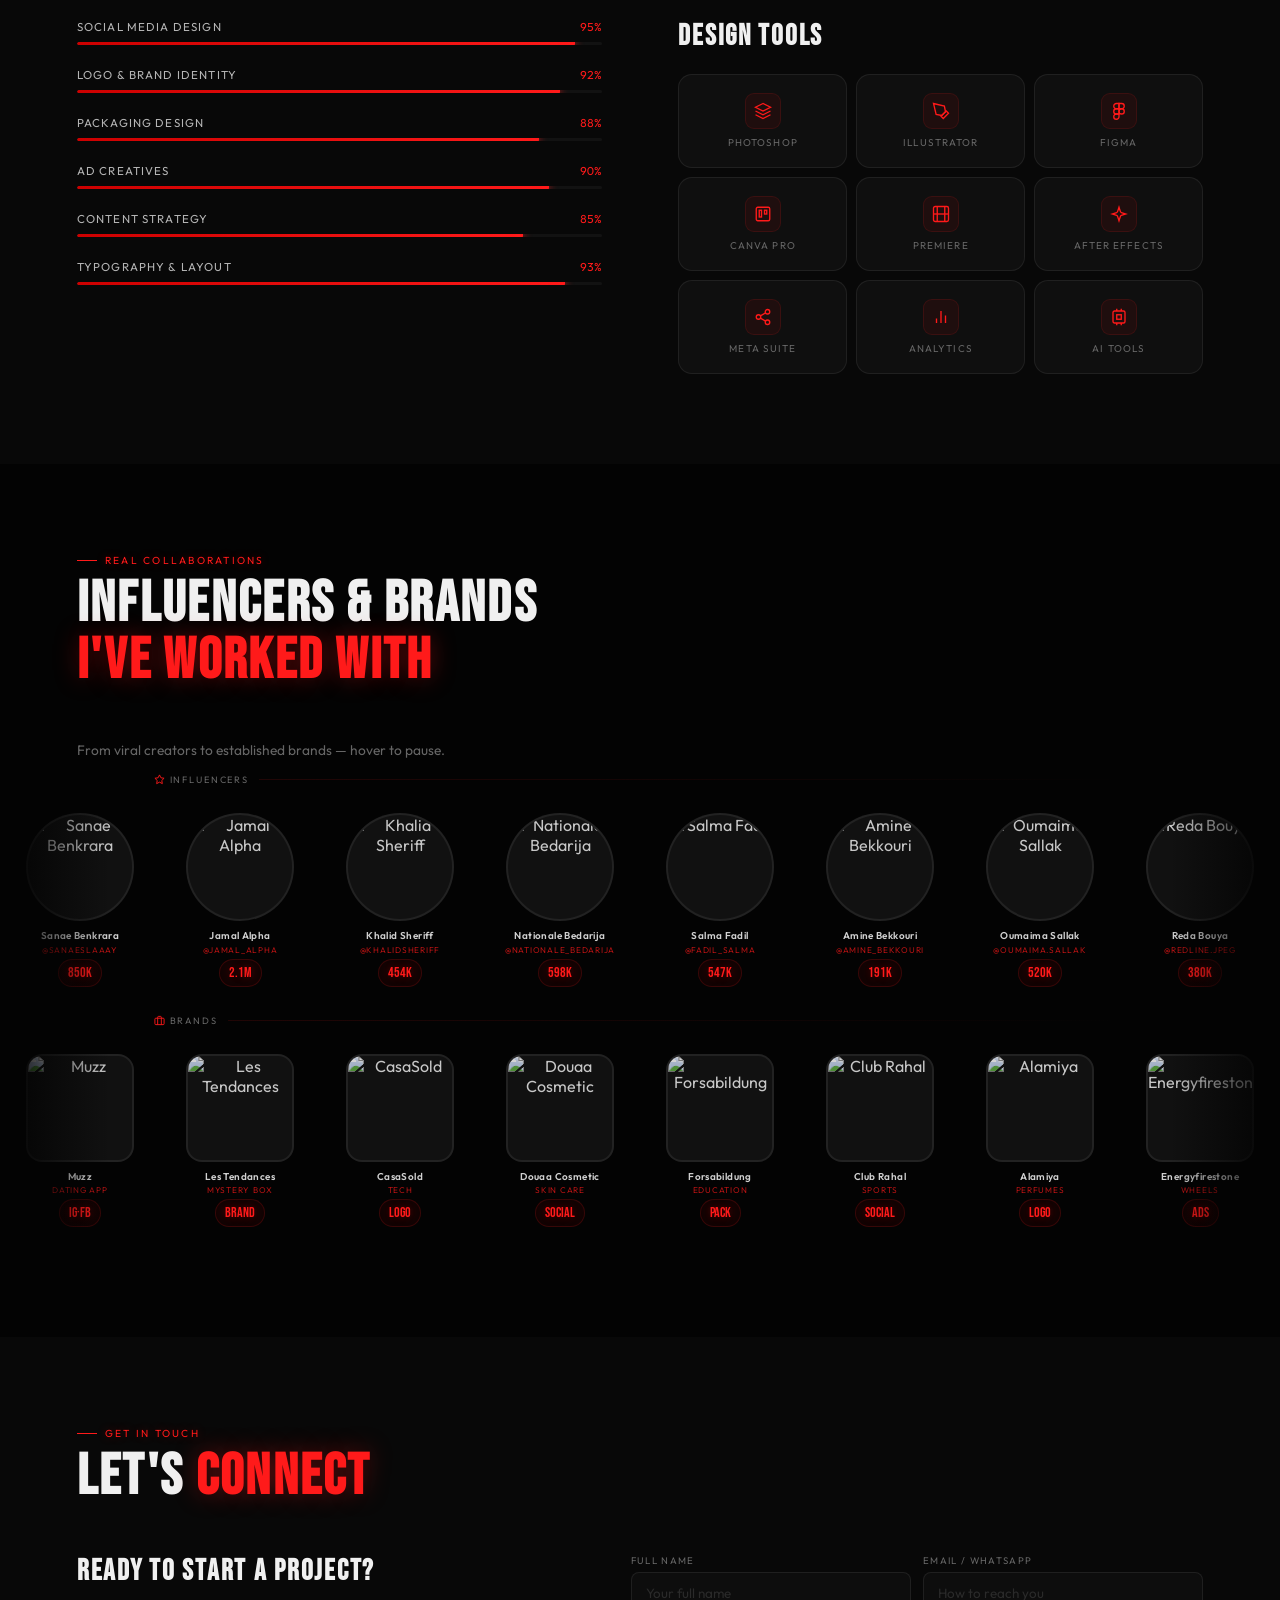
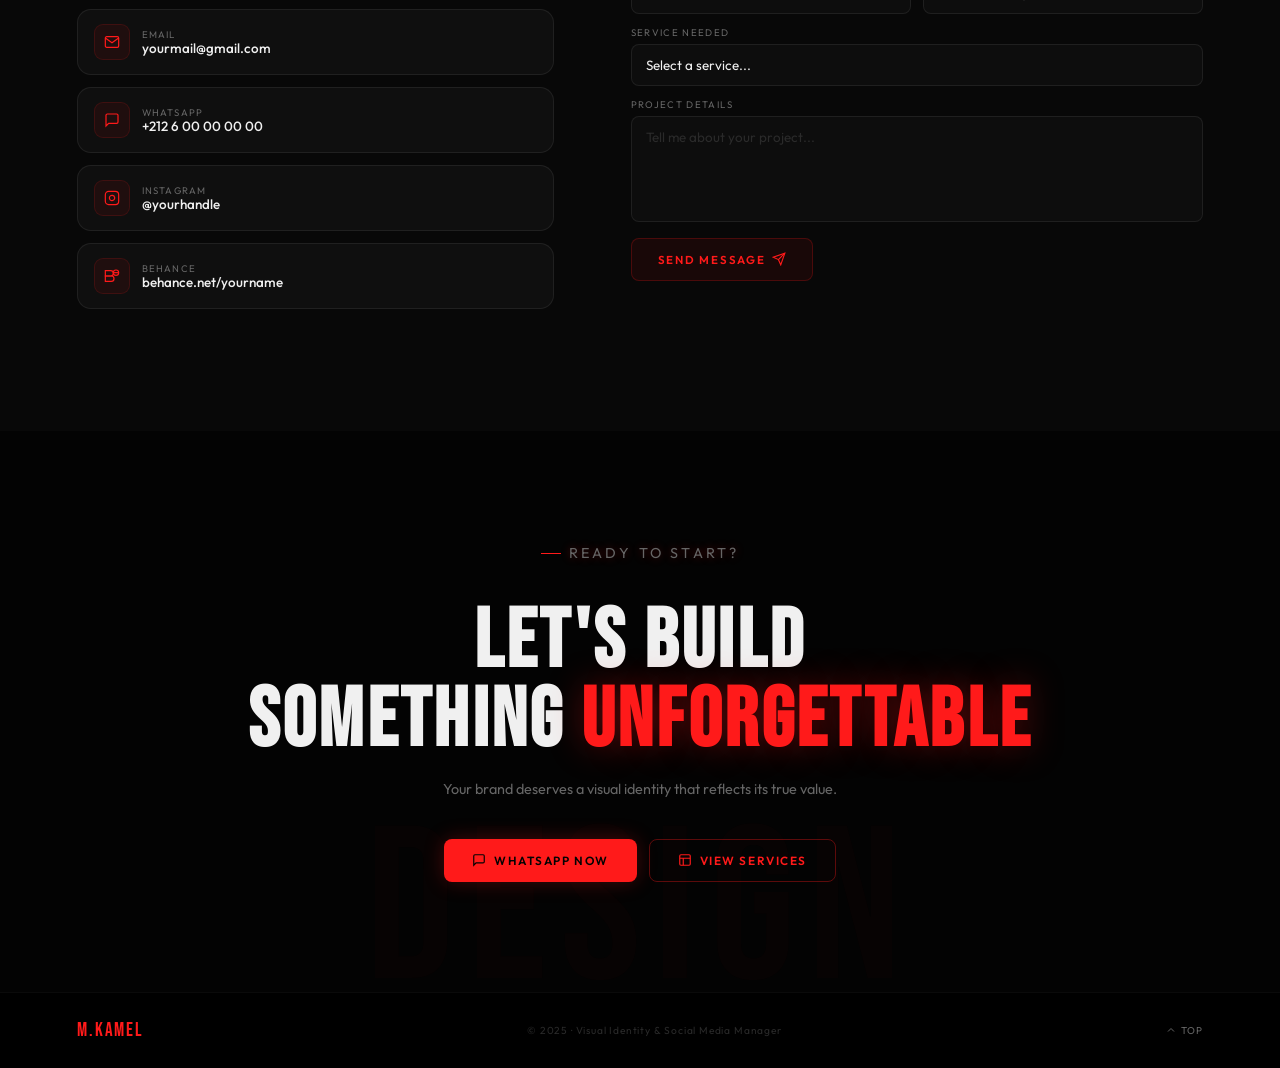
==== commit 25c610a3: "Add files via upload" ====
--- a/index.html.html
+++ b/index.html.html
@@ -489,7 +489,7 @@
 
   <nav id="nav">
     <a class="nav-logo" href="#hero">
-  <img src="images/logo.png" ">
+  <img src="images/logo.webp" ">
 </a>
     <ul class="nav-links">
       <li><a href="#about">About</a></li>
@@ -515,7 +515,7 @@
         <div class="neon-particle"></div><div class="neon-particle"></div>
         <div class="neon-particle"></div><div class="neon-particle"></div>
         <div class="neon-particle"></div><div class="neon-particle"></div>
-        <div class="neon-img"><img src="images/Untitled-3xxx.jpg" alt="Mohamed Kamel"></div>
+        <div class="neon-img"><img src="images/Untitled-3xxx.webp" alt="Mohamed Kamel"></div>
         <div class="neon-status">Available</div>
       </div>
       <p class="eyebrow"><span class="eyebrow-dot"></span>Open for Projects &middot; 2026<span class="eyebrow-dot"></span></p>
@@ -829,60 +829,60 @@
       title: 'Social Media Posts',
       desc: 'Scroll-stopping social content across top-performing industries.',
       categories: [
-        { name:'Agency',    iconKey:'web',    images:['images/social-media-fashion/crea-02.png','images/social-media-fashion/crea-03.png','images/social-media-fashion/crea-04.png','images/social-media-fashion/crea-05.png','images/social-media-fashion/img-05.png','images/social-media-fashion/img-06.png'] },
-        { name:'Restaurant', iconKey:'restaurant', images:['images/social-media-restaurant/img-01.png','images/social-media-restaurant/img-02.png','images/social-media-restaurant/img-03.png','images/social-media-restaurant/img-04.png','images/social-media-restaurant/img-05.png','images/social-media-restaurant/img-06.png'] },
-        { name:'Beauty',     iconKey:'beauty',     images:['images/social-media-beauty/img-01.png','images/social-media-beauty/img-02.png','images/social-media-beauty/img-03.png','images/social-media-beauty/img-04.png','images/social-media-beauty/img-05.png','images/social-media-beauty/img-06.png'] },
-        { name:'Gadget',     iconKey:'gaming',     images:['images/social-media-gaming/img-01.png','images/social-media-gaming/img-02.png','images/social-media-gaming/img-03.png','images/social-media-gaming/img-04.png','images/social-media-gaming/img-05.png','images/social-media-gaming/img-06.png'] }
+        { name:'Agency',    iconKey:'web',    images:['images/social-media-fashion/crea-02.webp','images/social-media-fashion/crea-03.webp','images/social-media-fashion/crea-04.webp','images/social-media-fashion/crea-05.webp','images/social-media-fashion/img-05.webp','images/social-media-fashion/img-06.webp'] },
+        { name:'Restaurant', iconKey:'restaurant', images:['images/social-media-restaurant/img-01.webp','images/social-media-restaurant/img-02.webp','images/social-media-restaurant/img-03.webp','images/social-media-restaurant/img-04.webp','images/social-media-restaurant/img-05.webp','images/social-media-restaurant/img-06.webp'] },
+        { name:'Beauty',     iconKey:'beauty',     images:['images/social-media-beauty/img-01.webp','images/social-media-beauty/img-02.webp','images/social-media-beauty/img-03.webp','images/social-media-beauty/img-04.webp','images/social-media-beauty/img-05.webp','images/social-media-beauty/img-06.webp'] },
+        { name:'Gadget',     iconKey:'gaming',     images:['images/social-media-gaming/img-01.webp','images/social-media-gaming/img-02.webp','images/social-media-gaming/img-03.webp','images/social-media-gaming/img-04.webp','images/social-media-gaming/img-05.webp','images/social-media-gaming/img-06.webp'] }
       ]
     },
     logo: {
       title: 'Logo Design',
       desc: 'Brand identities built to last.',
       categories: [
-        { name:'Cafe & Restaurant', iconKey:'cafe',    images:['images/Logos/cafe-restaurant/img-01.png','images/Logos/cafe-restaurant/img-02.png','images/Logos/cafe-restaurant/img-03.png','images/Logos/cafe-restaurant/img-04.png','images/Logos/cafe-restaurant/img-05.png','images/Logos/cafe-restaurant/img-06.png'] },
-        { name:'Tech & Startup',    iconKey:'tech',    images:['images/logo-tech-startup/img-01.png','images/logo-tech-startup/img-02.png','images/logo-tech-startup/img-03.png','images/logo-tech-startup/img-04.png','images/logo-tech-startup/img-05.png','images/logo-tech-startup/img-06.png'] },
-        { name:'Fashion',           iconKey:'fashion', images:['images/logo-fashion/img-01.png','images/logo-fashion/img-02.png','images/logo-fashion/img-03.png','images/logo-fashion/img-04.png','images/logo-fashion/img-05.png','images/logo-fashion/img-06.png'] },
-        { name:'Beauty',            iconKey:'beauty',  images:['images/logo-beauty/img-01.png','images/logo-beauty/img-02.png','images/logo-beauty/img-03.png','images/logo-beauty/img-04.png','images/logo-beauty/img-05.png','images/logo-beauty/img-06.png'] }
+        { name:'Cafe & Restaurant', iconKey:'cafe',    images:['images/Logos/cafe-restaurant/img-01.webp','images/Logos/cafe-restaurant/img-02.webp','images/Logos/cafe-restaurant/img-03.webp','images/Logos/cafe-restaurant/img-04.webp','images/Logos/cafe-restaurant/img-05.webp','images/Logos/cafe-restaurant/img-06.webp'] },
+        { name:'Tech & Startup',    iconKey:'tech',    images:['images/logo-tech-startup/img-01.webp','images/logo-tech-startup/img-02.webp','images/logo-tech-startup/img-03.webp','images/logo-tech-startup/img-04.webp','images/logo-tech-startup/img-05.webp','images/logo-tech-startup/img-06.webp'] },
+        { name:'Fashion',           iconKey:'fashion', images:['images/logo-fashion/img-01.webp','images/logo-fashion/img-02.webp','images/logo-fashion/img-03.webp','images/logo-fashion/img-04.webp','images/logo-fashion/img-05.webp','images/logo-fashion/img-06.webp'] },
+        { name:'Beauty',            iconKey:'beauty',  images:['images/logo-beauty/img-01.webp','images/logo-beauty/img-02.webp','images/logo-beauty/img-03.webp','images/logo-beauty/img-04.webp','images/logo-beauty/img-05.webp','images/logo-beauty/img-06.webp'] }
       ]
     },
     pack: {
       title: 'Packaging Design',
       desc: 'Packaging that sells itself.',
       categories: [
-        { name:'Skincare',    iconKey:'skincare',    images:['images/pack-skincare/img-01.png','images/pack-skincare/img-02.png','images/pack-skincare/img-03.png','images/pack-skincare/img-04.png','images/pack-skincare/img-05.png','images/pack-skincare/img-06.png'] },
-        { name:'Coffee',      iconKey:'coffee',      images:['images/pack-coffee/img-01.png','images/pack-coffee/img-02.png','images/pack-coffee/img-03.png','images/pack-coffee/img-04.png','images/pack-coffee/img-05.png','images/pack-coffee/img-06.png'] },
-        { name:'Supplements', iconKey:'supplements', images:['images/pack-supplements/img-01.png','images/pack-supplements/img-02.png','images/pack-supplements/img-03.png','images/pack-supplements/img-04.png','images/pack-supplements/img-05.png','images/pack-supplements/img-06.png'] },
-        { name:'Chocolate',   iconKey:'chocolate',   images:['images/pack-chocolate/img-01.png','images/pack-chocolate/img-02.png','images/pack-chocolate/img-03.png','images/pack-chocolate/img-04.png','images/pack-chocolate/img-05.png','images/pack-chocolate/img-06.png'] }
+        { name:'Skincare',    iconKey:'skincare',    images:['images/pack-skincare/img-01.webp','images/pack-skincare/img-02.webp','images/pack-skincare/img-03.webp','images/pack-skincare/img-04.webp','images/pack-skincare/img-05.webp','images/pack-skincare/img-06.webp'] },
+        { name:'Coffee',      iconKey:'coffee',      images:['images/pack-coffee/img-01.webp','images/pack-coffee/img-02.webp','images/pack-coffee/img-03.webp','images/pack-coffee/img-04.webp','images/pack-coffee/img-05.webp','images/pack-coffee/img-06.webp'] },
+        { name:'Supplements', iconKey:'supplements', images:['images/pack-supplements/img-01.webp','images/pack-supplements/img-02.webp','images/pack-supplements/img-03.webp','images/pack-supplements/img-04.webp','images/pack-supplements/img-05.webp','images/pack-supplements/img-06.webp'] },
+        { name:'Chocolate',   iconKey:'chocolate',   images:['images/pack-chocolate/img-01.webp','images/pack-chocolate/img-02.webp','images/pack-chocolate/img-03.webp','images/pack-chocolate/img-04.webp','images/pack-chocolate/img-05.webp','images/pack-chocolate/img-06.webp'] }
       ]
     },
     ads: {
       title: 'Ad Creatives',
       desc: 'High-converting ad visuals.',
       categories: [
-        { name:'E-commerce',  iconKey:'ecommerce',  images:['images/ads-ecommerce/img-01.png','images/ads-ecommerce/img-02.png','images/ads-ecommerce/img-03.png','images/ads-ecommerce/img-04.png','images/ads-ecommerce/img-05.png','images/ads-ecommerce/img-06.png'] },
-        { name:'Beauty',      iconKey:'beauty',     images:['images/ads-beauty/img-01.png','images/ads-beauty/img-02.png','images/ads-beauty/img-03.png','images/ads-beauty/img-04.png','images/ads-beauty/img-05.png','images/ads-beauty/img-06.png'] },
-        { name:'Real Estate', iconKey:'realestate', images:['images/ads-real-estate/img-01.png','images/ads-real-estate/img-02.png','images/ads-real-estate/img-03.png','images/ads-real-estate/img-04.png','images/ads-real-estate/img-05.png','images/ads-real-estate/img-06.png'] },
-        { name:'Automotive',  iconKey:'automotive', images:['images/ads-automotive/img-01.png','images/ads-automotive/img-02.png','images/ads-automotive/img-03.png','images/ads-automotive/img-04.png','images/ads-automotive/img-05.png','images/ads-automotive/img-06.png'] }
+        { name:'E-commerce',  iconKey:'ecommerce',  images:['images/ads-ecommerce/img-01.webp','images/ads-ecommerce/img-02.webp','images/ads-ecommerce/img-03.webp','images/ads-ecommerce/img-04.webp','images/ads-ecommerce/img-05.webp','images/ads-ecommerce/img-06.webp'] },
+        { name:'Beauty',      iconKey:'beauty',     images:['images/ads-beauty/img-01.webp','images/ads-beauty/img-02.webp','images/ads-beauty/img-03.webp','images/ads-beauty/img-04.webp','images/ads-beauty/img-05.webp','images/ads-beauty/img-06.webp'] },
+        { name:'Real Estate', iconKey:'realestate', images:['images/ads-real-estate/img-01.webp','images/ads-real-estate/img-02.webp','images/ads-real-estate/img-03.webp','images/ads-real-estate/img-04.webp','images/ads-real-estate/img-05.webp','images/ads-real-estate/img-06.webp'] },
+        { name:'Automotive',  iconKey:'automotive', images:['images/ads-automotive/img-01.webp','images/ads-automotive/img-02.webp','images/ads-automotive/img-03.webp','images/ads-automotive/img-04.webp','images/ads-automotive/img-05.webp','images/ads-automotive/img-06.webp'] }
       ]
     },
     flyer: {
       title: 'Flyer Design',
       desc: 'Digital and print flyers.',
       categories: [
-        { name:'Event',        iconKey:'event',      images:['images/flyer-event/img-01.png','images/flyer-event/img-02.png','images/flyer-event/img-03.png','images/flyer-event/img-04.png','images/flyer-event/img-05.png','images/flyer-event/img-06.png'] },
-        { name:'Sale',         iconKey:'sale',       images:['images/flyer-sale/img-01.png','images/flyer-sale/img-02.png','images/flyer-sale/img-03.png','images/flyer-sale/img-04.png','images/flyer-sale/img-05.png','images/flyer-sale/img-06.png'] },
-        { name:'Grand Opening',iconKey:'opening',    images:['images/flyer-grand-opening/img-01.png','images/flyer-grand-opening/img-02.png','images/flyer-grand-opening/img-03.png','images/flyer-grand-opening/img-04.png','images/flyer-grand-opening/img-05.png','images/flyer-grand-opening/img-06.png'] },
-        { name:'Restaurant',   iconKey:'restaurant', images:['images/flyer-restaurant/img-01.png','images/flyer-restaurant/img-02.png','images/flyer-restaurant/img-03.png','images/flyer-restaurant/img-04.png','images/flyer-restaurant/img-05.png','images/flyer-restaurant/img-06.png'] }
+        { name:'Event',        iconKey:'event',      images:['images/flyer-event/img-01.webp','images/flyer-event/img-02.webp','images/flyer-event/img-03.webp','images/flyer-event/img-04.webp','images/flyer-event/img-05.webp','images/flyer-event/img-06.webp'] },
+        { name:'Sale',         iconKey:'sale',       images:['images/flyer-sale/img-01.webp','images/flyer-sale/img-02.webp','images/flyer-sale/img-03.webp','images/flyer-sale/img-04.webp','images/flyer-sale/img-05.webp','images/flyer-sale/img-06.webp'] },
+        { name:'Grand Opening',iconKey:'opening',    images:['images/flyer-grand-opening/img-01.webp','images/flyer-grand-opening/img-02.webp','images/flyer-grand-opening/img-03.webp','images/flyer-grand-opening/img-04.webp','images/flyer-grand-opening/img-05.webp','images/flyer-grand-opening/img-06.webp'] },
+        { name:'Restaurant',   iconKey:'restaurant', images:['images/flyer-restaurant/img-01.webp','images/flyer-restaurant/img-02.webp','images/flyer-restaurant/img-03.webp','images/flyer-restaurant/img-04.webp','images/flyer-restaurant/img-05.webp','images/flyer-restaurant/img-06.webp'] }
       ]
     },
     thumb: {
       title: 'Thumbnails',
       desc: 'CTR-optimized thumbnails.',
       categories: [
-        { name:'Gaming',  iconKey:'gaming',  images:['images/thumb-gaming/img-01.png','images/thumb-gaming/img-02.png','images/thumb-gaming/img-03.png','images/thumb-gaming/img-04.png','images/thumb-gaming/img-05.png','images/thumb-gaming/img-06.png'] },
-        { name:'Podcast', iconKey:'podcast', images:['images/thumb-podcast/img-01.png','images/thumb-podcast/img-02.png','images/thumb-podcast/img-03.png','images/thumb-podcast/img-04.png','images/thumb-podcast/img-05.png','images/thumb-podcast/img-06.png'] },
-        { name:'Finance', iconKey:'finance', images:['images/thumb-finance/img-01.png','images/thumb-finance/img-02.png','images/thumb-finance/img-03.png','images/thumb-finance/img-04.png','images/thumb-finance/img-05.png','images/thumb-finance/img-06.png'] },
-        { name:'Fitness', iconKey:'fitness', images:['images/thumb-fitness/img-01.png','images/thumb-fitness/img-02.png','images/thumb-fitness/img-03.png','images/thumb-fitness/img-04.png','images/thumb-fitness/img-05.png','images/thumb-fitness/img-06.png'] }
+        { name:'Gaming',  iconKey:'gaming',  images:['images/thumb-gaming/img-01.webp','images/thumb-gaming/img-02.webp','images/thumb-gaming/img-03.webp','images/thumb-gaming/img-04.webp','images/thumb-gaming/img-05.webp','images/thumb-gaming/img-06.webp'] },
+        { name:'Podcast', iconKey:'podcast', images:['images/thumb-podcast/img-01.webp','images/thumb-podcast/img-02.webp','images/thumb-podcast/img-03.webp','images/thumb-podcast/img-04.webp','images/thumb-podcast/img-05.webp','images/thumb-podcast/img-06.webp'] },
+        { name:'Finance', iconKey:'finance', images:['images/thumb-finance/img-01.webp','images/thumb-finance/img-02.webp','images/thumb-finance/img-03.webp','images/thumb-finance/img-04.webp','images/thumb-finance/img-05.webp','images/thumb-finance/img-06.webp'] },
+        { name:'Fitness', iconKey:'fitness', images:['images/thumb-fitness/img-01.webp','images/thumb-fitness/img-02.webp','images/thumb-fitness/img-03.webp','images/thumb-fitness/img-04.webp','images/thumb-fitness/img-05.webp','images/thumb-fitness/img-06.webp'] }
       ]
     }
   };
@@ -1003,10 +1003,10 @@
   ═══════════════════════════════════════ */
   // ↓ ADD / REMOVE thumbnail paths here
   var homeThumbnails = [
-    'images/thumbnail-home/thumb-01.png',
-    'images/thumbnail-home/thumb-02.png',
-    'images/thumbnail-home/thumb-03.png',
-    'images/thumbnail-home/thumb-04.png',
+    'images/thumbnail-home/thumb-01.webp',
+    'images/thumbnail-home/thumb-02.webp',
+    'images/thumbnail-home/thumb-03.webp',
+    'images/thumbnail-home/thumb-04.webp',
     
   ];
 
@@ -1093,13 +1093,13 @@
   ═══════════════════════════════════════ */
   var featuredProjects = [
     {
-      img:  'images/featured-images/crea-01.jpg',
+      img:  'images/featured-images/crea-01.webp',
       tag:  'Reel Thumbnail',
       name: 'Amin Aouni',
       desc: 'Instagram & TikTok content'
     },
     {
-      img:  'images/featured-images/crea-02.jpg',
+      img:  'images/featured-images/crea-02.webp',
       tag:  'Reel Thumbnail',
       name: 'Deutsch Planet',
       desc: 'Instagram & TikTok content'
@@ -1274,8 +1274,8 @@
   }
 
   /* CLIENTS */
-  var influencers=[{img:'images/influencers/image-01.jpg',name:'Sanae Benkrara',handle:'@sanaeslaaay',badge:'850K'},{img:'images/influencers/image-02.jpg',name:'Jamal Alpha',handle:'@jamal_alpha',badge:'2.1M'},{img:'images/influencers/image-03.jpg',name:'Khalid Sheriff',handle:'@khalidsheriff',badge:'454K'},{img:'images/influencers/image-04.jpg',name:'Nationale Bedarija',handle:'@Nationale_bedarija',badge:'598K'},{img:'images/influencers/image-05.jpg',name:'Salma Fadil',handle:'@fadil_salma',badge:'547K'},{img:'images/influencers/image-06.jpg',name:'Amine Bekkouri',handle:'@amine_bekkouri',badge:'191K'},{img:'images/influencers/image-07.jpg',name:'Oumaima Sallak',handle:'@oumaima.sallak',badge:'520K'},{img:'images/influencers/image-08.jpg',name:'Reda Bouya',handle:'@redline.jpeg',badge:'380K'},{img:'images/influencers/image-09.jpg',name:'Taha Rachidy',handle:'@taha_rachidy',badge:'421K'},{img:'images/influencers/image-10.jpg',name:'Podypai Soussi',handle:'@podypai.soussi',badge:'27.6K'}];
-  var brands=[{img:'images/brands/image-01.jpg',name:'Muzz',handle:'Dating App',badge:'IG·FB',isBrand:true},{img:'images/brands/image-02.jpg',name:'Les Tendances',handle:'Mystery Box',badge:'Brand',isBrand:true},{img:'images/brands/image-03.jpg',name:'CasaSold',handle:'Tech',badge:'Logo',isBrand:true},{img:'images/brands/image-04.jpg',name:'Douaa Cosmetic',handle:'Skin Care',badge:'Social',isBrand:true},{img:'images/brands/image-05.jpg',name:'Forsabildung',handle:'Education',badge:'Pack',isBrand:true},{img:'images/brands/image-06.jpg',name:'Club Rahal',handle:'Sports',badge:'Social',isBrand:true},{img:'images/brands/image-07.jpg',name:'Alamiya',handle:'Perfumes',badge:'Logo',isBrand:true},{img:'images/brands/image-08.jpg',name:'Energyfirestone',handle:'Wheels',badge:'Ads',isBrand:true},{img:'images/brands/image-09.jpg',name:'techspace.ma',handle:'Gadget',badge:'Ads',isBrand:true},{img:'images/brands/image-10.jpg',name:'Min7a',handle:'Education',badge:'Pack',isBrand:true}];
+  var influencers=[{img:'images/influencers/image-01.webp',name:'Sanae Benkrara',handle:'@sanaeslaaay',badge:'850K'},{img:'images/influencers/image-02.webp',name:'Jamal Alpha',handle:'@jamal_alpha',badge:'2.1M'},{img:'images/influencers/image-03.webp',name:'Khalid Sheriff',handle:'@khalidsheriff',badge:'454K'},{img:'images/influencers/image-04.webp',name:'Nationale Bedarija',handle:'@Nationale_bedarija',badge:'598K'},{img:'images/influencers/image-05.webp',name:'Salma Fadil',handle:'@fadil_salma',badge:'547K'},{img:'images/influencers/image-06.webp',name:'Amine Bekkouri',handle:'@amine_bekkouri',badge:'191K'},{img:'images/influencers/image-07.webp',name:'Oumaima Sallak',handle:'@oumaima.sallak',badge:'520K'},{img:'images/influencers/image-08.webp',name:'Reda Bouya',handle:'@redline.jpeg',badge:'380K'},{img:'images/influencers/image-09.webp',name:'Taha Rachidy',handle:'@taha_rachidy',badge:'421K'},{img:'images/influencers/image-10.webp',name:'Podypai Soussi',handle:'@podypai.soussi',badge:'27.6K'}];
+  var brands=[{img:'images/brands/image-01.webp',name:'Muzz',handle:'Dating App',badge:'IG·FB',isBrand:true},{img:'images/brands/image-02.webp',name:'Les Tendances',handle:'Mystery Box',badge:'Brand',isBrand:true},{img:'images/brands/image-03.webp',name:'CasaSold',handle:'Tech',badge:'Logo',isBrand:true},{img:'images/brands/image-04.webp',name:'Douaa Cosmetic',handle:'Skin Care',badge:'Social',isBrand:true},{img:'images/brands/image-05.webp',name:'Forsabildung',handle:'Education',badge:'Pack',isBrand:true},{img:'images/brands/image-06.webp',name:'Club Rahal',handle:'Sports',badge:'Social',isBrand:true},{img:'images/brands/image-07.webp',name:'Alamiya',handle:'Perfumes',badge:'Logo',isBrand:true},{img:'images/brands/image-08.webp',name:'Energyfirestone',handle:'Wheels',badge:'Ads',isBrand:true},{img:'images/brands/image-09.webp',name:'techspace.ma',handle:'Gadget',badge:'Ads',isBrand:true},{img:'images/brands/image-10.webp',name:'Min7a',handle:'Education',badge:'Pack',isBrand:true}];
   function mkCard(d){return '<div class="av-circle'+(d.isBrand?' brand-card':'')+'"><div class="av-photo"><img src="'+d.img+'" alt="'+d.name+'" loading="lazy"></div><div class="av-name">'+d.name+'</div><div class="av-sub">'+d.handle+'</div><div class="av-badge">'+d.badge+'</div></div>';}
   var iH='',allI=influencers.concat(influencers);allI.forEach(function(d){iH+=mkCard(d);});document.getElementById('rowInfluencers').innerHTML=iH;
   var bH='',allB=brands.concat(brands);allB.forEach(function(d){bH+=mkCard(d);});document.getElementById('rowBrands').innerHTML=bH;
